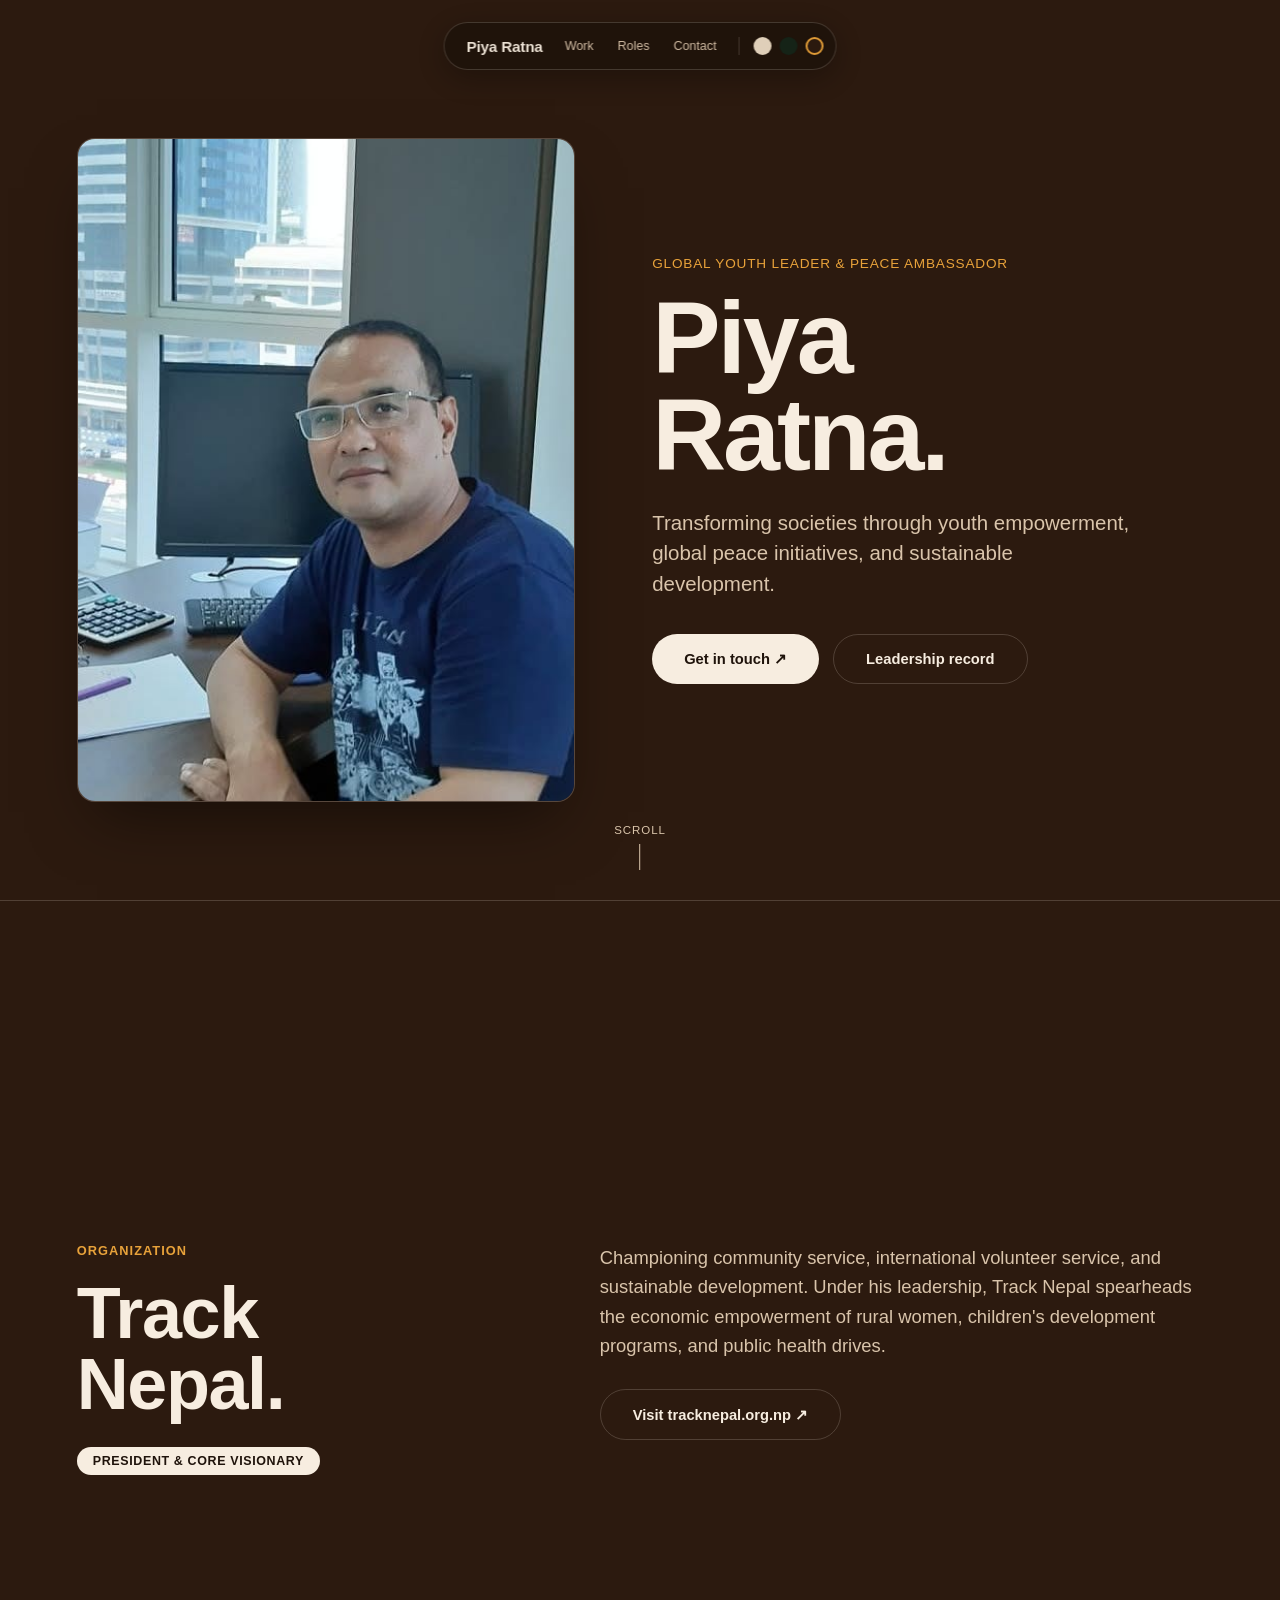
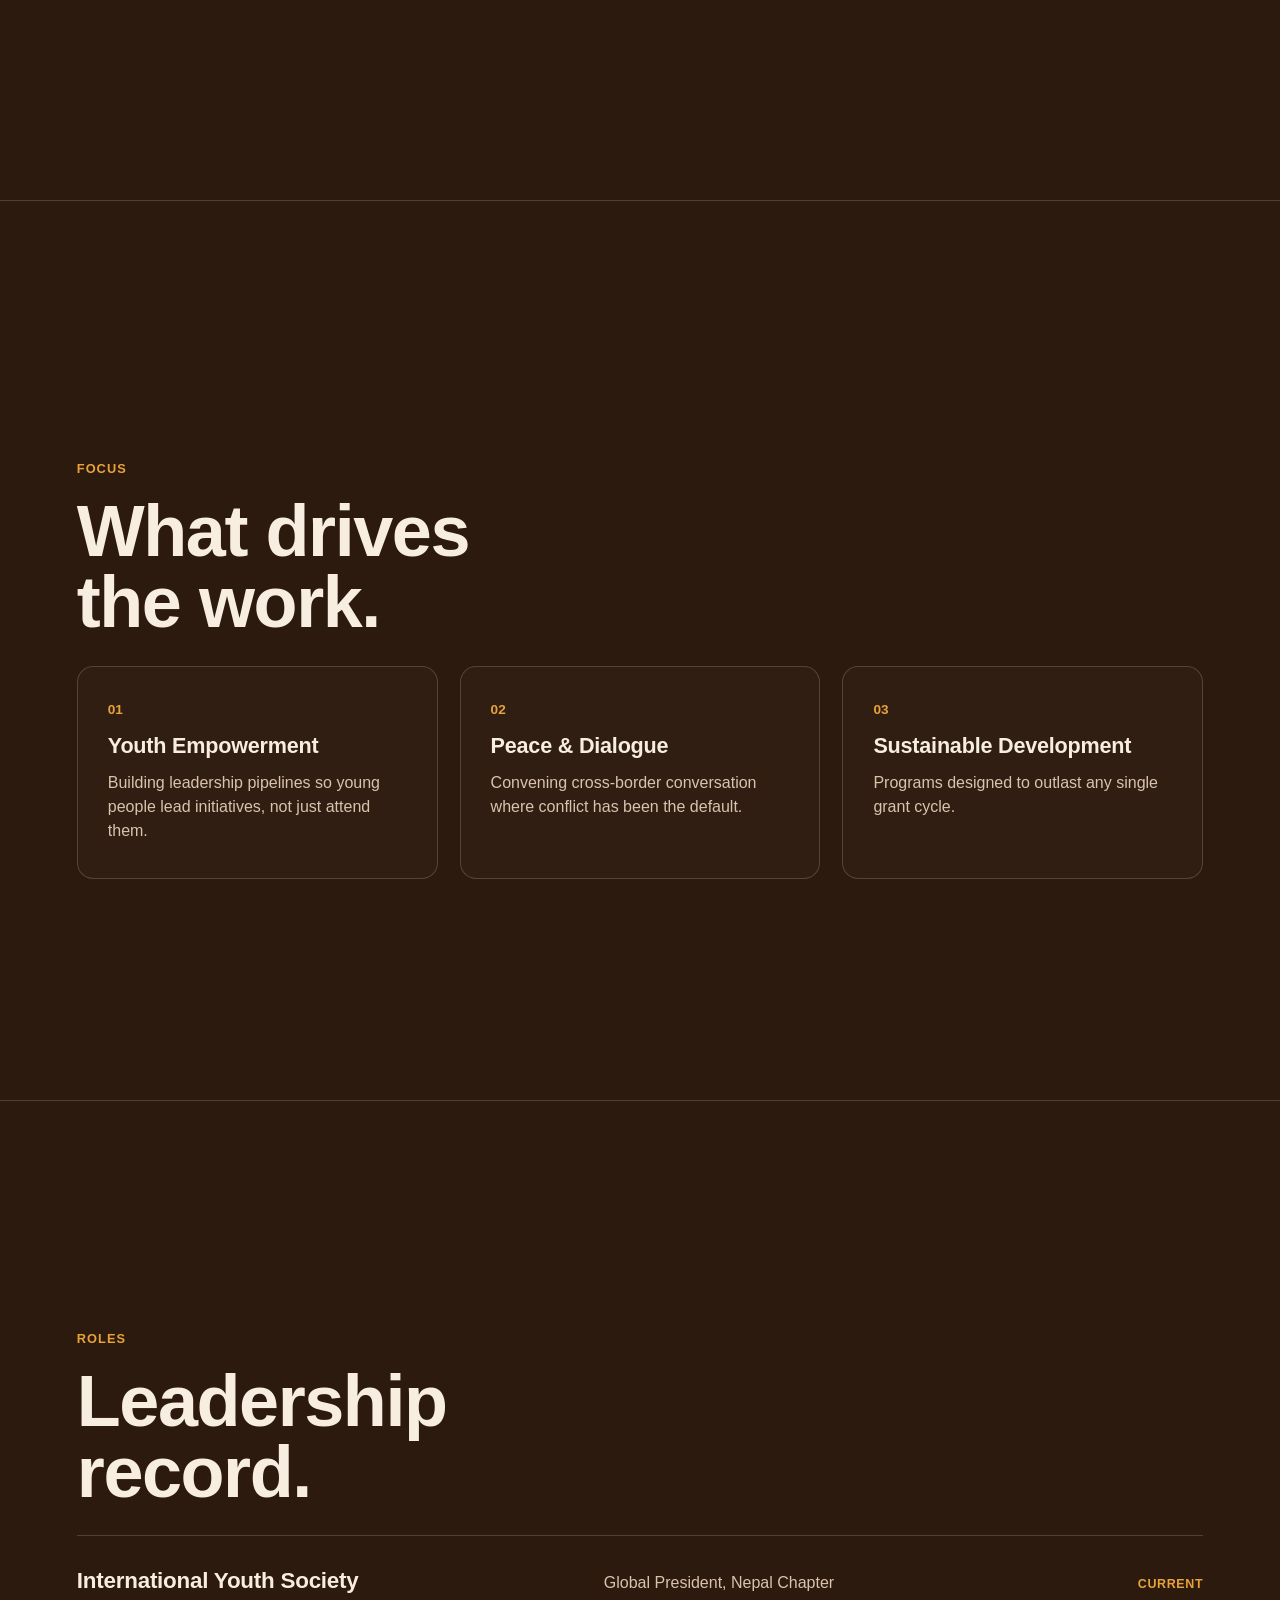
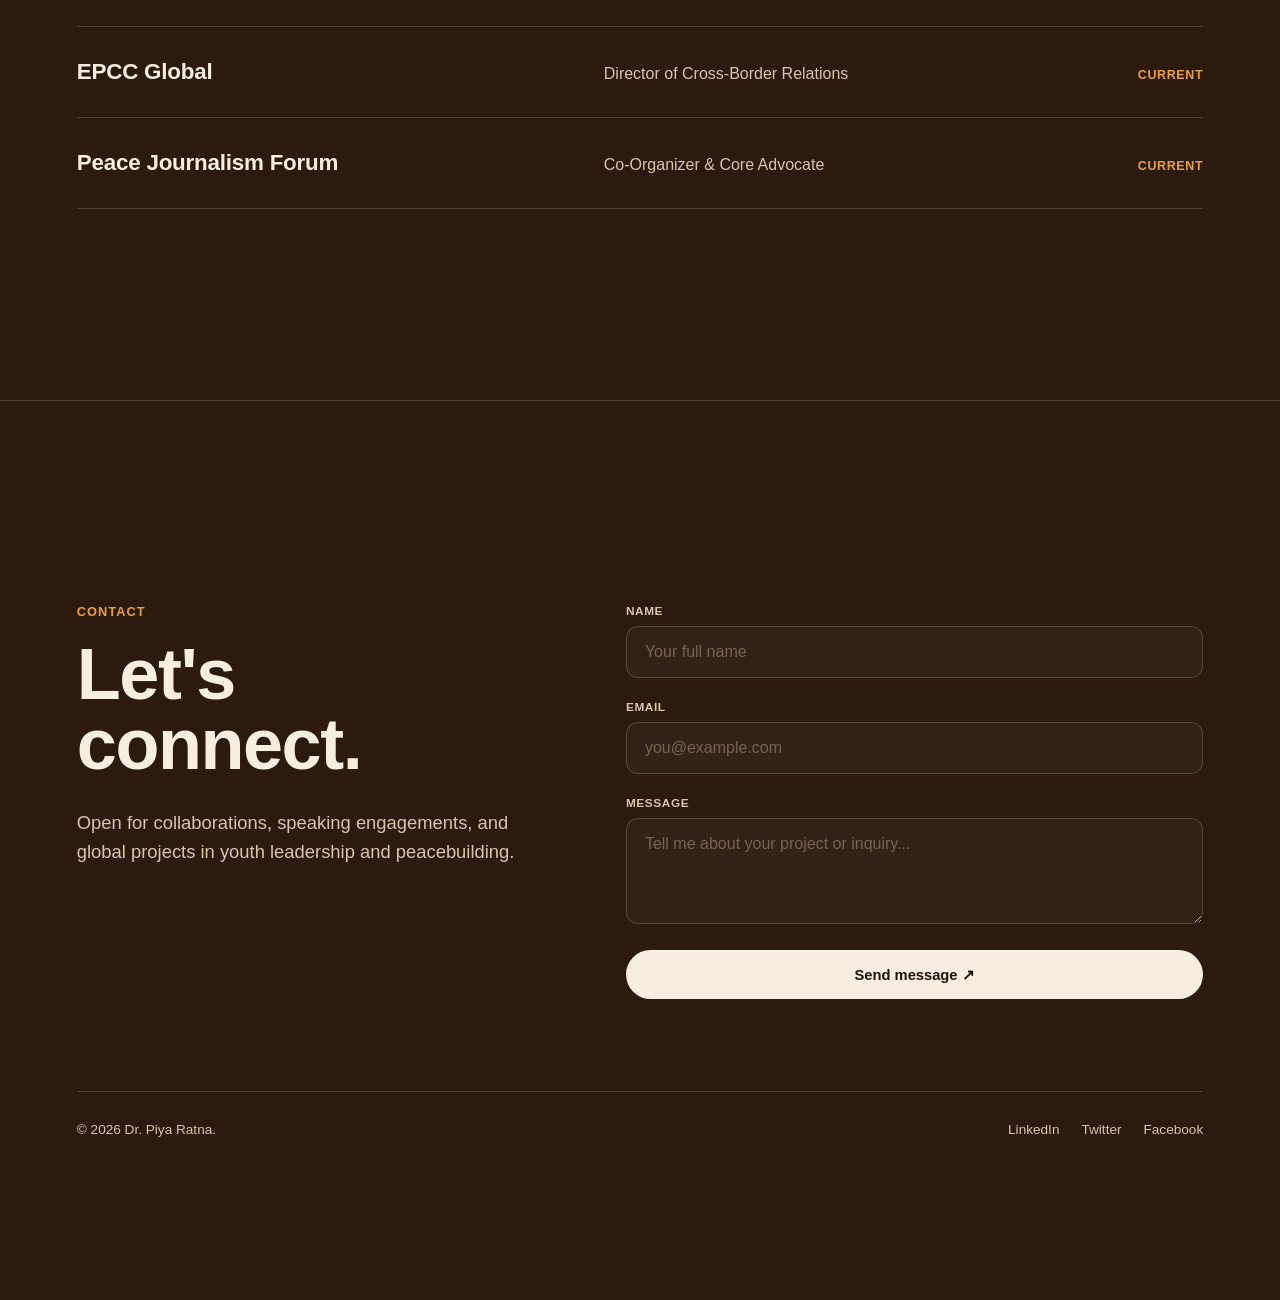
==== index.html @ 3bf94e12 "Update index.html" ====
<!DOCTYPE html>
<html lang="en">
<head>
<meta charset="UTF-8">
<meta name="viewport" content="width=device-width, initial-scale=1.0">
<title>Dr. Piya Ratna — Youth Leader & Peace Ambassador</title>
<link rel="preconnect" href="https://api.fontshare.com">
<link href="https://api.fontshare.com/v2/css?f[]=cabinet-grotesk@800,700,500,400&display=swap" rel="stylesheet">

<style>
  /* Smooth theme transition properties */
  @property --bg{ syntax:'<color>'; inherits:true; initial-value:#2c1a0f; }
  @property --bg2{ syntax:'<color>'; inherits:true; initial-value:#1f130b; }
  @property --text{ syntax:'<color>'; inherits:true; initial-value:#f7ede0; }
  @property --textSoft{ syntax:'<color>'; inherits:true; initial-value:#d9c4ab; }
  @property --accent{ syntax:'<color>'; inherits:true; initial-value:#e8a23a; }
  @property --line{ syntax:'<color>'; inherits:true; initial-value:#f7ede02e; }
  @property --overlay{ syntax:'<color>'; inherits:true; initial-value:#1e120a8c; }

  :root{
    --bg:#2c1a0f;
    --bg2:#1f130b;
    --text:#f7ede0;
    --textSoft:#d9c4ab;
    --accent:#e8a23a;
    --line:#f7ede02e;
    --overlay:#1e120a8c;
    transition: --bg 0.8s ease, --bg2 0.8s ease, --text 0.8s ease,
                --textSoft 0.8s ease, --accent 0.8s ease, --line 0.8s ease,
                --overlay 0.8s ease;
  }

  html[data-theme="cream"]{
    --bg:#e9dac3;
    --bg2:#ddc9a8;
    --text:#2b1d10;
    --textSoft:#5c4a35;
    --accent:#a8431f;
    --line:#2b1d102e;
    --overlay:#e9dac39e;
  }

  html[data-theme="green"]{
    --bg:#152419;
    --bg2:#0d1811;
    --text:#eaf3ea;
    --textSoft:#a9c4b1;
    --accent:#7fd99a;
    --line:#eaf3ea29;
    --overlay:#0a140e96;
  }

  *{margin:0;padding:0;box-sizing:border-box;}

  html{
    scroll-behavior:smooth;
    /* FIX: overflow-x: hidden breaks position: sticky. Use clip instead */
    overflow-x:clip; 
  }

  body{
    font-family:'Cabinet Grotesk', 'Inter', sans-serif;
    background:var(--bg2);
    color:var(--text);
    overflow-x:clip;
    transition:background-color 0.8s ease, color 0.8s ease;
  }

  a{text-decoration:none; color:inherit;}
  ::selection{background:var(--accent); color:var(--bg2);}

  a:focus-visible, button:focus-visible{
    outline:2px solid var(--accent);
    outline-offset:3px;
  }

  /* ============ LEATHER BACKDROP ============ */
  .leather-fixed{
    position:fixed; inset:0; z-index:0;
    background-image:url('leather.jpg');
    background-size:480px auto;
    background-repeat:repeat;
    background-position:center;
  }
  .leather-tint{
    position:fixed; inset:0; z-index:0;
    background:var(--overlay);
    transition:background-color 0.8s ease;
  }

  /* ============ STACKED FULL-PAGE SECTIONS ============ */
  main{ position:relative; z-index:1; }

  .panel{
    position:sticky;
    top:0;
    min-height:100vh;
    width:100%;
    display:flex;
    align-items:center;
    padding:110px 6vw 70px;
    /* Ensure the content doesn't overflow the sticky container ungracefully */
    overflow: hidden; 
  }

  .panel-bg{
    position:absolute; inset:0; z-index:-1;
    background:var(--bg);
    transition:background-color 0.8s ease;
  }

  /* Extra border top for the Paper Tiger distinct panel separation */
  .panel-divider{
    position:absolute; top:0; left:0; right:0; height:1px;
    background:var(--line);
    z-index: 10;
  }

  .panel-inner{
    position:relative;
    width:100%;
    max-width:1280px;
    margin:0 auto;
  }

  /* ============ PILL NAVBAR ============ */
  .pill-nav{
    position:fixed;
    top:22px; left:50%;
    transform:translateX(-50%);
    z-index:1000;
    display:flex; align-items:center; gap:18px;
    padding:10px 12px 10px 22px;
    border-radius:999px;
    background:var(--bg2);
    opacity:0.95;
    border:1px solid var(--line);
    backdrop-filter:blur(14px) saturate(140%);
    box-shadow:0 8px 30px rgba(0,0,0,0.3);
    transition:background-color 0.8s ease, border-color 0.8s ease;
  }

  .pill-brand{
    font-weight:700; font-size:0.95rem;
    color:var(--text);
    white-space:nowrap;
    letter-spacing:-0.01em;
  }

  .pill-links{display:flex; gap:16px;}
  .pill-links a{
    font-size:0.78rem; font-weight:500;
    color:var(--textSoft);
    padding:6px 4px;
    transition:color 0.3s ease;
  }
  .pill-links a:hover{ color:var(--accent); }

  .theme-dots{
    display:flex; gap:8px;
    padding-left:14px;
    border-left:1px solid var(--line);
  }
  .theme-dot{
    width:18px; height:18px;
    border-radius:50%;
    border:2px solid transparent;
    cursor:pointer;
    padding:0;
    transition:transform 0.2s ease, border-color 0.3s ease, box-shadow 0.3s ease;
  }
  .theme-dot:hover{ transform:scale(1.12); }
  .theme-dot[data-active="true"]{
    border-color:var(--accent);
    box-shadow:0 0 0 2px var(--bg2);
  }
  .theme-dot.t-dark{ background:#2c1a0f; }
  .theme-dot.t-cream{ background:#e9dac3; }
  .theme-dot.t-green{ background:#152419; }

  @media (max-width:760px){
    .pill-links{ display:none; }
    .pill-nav{ padding:9px 10px 9px 18px; gap:12px; top:14px; }
  }

  /* ============ HERO PANEL ============ */
  .hero-split{
    display:grid;
    grid-template-columns:0.95fr 1.05fr;
    gap:6vw;
    align-items:center;
  }
  .hero-photo-wrap{
    position:relative;
    aspect-ratio:3/4;
    border-radius:18px;
    overflow:hidden;
    border:1px solid var(--line);
    box-shadow:0 30px 60px -20px rgba(0,0,0,0.5);
    background:rgba(255,255,255,0.04);
    display:flex; align-items:center; justify-content:center;
  }
  .hero-photo-wrap img{
    width:100%; height:100%; object-fit:cover;
    display:block;
  }
  .photo-fallback{
    color:var(--textSoft); font-size:0.85rem; text-align:center; padding:20px;
  }

  .eyebrow{
    font-size:0.85rem; font-weight:500;
    letter-spacing:0.06em; text-transform:uppercase;
    color:var(--accent);
    margin-bottom:18px;
    display:block;
  }
  .hero-name{
    font-weight:800;
    font-size:clamp(3.5rem, 8vw, 6.5rem); /* Made slightly larger/bolder for Paper Tiger vibe */
    line-height:0.95;
    letter-spacing:-0.03em;
    margin-bottom:24px;
    color:var(--text);
    transition:color 0.8s ease;
  }
  .hero-tagline{
    font-size:clamp(1.05rem, 1.6vw, 1.35rem);
    color:var(--textSoft);
    font-weight:400;
    max-width:480px;
    margin-bottom:34px;
    line-height: 1.5;
  }
  .hero-actions{display:flex; gap:14px; flex-wrap:wrap;}
  .btn{
    display:inline-block;
    padding:16px 32px;
    border-radius:999px;
    font-weight:700;
    font-size:0.92rem;
    transition:transform 0.25s ease, opacity 0.25s ease, background 0.3s ease, color 0.3s ease;
    cursor: pointer;
  }
  .btn-solid{ background:var(--text); color:var(--bg2); }
  .btn-solid:hover{ transform:translateY(-2px); opacity:0.9; background:var(--accent); color:var(--bg2); }
  .btn-outline{ border:1px solid var(--line); color:var(--text); }
  .btn-outline:hover{ border-color:var(--accent); color:var(--accent); transform:translateY(-2px); }

  .scroll-cue{
    position:absolute; bottom:30px; left:50%; transform:translateX(-50%);
    font-size:0.72rem; font-weight:500; letter-spacing:0.08em; text-transform:uppercase;
    color:var(--textSoft);
    display:flex; flex-direction:column; align-items:center; gap:8px;
    animation:bob 2.2s ease-in-out infinite;
  }
  .scroll-cue span.bar{ width:1px; height:26px; background:var(--textSoft); }
  @keyframes bob{ 0%,100%{ transform:translate(-50%,0); } 50%{ transform:translate(-50%,8px); } }

  @media (max-width:860px){
    .hero-split{ grid-template-columns:1fr; gap:36px; text-align:left; }
    .hero-photo-wrap{ aspect-ratio:4/3; max-width:340px; margin: 0 auto; }
    .hero-name { font-size: clamp(2.8rem, 10vw, 4rem); }
  }

  /* ============ GENERIC PANEL HEADINGS ============ */
  .panel-label{
    font-size:0.8rem; font-weight:700; letter-spacing:0.08em; text-transform:uppercase;
    color:var(--accent); margin-bottom:20px; display:block;
  }
  .panel-title{
    font-weight:800;
    font-size:clamp(2.5rem, 6vw, 4.5rem);
    line-height:0.98;
    letter-spacing:-0.02em;
    margin-bottom:28px;
    color:var(--text);
    transition:color 0.8s ease;
  }
  .panel-body{
    font-size:1.15rem;
    color:var(--textSoft);
    max-width:600px;
    font-weight:400;
    line-height: 1.6;
  }

  /* ============ WORK PANEL ============ */
  .work-grid{ display:grid; grid-template-columns:0.85fr 1.15fr; gap:6vw; align-items:start; }
  .work-tag{
    display:inline-block; font-weight:700; font-size:0.78rem;
    letter-spacing:0.05em; text-transform:uppercase;
    color:var(--bg2); background:var(--text);
    padding:7px 16px; border-radius:999px; margin-bottom:22px;
    transition: background 0.3s ease;
  }
  .panel:hover .work-tag { background: var(--accent); }
  @media (max-width:860px){ .work-grid{ grid-template-columns:1fr; gap:30px; } }

  /* ============ FOCUS PANEL ============ */
  .focus-grid{ display:grid; grid-template-columns:repeat(3,1fr); gap:22px; margin-top:10px; }
  .focus-card{
    border:1px solid var(--line); border-radius:16px;
    padding:35px 30px;
    background:rgba(255,255,255,0.02);
    transition: background 0.3s ease, border-color 0.3s ease;
  }
  .focus-card:hover { background:rgba(255,255,255,0.05); border-color: var(--accent); }
  .focus-num{ font-weight:800; font-size:0.85rem; color:var(--accent); display:block; margin-bottom:16px; }
  .focus-card h4{ font-weight:700; font-size:1.35rem; margin-bottom:12px; color:var(--text); letter-spacing: -0.01em;}
  .focus-card p{ color:var(--textSoft); font-size:1rem; line-height: 1.5; }
  @media (max-width:860px){ .focus-grid{ grid-template-columns:1fr; } }

  /* ============ ROLES PANEL ============ */
  .role-row{
    display:grid; grid-template-columns:1.4fr 1fr 0.6fr; gap:20px;
    align-items:baseline;
    padding:32px 0;
    border-top:1px solid var(--line);
    transition: padding-left 0.3s ease;
  }
  .role-row:hover { padding-left: 10px; }
  .role-row:last-child{ border-bottom:1px solid var(--line); }
  .role-org{ font-weight:700; font-size:1.4rem; color:var(--text); letter-spacing: -0.01em;}
  .role-title{ color:var(--textSoft); font-size:1rem; }
  .role-period{ font-size:0.78rem; font-weight:700; letter-spacing:0.05em; text-align:right; color:var(--accent); }
  @media (max-width:760px){
    .role-row{ grid-template-columns:1fr; gap:8px; padding: 24px 0;}
    .role-period{ text-align:left; }
    .role-row:hover { padding-left: 0; }
  }

  /* ============ CONTACT PANEL ============ */
  .contact-grid{ display:grid; grid-template-columns:0.9fr 1.1fr; gap:6vw; align-items:start; }
  @media (max-width:860px){ .contact-grid{ grid-template-columns:1fr; gap:34px; } }

  .field{ margin-bottom:22px; }
  .field label{
    display:block; font-size:0.74rem; font-weight:700;
    letter-spacing:0.05em; text-transform:uppercase;
    color:var(--textSoft); margin-bottom:8px;
  }
  .field input, .field textarea{
    width:100%; background:rgba(255,255,255,0.03);
    border:1px solid var(--line); border-radius:12px;
    padding:16px 18px; font-family:inherit; font-size:1rem;
    color:var(--text); outline:none;
    transition:border-color 0.25s ease, background 0.25s ease;
    resize:vertical;
  }
  .field input::placeholder, .field textarea::placeholder{ color:var(--textSoft); opacity:0.4; }
  .field input:focus, .field textarea:focus{ border-color:var(--accent); background:rgba(255,255,255,0.08); }

  .form-status{ font-size:0.85rem; font-weight:500; margin-top:14px; min-height:18px; }
  .form-status.ok{ color:var(--accent); }
  .form-status.err{ color:#e07a5f; }

  .footer-row{
    display:flex; justify-content:space-between; align-items:center;
    flex-wrap:wrap; gap:14px;
    margin-top:60px; padding-top:30px;
    border-top:1px solid var(--line);
  }
  .footer-row p{ font-size:0.85rem; color:var(--textSoft); font-weight: 500;}
  .footer-links{ display:flex; gap:22px; }
  .footer-links a{ font-size:0.85rem; color:var(--textSoft); transition:color 0.25s; font-weight: 500;}
  .footer-links a:hover{ color:var(--accent); }

  /* ============ ENTRANCE ANIMATION ============ */
  .rise{
    animation:riseIn 0.9s cubic-bezier(0.16,1,0.3,1) both;
  }
  .rise-d1{ animation-delay:0.12s; }
  .rise-d2{ animation-delay:0.22s; }
  @keyframes riseIn{
    from{ opacity:0; transform:translateY(30px); }
    to{ opacity:1; transform:translateY(0); }
  }
  @media (prefers-reduced-motion: reduce){
    .rise{ animation:none; }
  }
</style>
</head>
<body data-theme="dark">

<div class="leather-fixed"></div>
<div class="leather-tint"></div>

<nav class="pill-nav">
  <span class="pill-brand">Piya Ratna</span>
  <div class="pill-links">
    <a href="#work">Work</a>
    <a href="#roles">Roles</a>
    <a href="#contact">Contact</a>
  </div>
  <div class="theme-dots" id="themeDots">
    <button class="theme-dot t-cream" data-theme="cream" aria-label="Cream theme"></button>
    <button class="theme-dot t-green" data-theme="green" aria-label="Green theme"></button>
    <button class="theme-dot t-dark" data-theme="dark" data-active="true" aria-label="Dark theme"></button>
  </div>
</nav>

<main>

  <section class="panel" id="panel-1" style="z-index:1;">
    <div class="panel-bg"></div>
    <div class="panel-inner">
      <div class="hero-split">
        <div class="rise">
          <div class="hero-photo-wrap">
            <img src="profile.jpg" alt="Portrait of Dr. Piya Ratna"
                 onerror="this.replaceWith(Object.assign(document.createElement('span'),{className:'photo-fallback',textContent:'Add profile.jpg to this folder'}))">
          </div>
        </div>
        <div class="hero-copy rise rise-d1">
          <span class="eyebrow">Global Youth Leader &amp; Peace Ambassador</span>
          <h1 class="hero-name">Piya<br>Ratna.</h1>
          <p class="hero-tagline">Transforming societies through youth empowerment, global peace initiatives, and sustainable development.</p>
          <div class="hero-actions">
            <a href="#contact" class="btn btn-solid">Get in touch ↗</a>
            <a href="#roles" class="btn btn-outline">Leadership record</a>
          </div>
        </div>
      </div>
    </div>
    <div class="scroll-cue"><span>Scroll</span><span class="bar"></span></div>
  </section>

  <section class="panel" id="panel-2" style="z-index:2;">
    <div class="panel-divider"></div>
    <div class="panel-bg"></div>
    <div class="panel-inner" id="work">
      <div class="work-grid">
        <div class="rise">
          <span class="panel-label">Organization</span>
          <h2 class="panel-title">Track<br>Nepal.</h2>
          <span class="work-tag">President &amp; Core Visionary</span>
        </div>
        <div class="rise rise-d1">
          <p class="panel-body" style="margin-bottom:28px;">Championing community service, international volunteer service, and sustainable development. Under his leadership, Track Nepal spearheads the economic empowerment of rural women, children's development programs, and public health drives.</p>
          <a href="https://tracknepal.org.np/" target="_blank" rel="noopener" class="btn btn-outline">Visit tracknepal.org.np ↗</a>
        </div>
      </div>
    </div>
  </section>

  <section class="panel" id="panel-3" style="z-index:3;">
    <div class="panel-divider"></div>
    <div class="panel-bg"></div>
    <div class="panel-inner">
      <span class="panel-label rise">Focus</span>
      <h2 class="panel-title rise rise-d1">What drives<br>the work.</h2>
      <div class="focus-grid rise rise-d2">
        <div class="focus-card">
          <span class="focus-num">01</span>
          <h4>Youth Empowerment</h4>
          <p>Building leadership pipelines so young people lead initiatives, not just attend them.</p>
        </div>
        <div class="focus-card">
          <span class="focus-num">02</span>
          <h4>Peace &amp; Dialogue</h4>
          <p>Convening cross-border conversation where conflict has been the default.</p>
        </div>
        <div class="focus-card">
          <span class="focus-num">03</span>
          <h4>Sustainable Development</h4>
          <p>Programs designed to outlast any single grant cycle.</p>
        </div>
      </div>
    </div>
  </section>

  <section class="panel" id="panel-4" style="z-index:4;">
    <div class="panel-divider"></div>
    <div class="panel-bg"></div>
    <div class="panel-inner" id="roles">
      <span class="panel-label rise">Roles</span>
      <h2 class="panel-title rise rise-d1">Leadership<br>record.</h2>
      <div class="rise rise-d2">
        <div class="role-row">
          <h3 class="role-org">International Youth Society</h3>
          <p class="role-title">Global President, Nepal Chapter</p>
          <p class="role-period">CURRENT</p>
        </div>
        <div class="role-row">
          <h3 class="role-org">EPCC Global</h3>
          <p class="role-title">Director of Cross-Border Relations</p>
          <p class="role-period">CURRENT</p>
        </div>
        <div class="role-row">
          <h3 class="role-org">Peace Journalism Forum</h3>
          <p class="role-title">Co-Organizer &amp; Core Advocate</p>
          <p class="role-period">CURRENT</p>
        </div>
      </div>
    </div>
  </section>

  <section class="panel" id="panel-5" style="z-index:5;">
    <div class="panel-divider"></div>
    <div class="panel-bg"></div>
    <div class="panel-inner" id="contact">
      <div class="contact-grid">
        <div class="rise">
          <span class="panel-label">Contact</span>
          <h2 class="panel-title">Let's<br>connect.</h2>
          <p class="panel-body">Open for collaborations, speaking engagements, and global projects in youth leadership and peacebuilding.</p>
        </div>
        <div class="rise rise-d1">
          <form id="contactForm">
            <div class="field">
              <label for="name">Name</label>
              <input type="text" id="name" name="name" placeholder="Your full name" required>
            </div>
            <div class="field">
              <label for="email">Email</label>
              <input type="email" id="email" name="email" placeholder="you@example.com" required>
            </div>
            <div class="field">
              <label for="message">Message</label>
              <textarea id="message" name="message" rows="4" placeholder="Tell me about your project or inquiry..." required></textarea>
            </div>
            <button type="submit" class="btn btn-solid" id="submitBtn" style="border:none; cursor:pointer; width:100%;">Send message ↗</button>
            <p class="form-status" id="formStatus"></p>
          </form>
        </div>
      </div>
      <div class="footer-row">
        <div>
          <p>© 2026 Dr. Piya Ratna.</p>
        </div>
        <div class="footer-links">
          <a href="#" target="_blank" rel="noopener">LinkedIn</a>
          <a href="#" target="_blank" rel="noopener">Twitter</a>
          <a href="#" target="_blank" rel="noopener">Facebook</a>
        </div>
      </div>
    </div>
  </section>

</main>

<script>
(function(){

  /* Theme toggle */
  function initTheme(){
    var dots = document.querySelectorAll('.theme-dot');
    var html = document.documentElement;
    var saved = null;
    try { saved = localStorage.getItem('site-theme'); } catch(e){}

    if (saved){
      html.setAttribute('data-theme', saved);
      dots.forEach(function(d){
        d.setAttribute('data-active', d.getAttribute('data-theme') === saved ? 'true' : 'false');
      });
    }

    dots.forEach(function(dot){
      dot.addEventListener('click', function(){
        var theme = dot.getAttribute('data-theme');
        html.setAttribute('data-theme', theme);
        try { localStorage.setItem('site-theme', theme); } catch(e){}
        dots.forEach(function(d){
          d.setAttribute('data-active', d === dot ? 'true' : 'false');
        });
      });
    });
  }

  /* Contact form -> Formspree */
  function initForm(){
    var FORMSPR
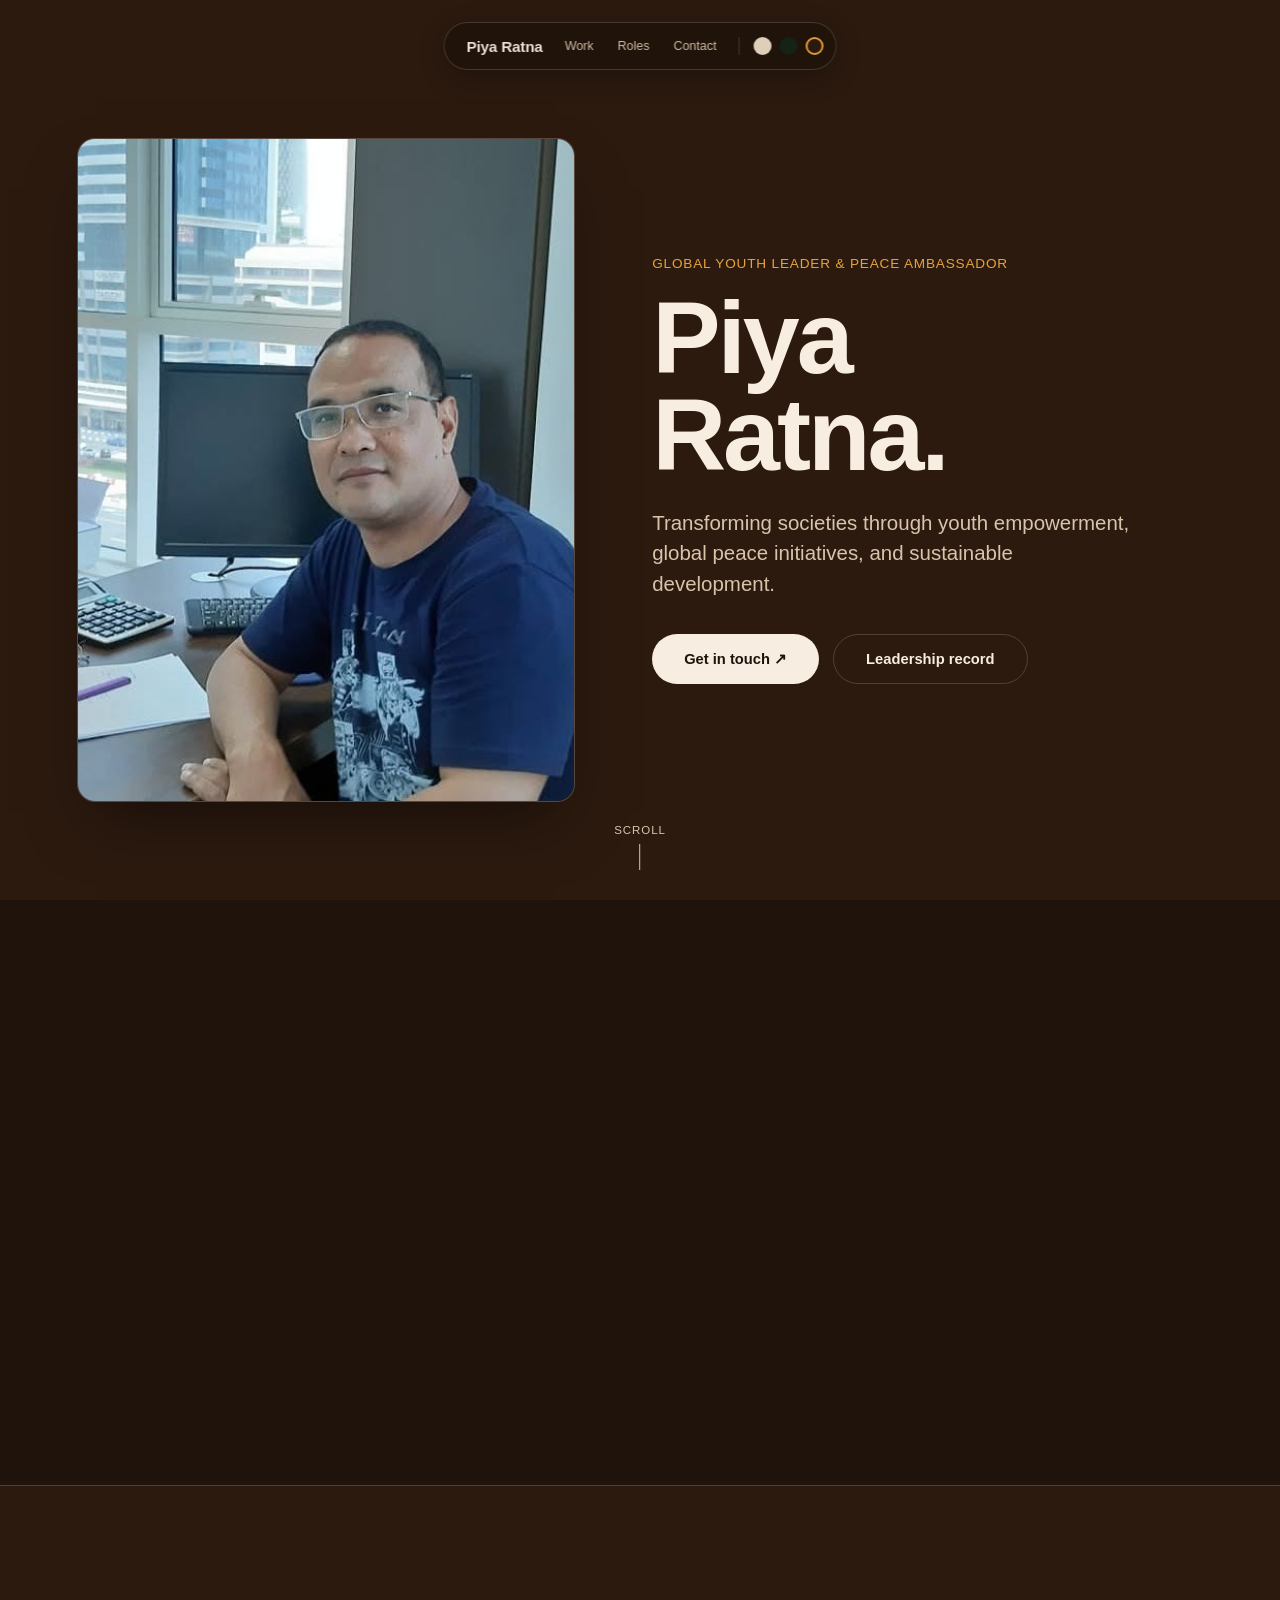
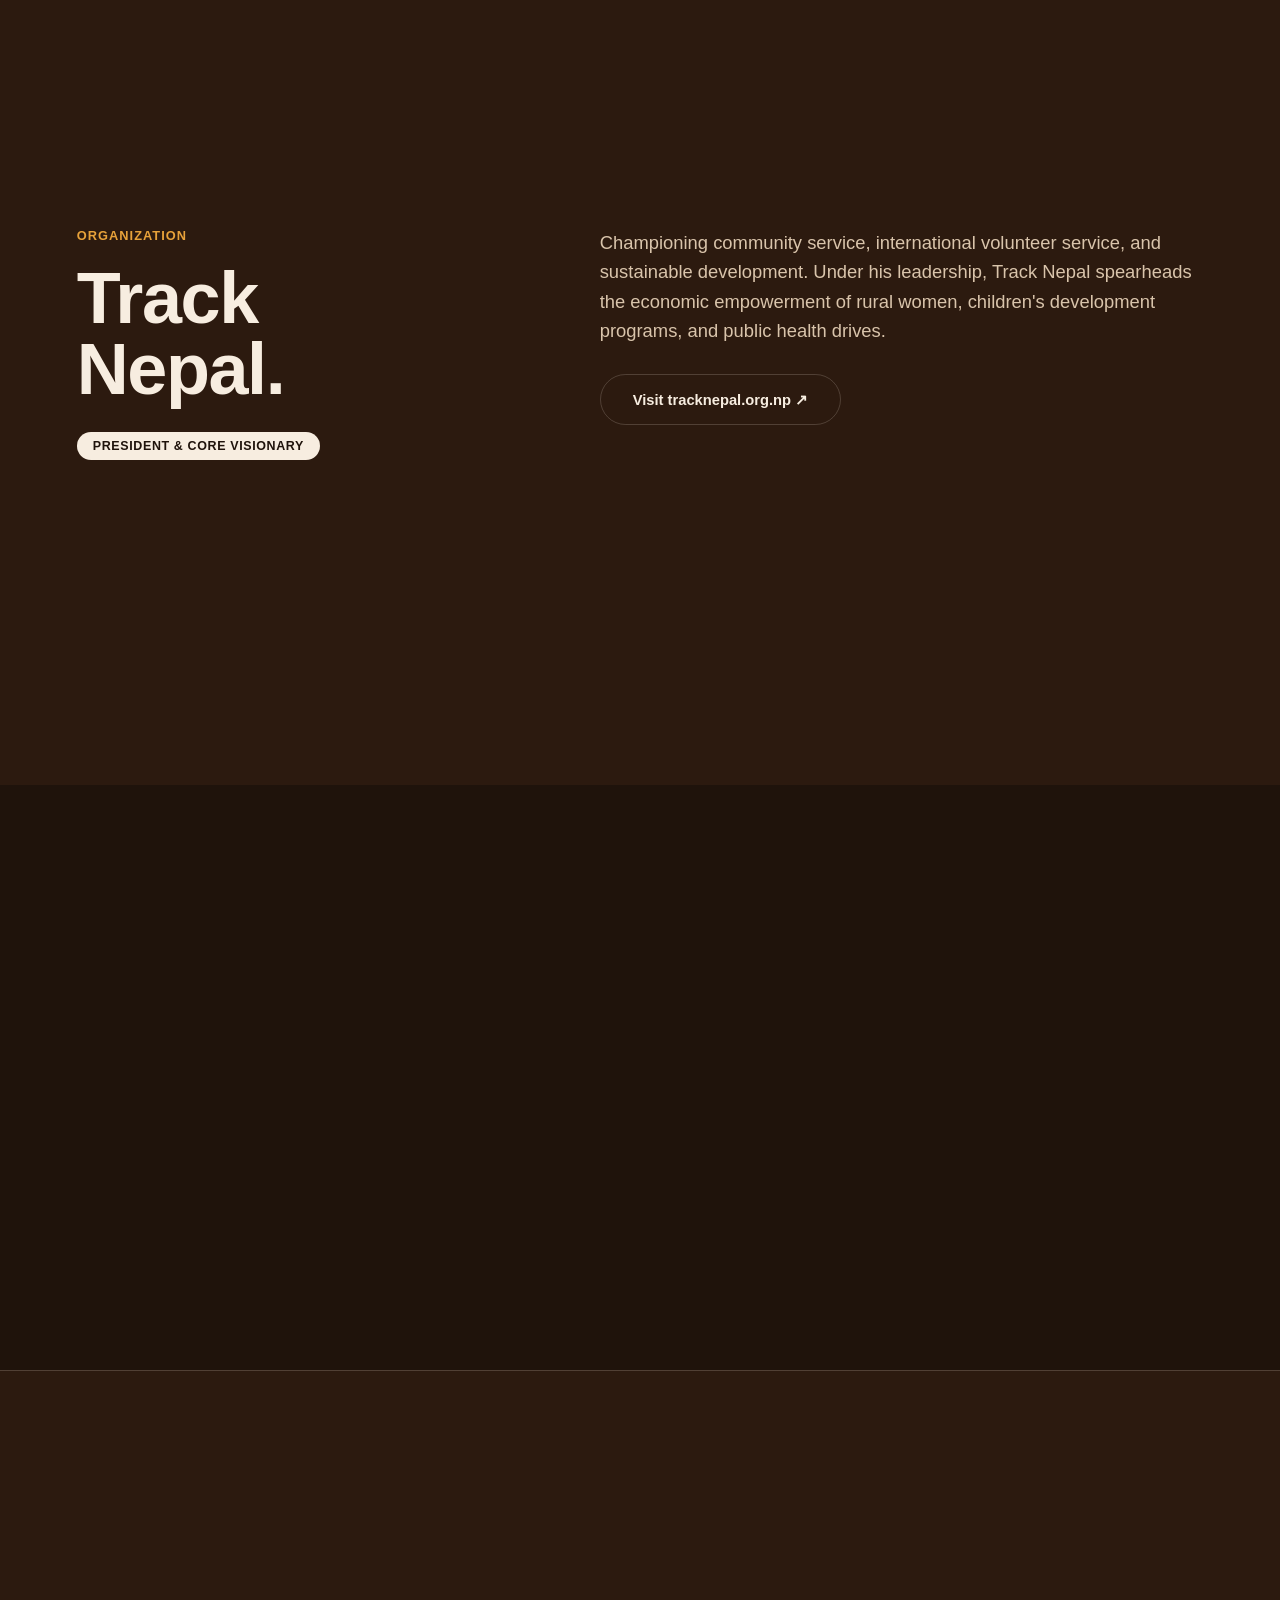
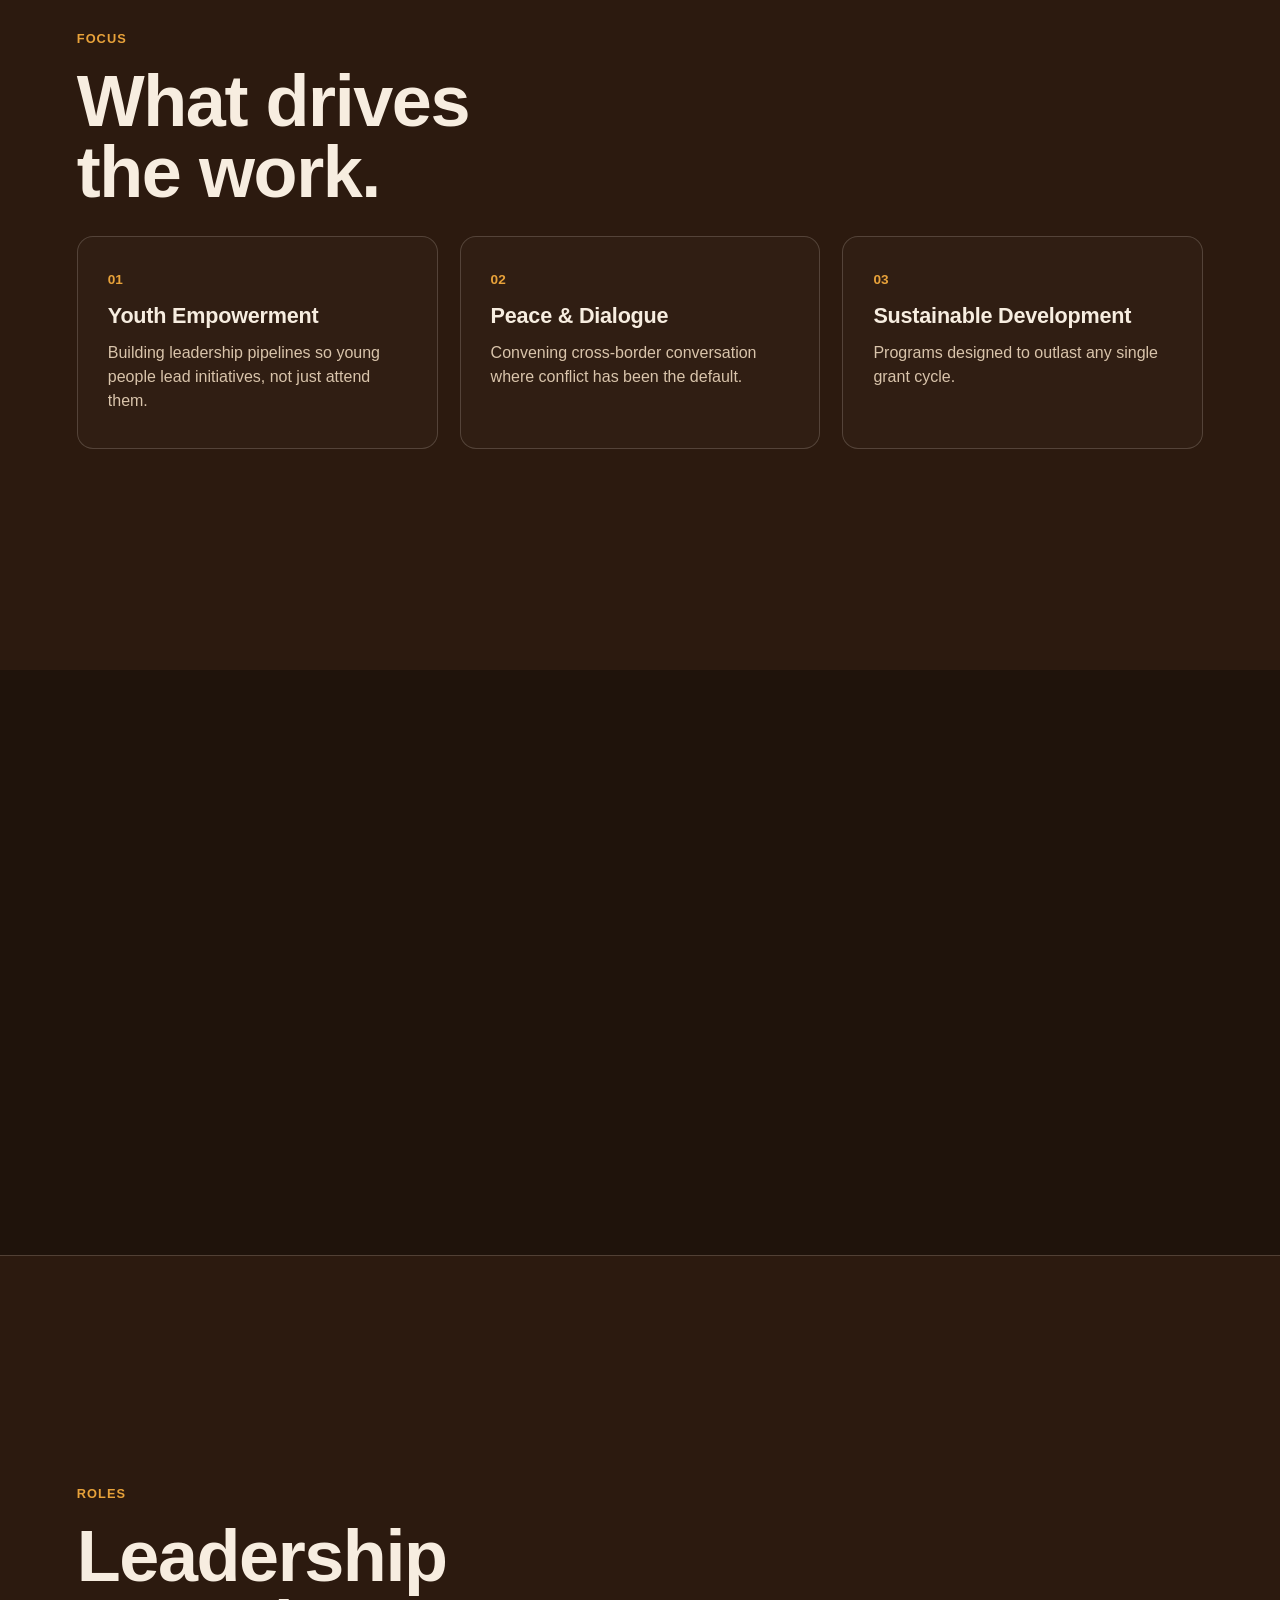
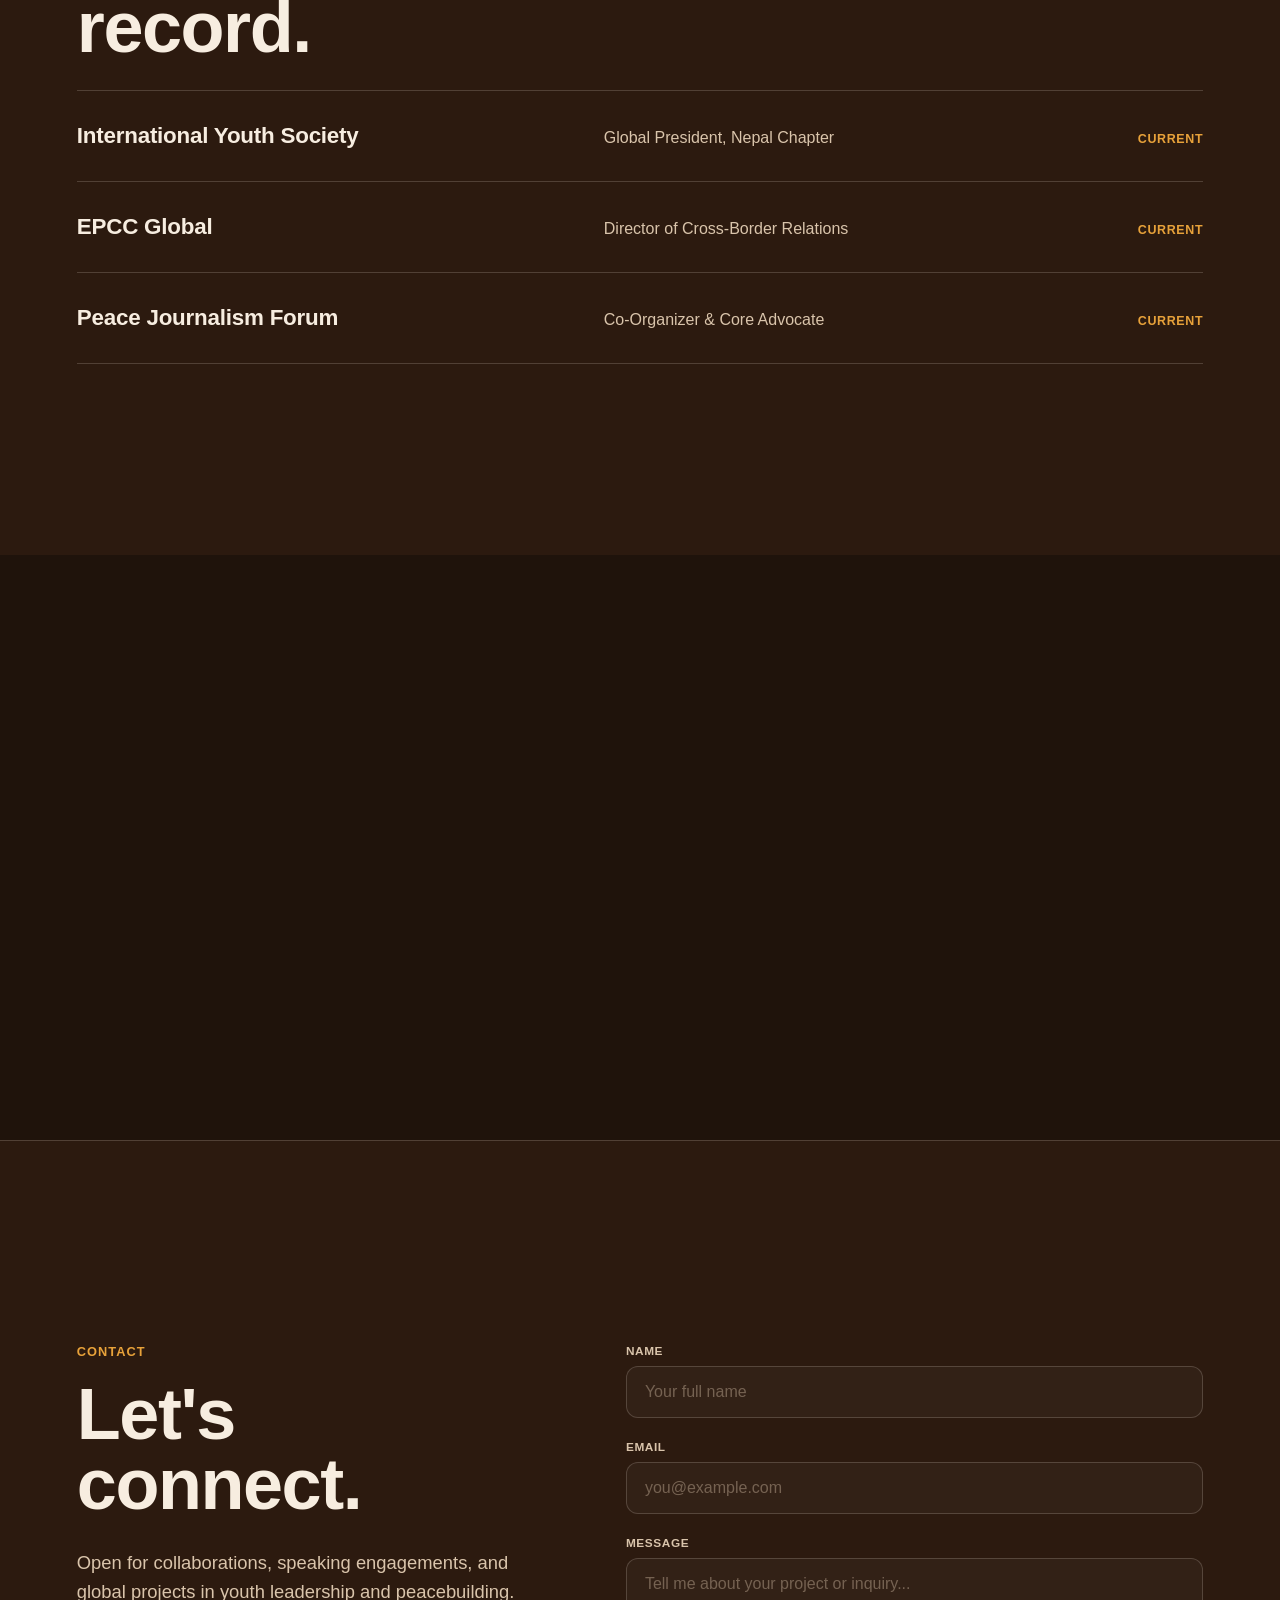
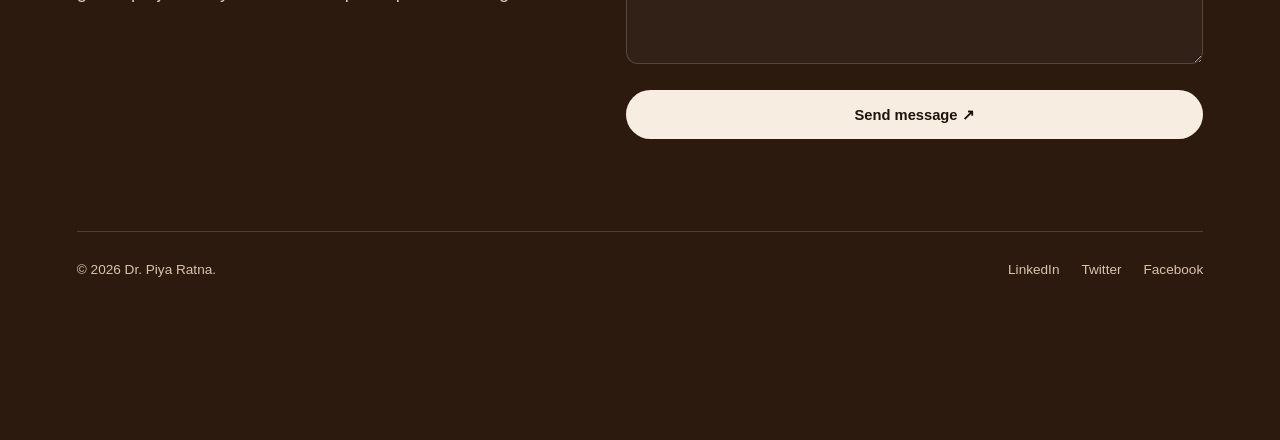
==== commit f166132f: "Update index.html" ====
--- a/index.html
+++ b/index.html
@@ -1,5 +1,5 @@
 <!DOCTYPE html>
-<html lang="en">
+<html lang="en" data-theme="dark">
 <head>
 <meta charset="UTF-8">
 <meta name="viewport" content="width=device-width, initial-scale=1.0">
@@ -54,7 +54,6 @@
 
   html{
     scroll-behavior:smooth;
-    /* FIX: overflow-x: hidden breaks position: sticky. Use clip instead */
     overflow-x:clip; 
   }
 
@@ -99,8 +98,15 @@
     display:flex;
     align-items:center;
     padding:110px 6vw 70px;
-    /* Ensure the content doesn't overflow the sticky container ungracefully */
-    overflow: hidden; 
+    overflow:hidden; 
+    
+    /* FIX 2: प्यानल टाँसिएपछि पढ्नको लागि ६०vh को खाली समय (scroll gap) थपिएको छ */
+    margin-bottom: 65vh; 
+  }
+  
+  /* अन्तिम प्यानल पछि खाली ठाउँ चाहिँदैन */
+  .panel:last-child {
+    margin-bottom: 0;
   }
 
   .panel-bg{
@@ -109,7 +115,6 @@
     transition:background-color 0.8s ease;
   }
 
-  /* Extra border top for the Paper Tiger distinct panel separation */
   .panel-divider{
     position:absolute; top:0; left:0; right:0; height:1px;
     background:var(--line);
@@ -217,7 +222,7 @@
   }
   .hero-name{
     font-weight:800;
-    font-size:clamp(3.5rem, 8vw, 6.5rem); /* Made slightly larger/bolder for Paper Tiger vibe */
+    font-size:clamp(3.5rem, 8vw, 6.5rem);
     line-height:0.95;
     letter-spacing:-0.03em;
     margin-bottom:24px;
@@ -381,7 +386,7 @@
   }
 </style>
 </head>
-<body data-theme="dark">
+<body>
 
 <div class="leather-fixed"></div>
 <div class="leather-tint"></div>
@@ -550,6 +555,7 @@
     var saved = null;
     try { saved = localStorage.getItem('site-theme'); } catch(e){}
 
+    // यदि पहिले सेभ गरिएको थिम छ भने
     if (saved){
       html.setAttribute('data-theme', saved);
       dots.forEach(function(d){
@@ -560,8 +566,10 @@
     dots.forEach(function(dot){
       dot.addEventListener('click', function(){
         var theme = dot.getAttribute('data-theme');
-        html.setAttribute('data-theme', theme);
+        html.setAttribute('data-theme', theme); // HTML ट्यागमा चेन्ज गर्छ
         try { localStorage.setItem('site-theme', theme); } catch(e){}
+        
+        // Active dot को डिजाइन मिलाउन
         dots.forEach(function(d){
           d.setAttribute('data-active', d === dot ? 'true' : 'false');
         });
@@ -569,6 +577,4 @@
     });
   }
 
-  /* Contact form -> Formspree */
-  function initForm(){
-    var FORMSPR+  /* Contact form -> Formspree
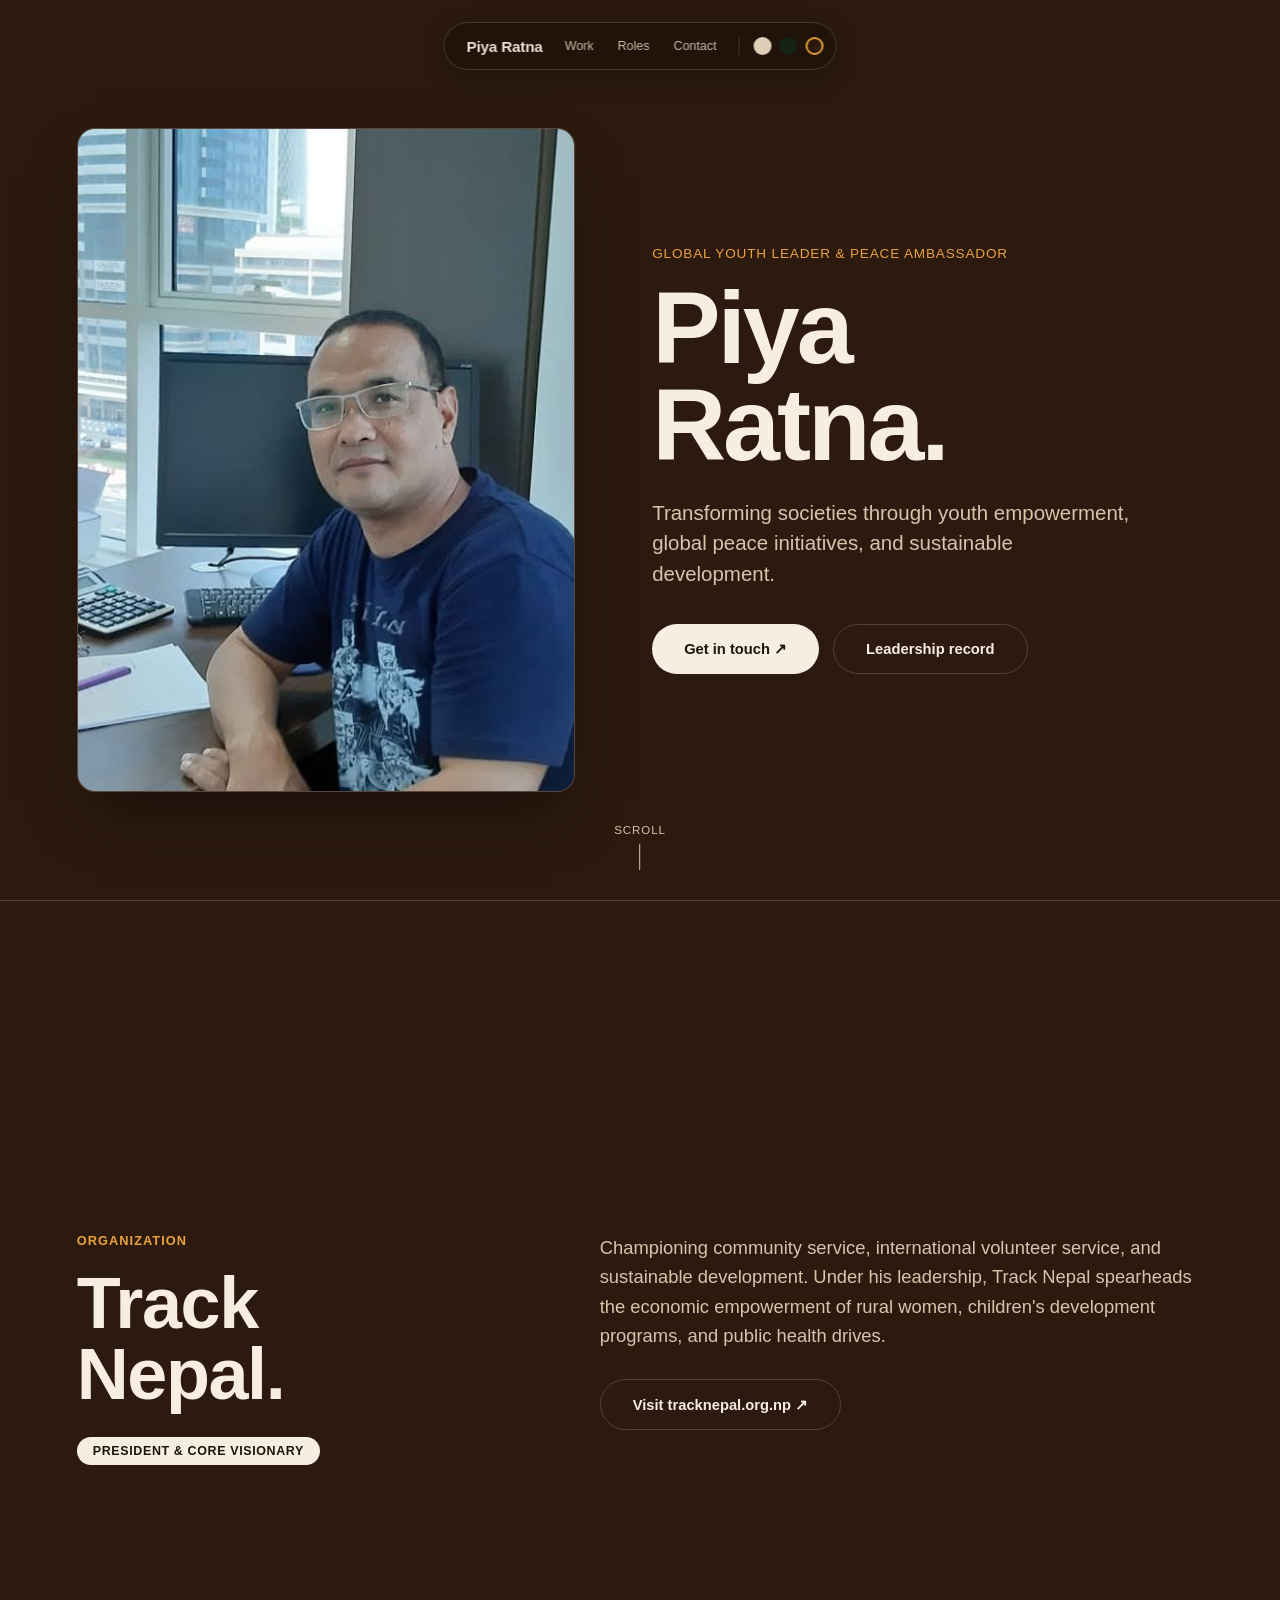
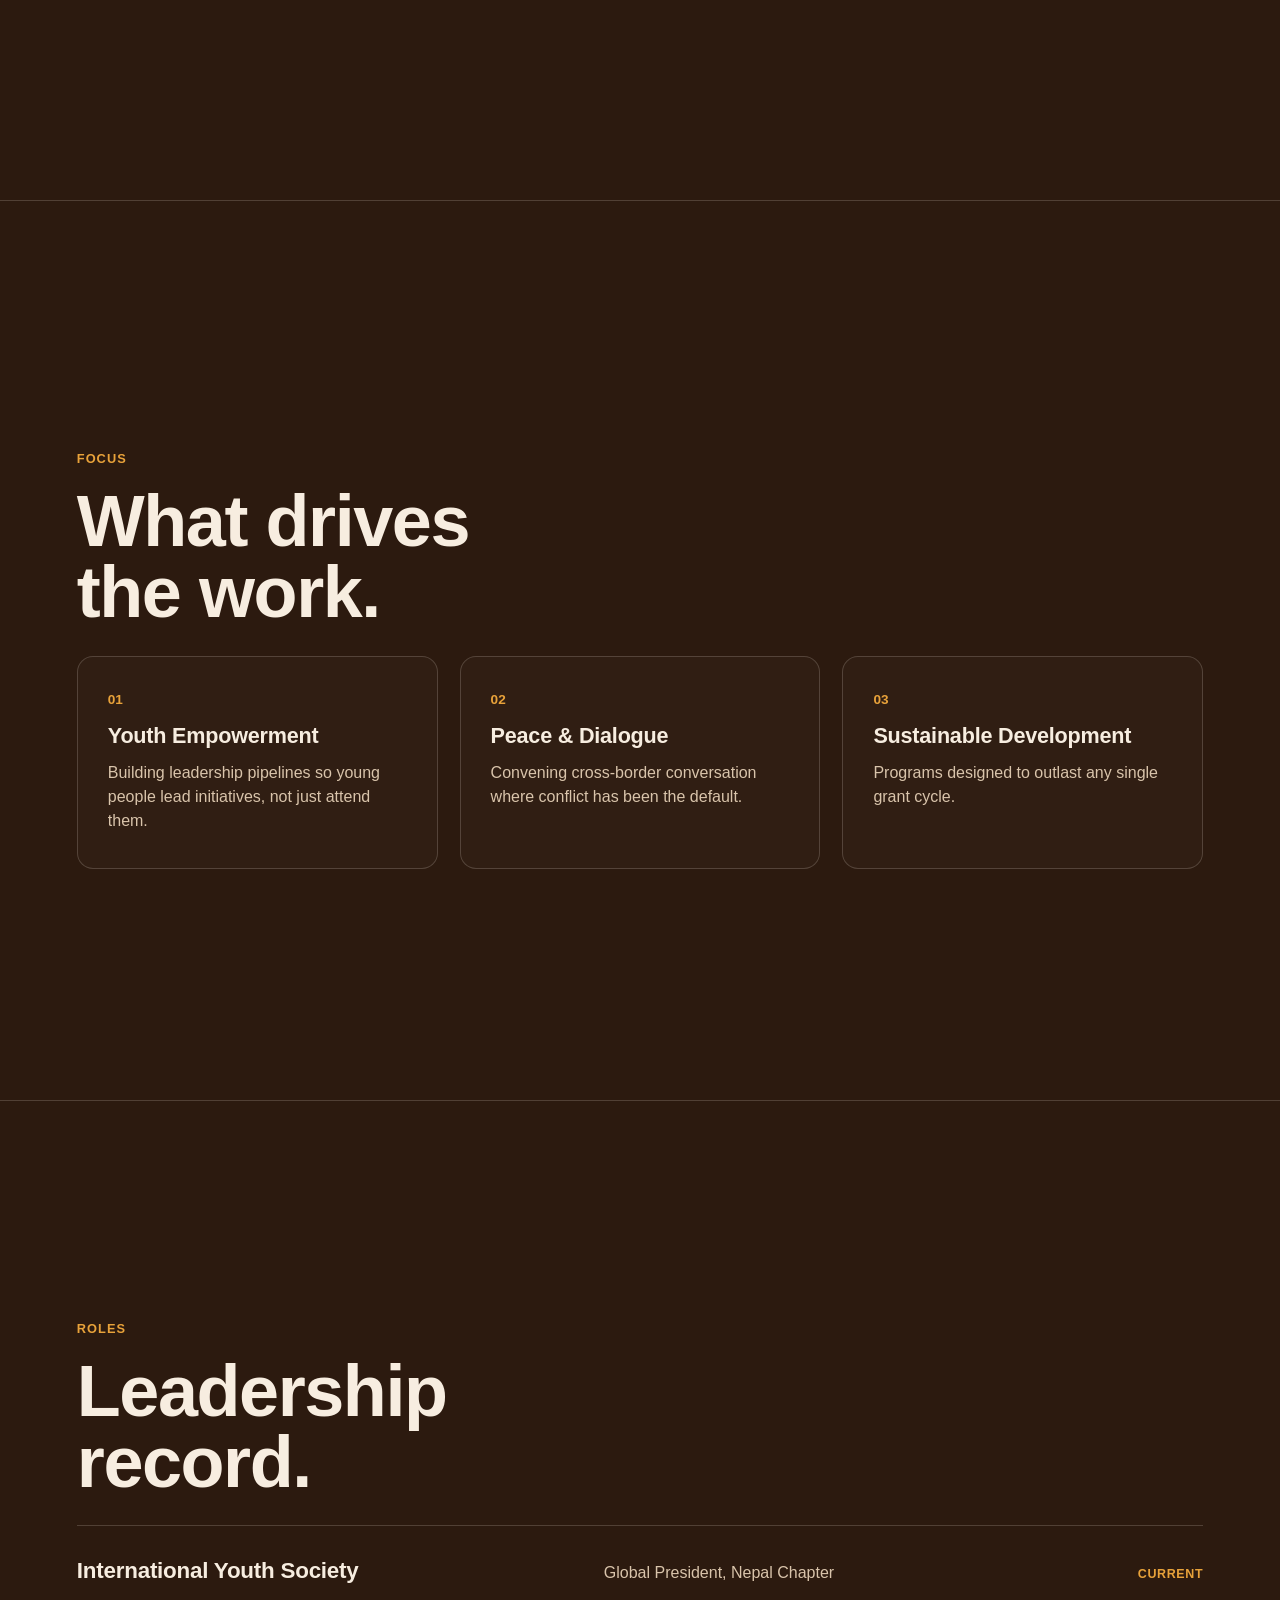
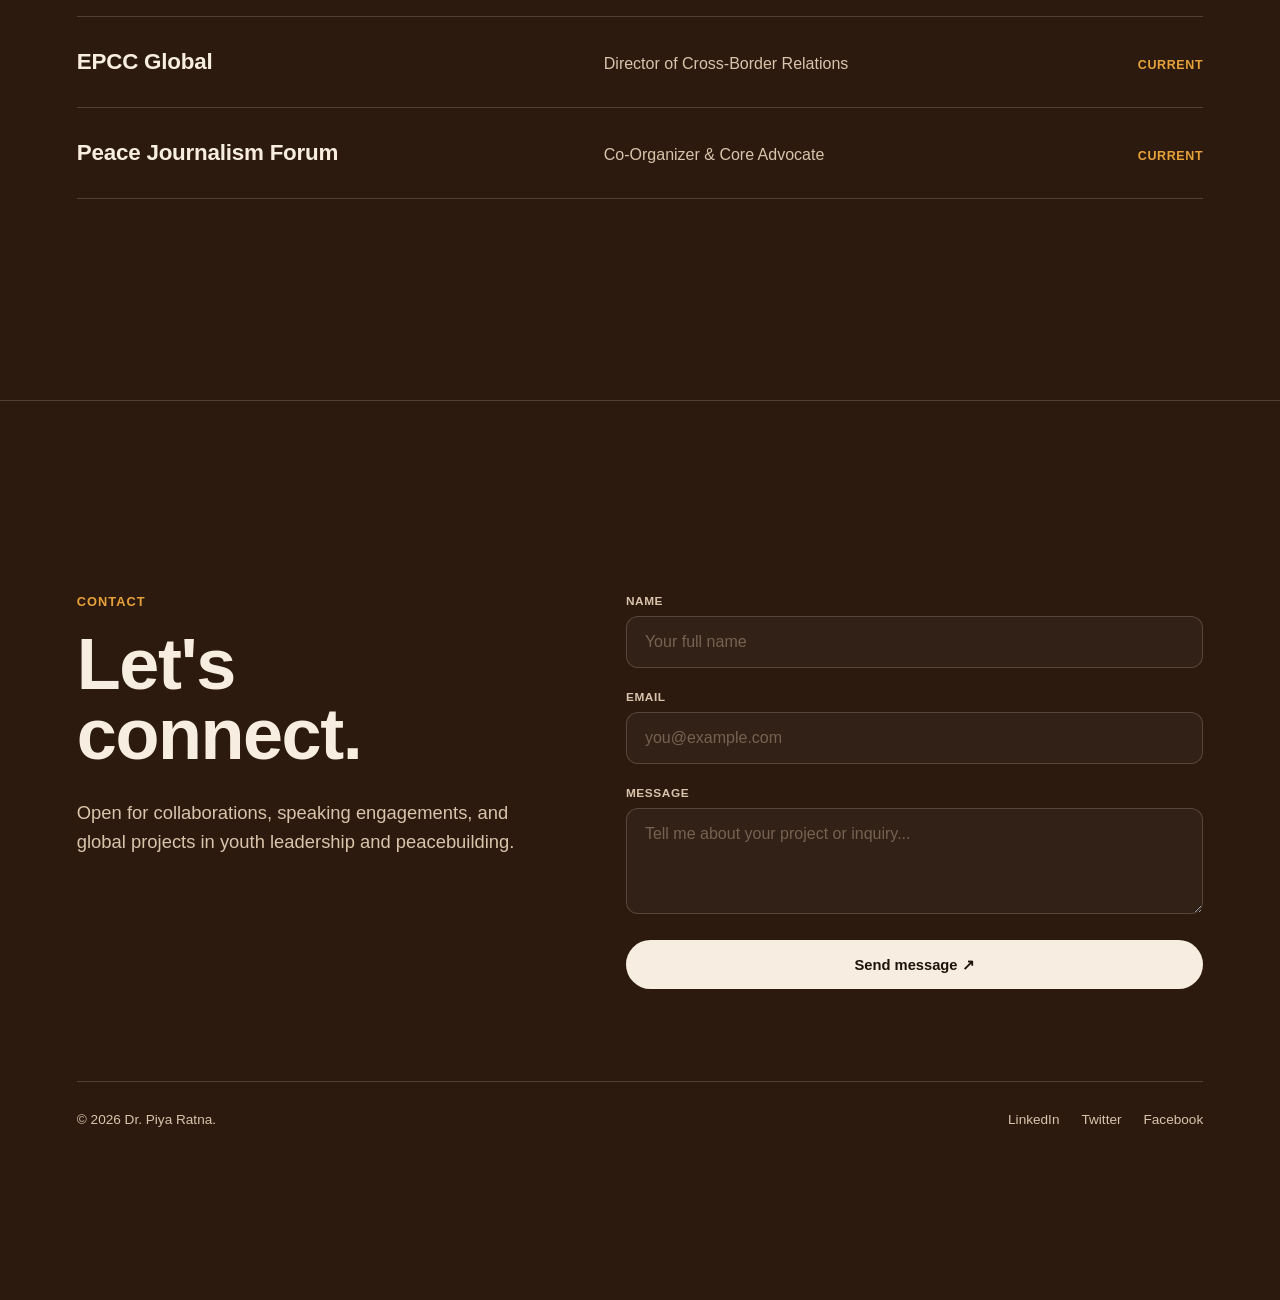
==== commit 75b42280: "Update index.html" ====
--- a/index.html
+++ b/index.html
@@ -97,18 +97,11 @@
     width:100%;
     display:flex;
     align-items:center;
-    padding:110px 6vw 70px;
-    overflow:hidden; 
+    padding:120px 6vw 100px; /* Adjusted padding to center content better */
     
-    /* FIX 2: प्यानल टाँसिएपछि पढ्नको लागि ६०vh को खाली समय (scroll gap) थपिएको छ */
-    margin-bottom: 65vh; 
+    /* FIX: Removed overflow:hidden and margin-bottom so content never clips */
   }
   
-  /* अन्तिम प्यानल पछि खाली ठाउँ चाहिँदैन */
-  .panel:last-child {
-    margin-bottom: 0;
-  }
-
   .panel-bg{
     position:absolute; inset:0; z-index:-1;
     background:var(--bg);
@@ -183,11 +176,6 @@
   .theme-dot.t-cream{ background:#e9dac3; }
   .theme-dot.t-green{ background:#152419; }
 
-  @media (max-width:760px){
-    .pill-links{ display:none; }
-    .pill-nav{ padding:9px 10px 9px 18px; gap:12px; top:14px; }
-  }
-
   /* ============ HERO PANEL ============ */
   .hero-split{
     display:grid;
@@ -262,12 +250,6 @@
   .scroll-cue span.bar{ width:1px; height:26px; background:var(--textSoft); }
   @keyframes bob{ 0%,100%{ transform:translate(-50%,0); } 50%{ transform:translate(-50%,8px); } }
 
-  @media (max-width:860px){
-    .hero-split{ grid-template-columns:1fr; gap:36px; text-align:left; }
-    .hero-photo-wrap{ aspect-ratio:4/3; max-width:340px; margin: 0 auto; }
-    .hero-name { font-size: clamp(2.8rem, 10vw, 4rem); }
-  }
-
   /* ============ GENERIC PANEL HEADINGS ============ */
   .panel-label{
     font-size:0.8rem; font-weight:700; letter-spacing:0.08em; text-transform:uppercase;
@@ -300,7 +282,6 @@
     transition: background 0.3s ease;
   }
   .panel:hover .work-tag { background: var(--accent); }
-  @media (max-width:860px){ .work-grid{ grid-template-columns:1fr; gap:30px; } }
 
   /* ============ FOCUS PANEL ============ */
   .focus-grid{ display:grid; grid-template-columns:repeat(3,1fr); gap:22px; margin-top:10px; }
@@ -314,7 +295,6 @@
   .focus-num{ font-weight:800; font-size:0.85rem; color:var(--accent); display:block; margin-bottom:16px; }
   .focus-card h4{ font-weight:700; font-size:1.35rem; margin-bottom:12px; color:var(--text); letter-spacing: -0.01em;}
   .focus-card p{ color:var(--textSoft); font-size:1rem; line-height: 1.5; }
-  @media (max-width:860px){ .focus-grid{ grid-template-columns:1fr; } }
 
   /* ============ ROLES PANEL ============ */
   .role-row{
@@ -329,15 +309,9 @@
   .role-org{ font-weight:700; font-size:1.4rem; color:var(--text); letter-spacing: -0.01em;}
   .role-title{ color:var(--textSoft); font-size:1rem; }
   .role-period{ font-size:0.78rem; font-weight:700; letter-spacing:0.05em; text-align:right; color:var(--accent); }
-  @media (max-width:760px){
-    .role-row{ grid-template-columns:1fr; gap:8px; padding: 24px 0;}
-    .role-period{ text-align:left; }
-    .role-row:hover { padding-left: 0; }
-  }
 
   /* ============ CONTACT PANEL ============ */
   .contact-grid{ display:grid; grid-template-columns:0.9fr 1.1fr; gap:6vw; align-items:start; }
-  @media (max-width:860px){ .contact-grid{ grid-template-columns:1fr; gap:34px; } }
 
   .field{ margin-bottom:22px; }
   .field label{
@@ -370,6 +344,35 @@
   .footer-links{ display:flex; gap:22px; }
   .footer-links a{ font-size:0.85rem; color:var(--textSoft); transition:color 0.25s; font-weight: 500;}
   .footer-links a:hover{ color:var(--accent); }
+
+
+  /* ============ FIX: SMART RESPONSIVENESS ============ 
+     सानो ल्यापटप वा मोबाइलमा Sticky स्ट्याक अफ हुन्छ र नर्मल 
+     स्क्रोलिङ हुन्छ ताकि कुनै पनि टेक्स्ट नछोपियोस् */
+  @media (max-width: 900px), (max-height: 750px) {
+    .panel {
+      position: relative; /* Disables sticky overlap */
+      min-height: auto;
+      padding: 120px 6vw 80px;
+    }
+    .scroll-cue { display: none; } /* Hide the 'Scroll' text on mobile */
+  }
+
+  /* Mobile Tweaks */
+  @media (max-width:860px){
+    .pill-links{ display:none; }
+    .pill-nav{ padding:9px 10px 9px 18px; gap:12px; top:14px; }
+    .hero-split{ grid-template-columns:1fr; gap:36px; text-align:left; }
+    .hero-photo-wrap{ aspect-ratio:4/3; max-width:340px; margin: 0 auto; }
+    .hero-name { font-size: clamp(2.8rem, 10vw, 4rem); }
+    .work-grid{ grid-template-columns:1fr; gap:30px; }
+    .focus-grid{ grid-template-columns:1fr; }
+    .role-row{ grid-template-columns:1fr; gap:8px; padding: 24px 0;}
+    .role-period{ text-align:left; }
+    .role-row:hover { padding-left: 0; }
+    .contact-grid{ grid-template-columns:1fr; gap:34px; }
+  }
+
 
   /* ============ ENTRANCE ANIMATION ============ */
   .rise{
@@ -555,7 +558,6 @@
     var saved = null;
     try { saved = localStorage.getItem('site-theme'); } catch(e){}
 
-    // यदि पहिले सेभ गरिएको थिम छ भने
     if (saved){
       html.setAttribute('data-theme', saved);
       dots.forEach(function(d){
@@ -566,15 +568,8 @@
     dots.forEach(function(dot){
       dot.addEventListener('click', function(){
         var theme = dot.getAttribute('data-theme');
-        html.setAttribute('data-theme', theme); // HTML ट्यागमा चेन्ज गर्छ
+        html.setAttribute('data-theme', theme); 
         try { localStorage.setItem('site-theme', theme); } catch(e){}
         
-        // Active dot को डिजाइन मिलाउन
         dots.forEach(function(d){
-          d.setAttribute('data-active', d === dot ? 'true' : 'false');
-        });
-      });
-    });
-  }
-
-  /* Contact form -> Formspree+          d.setAttr
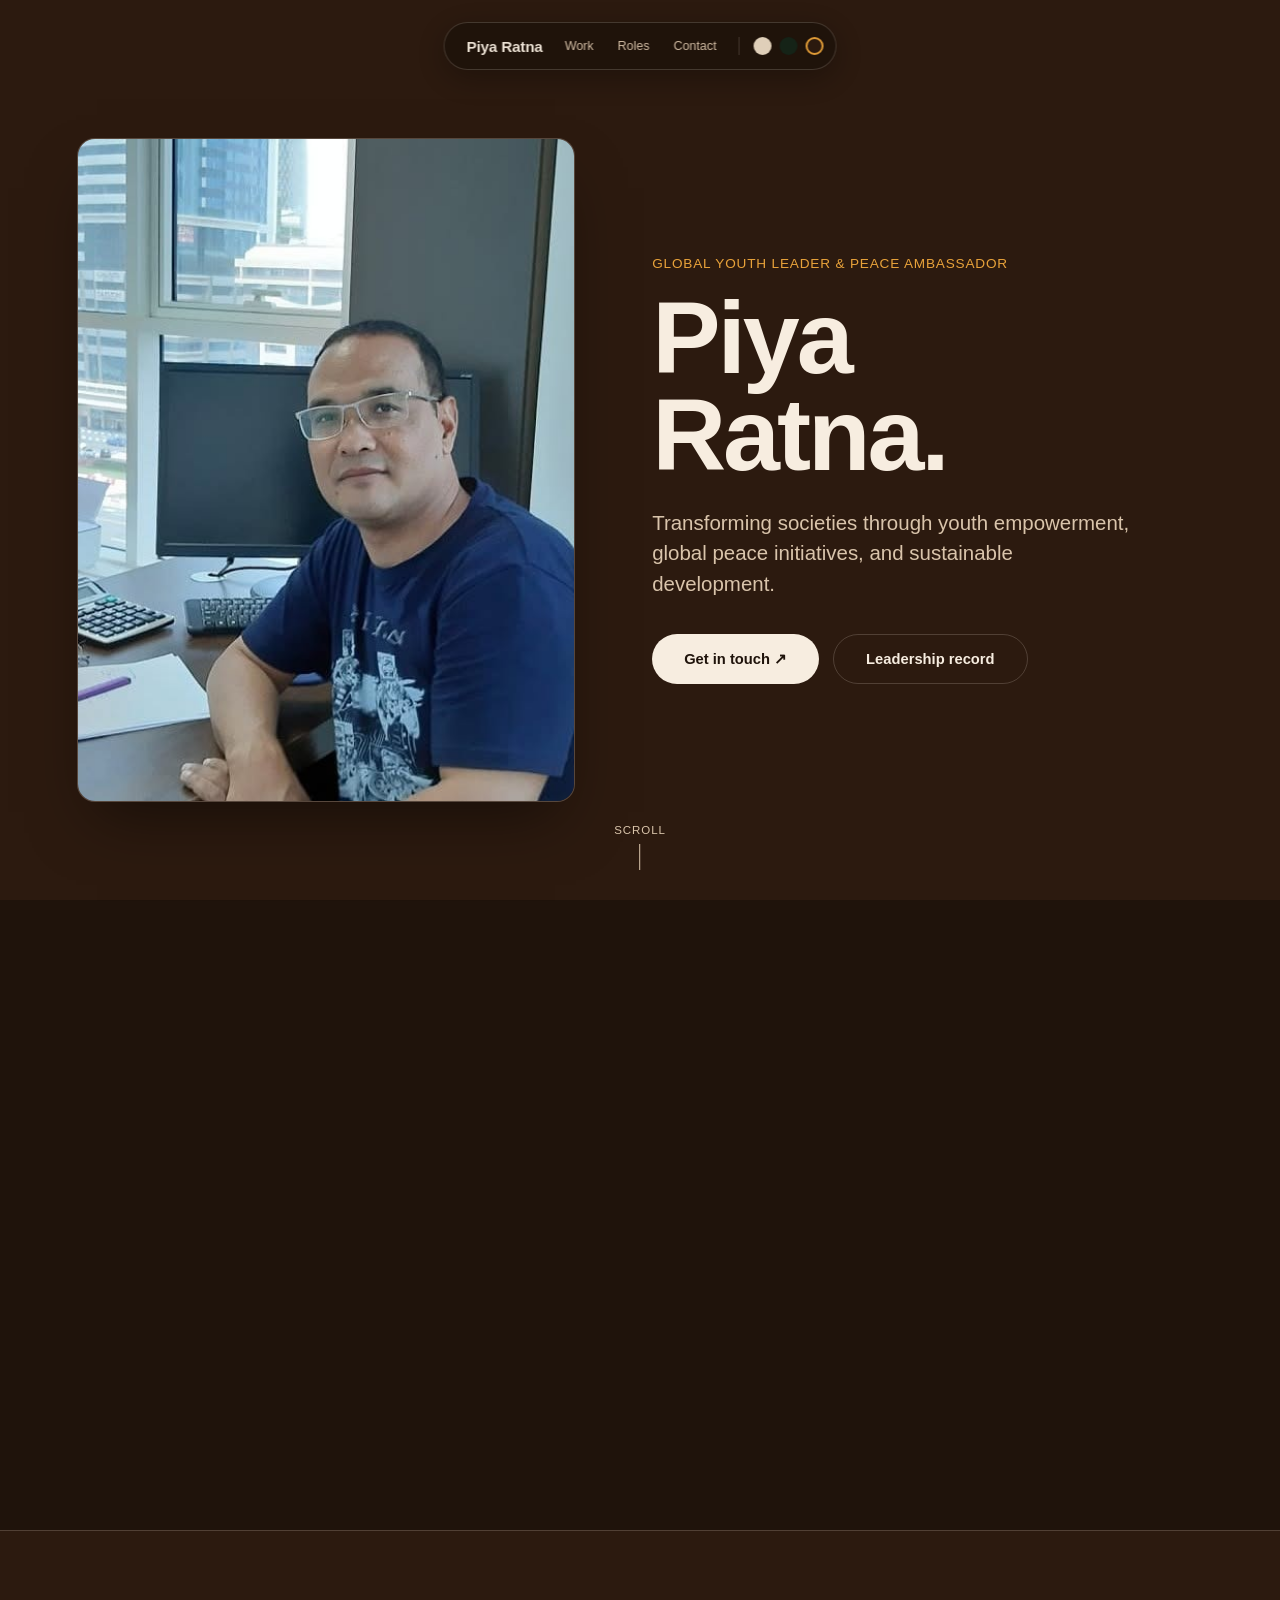
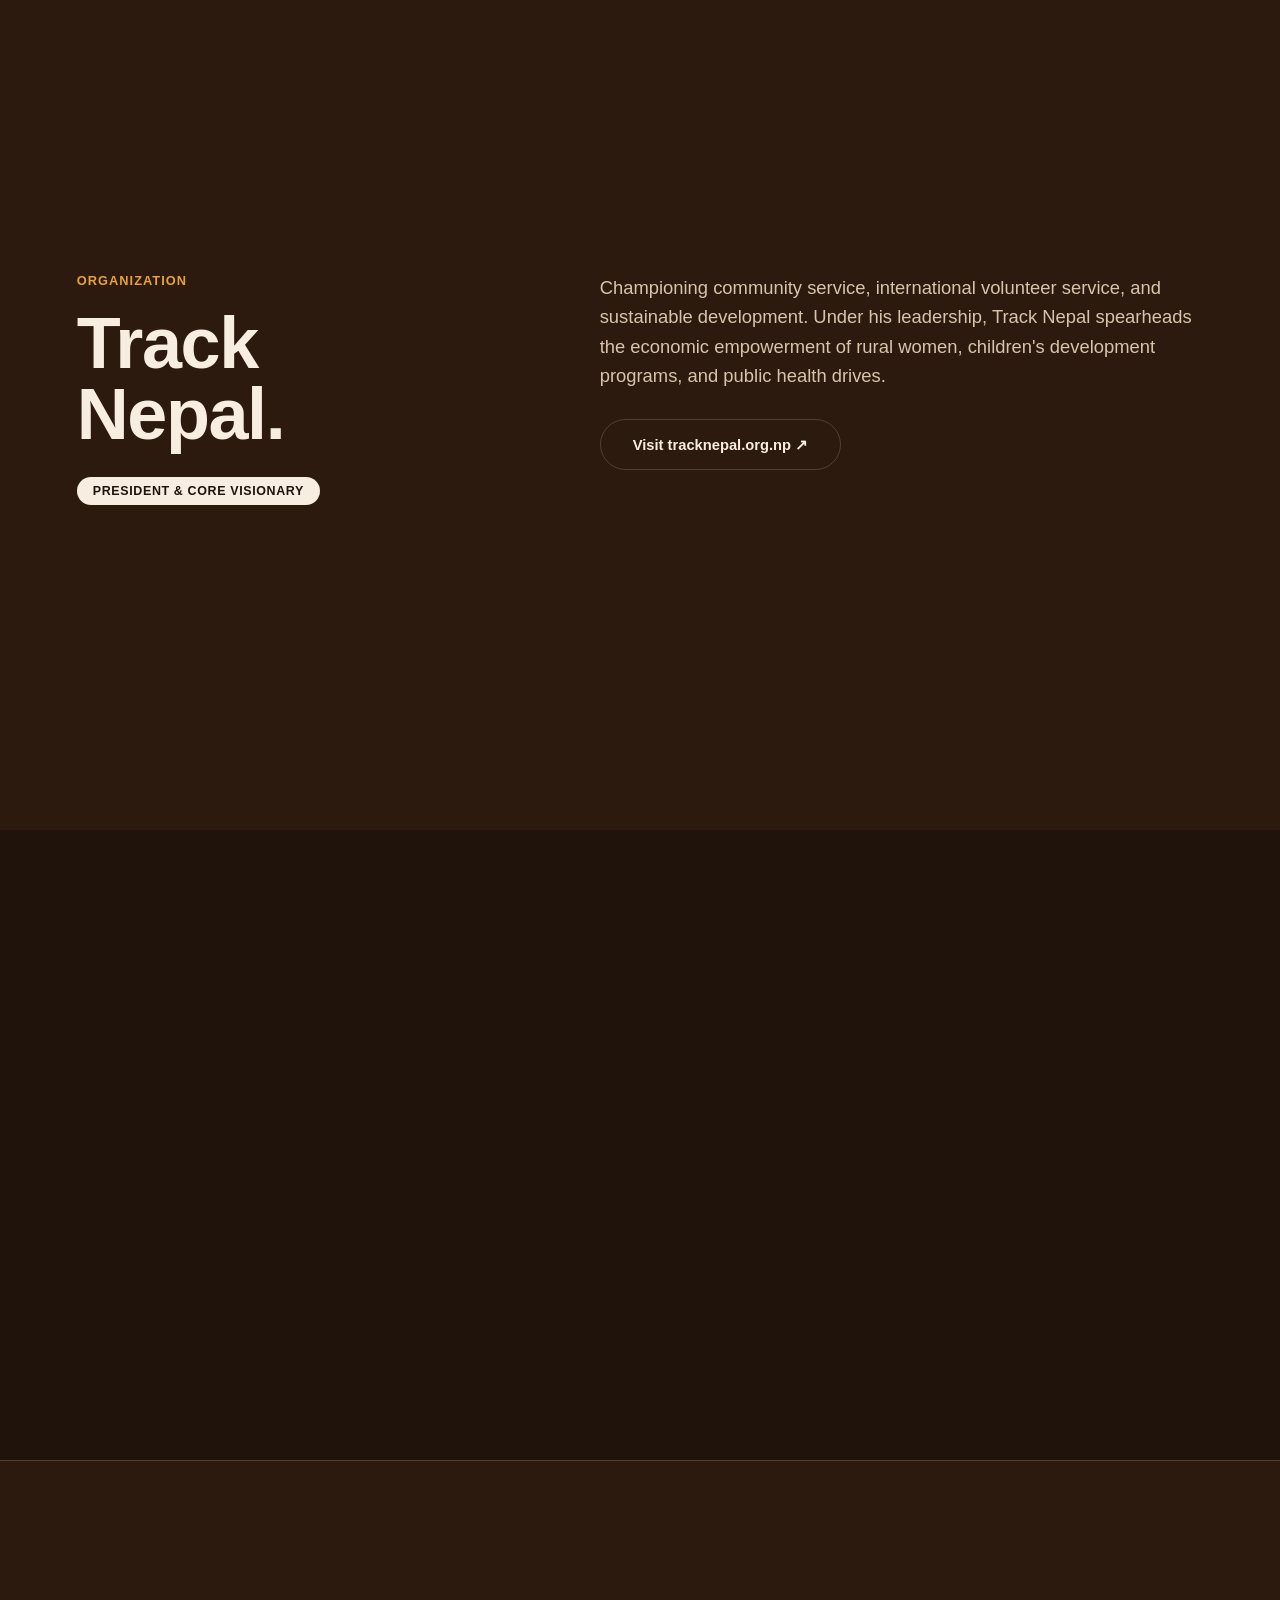
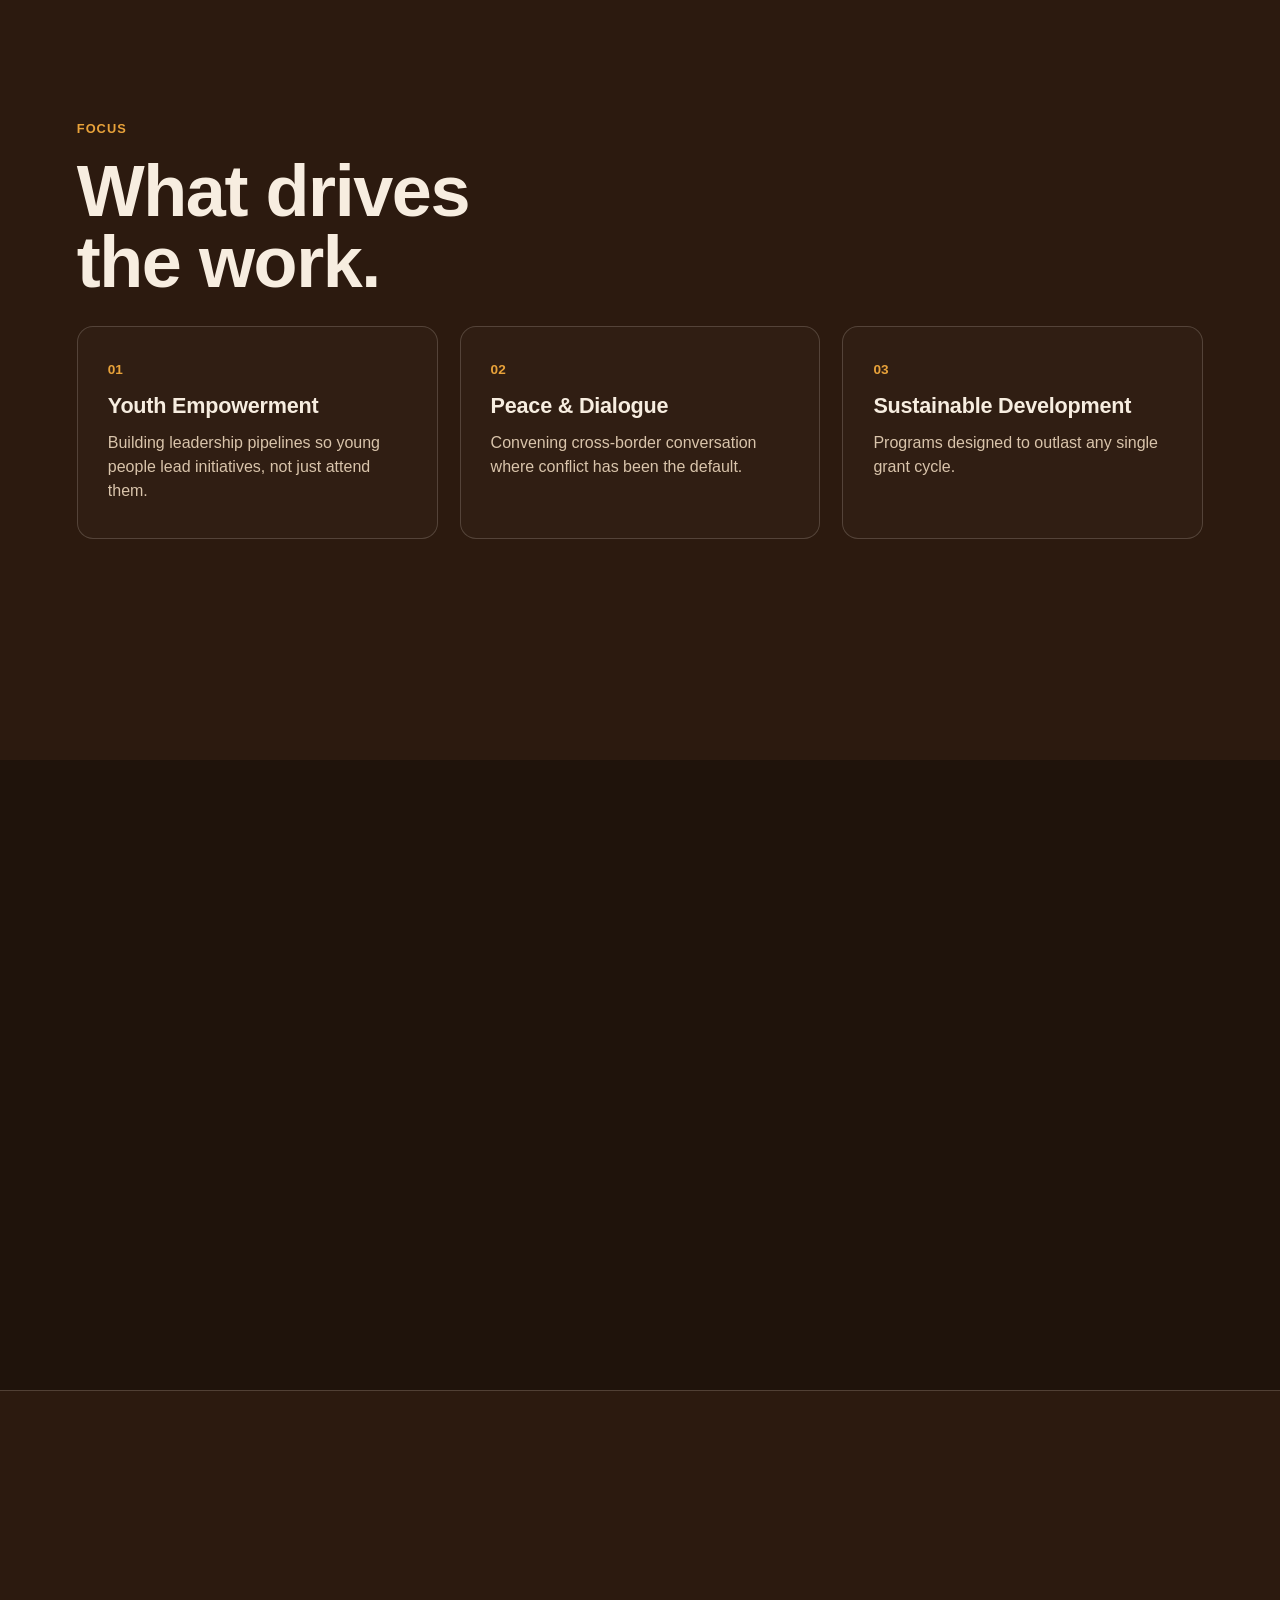
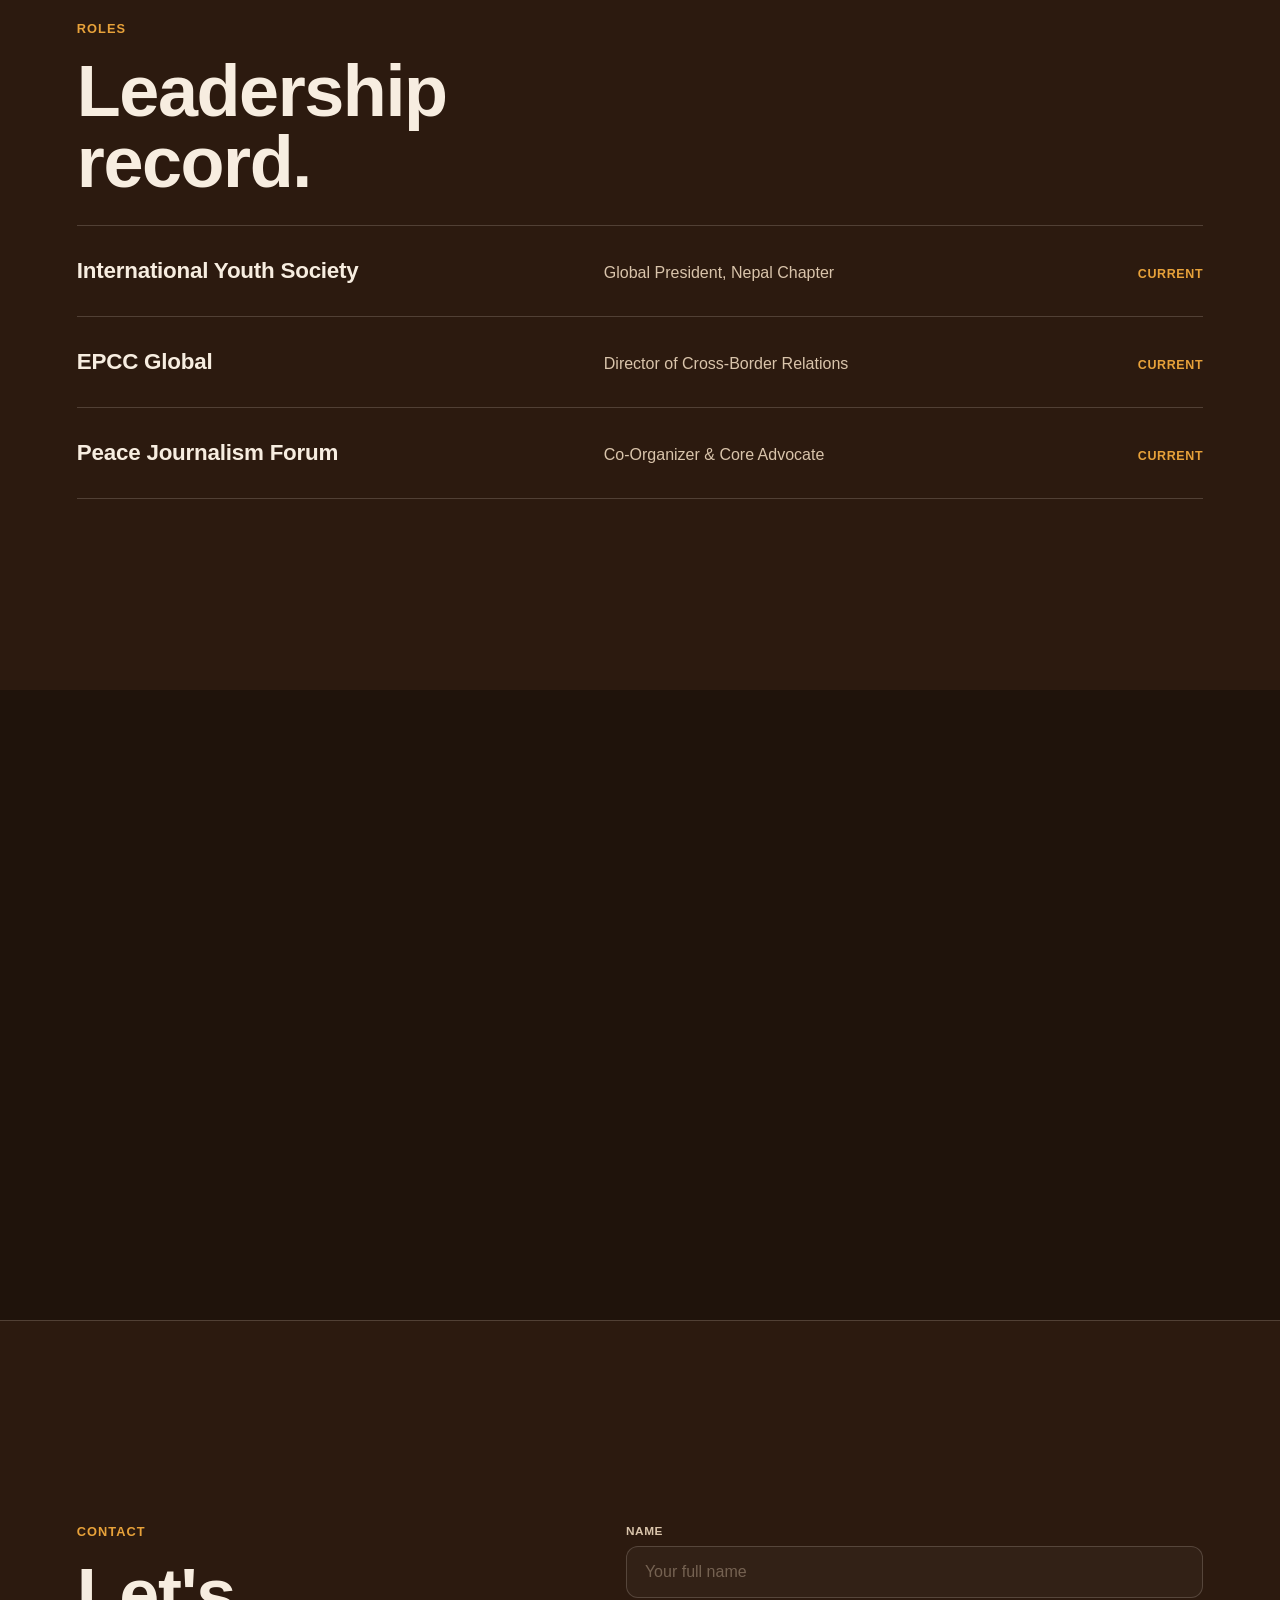
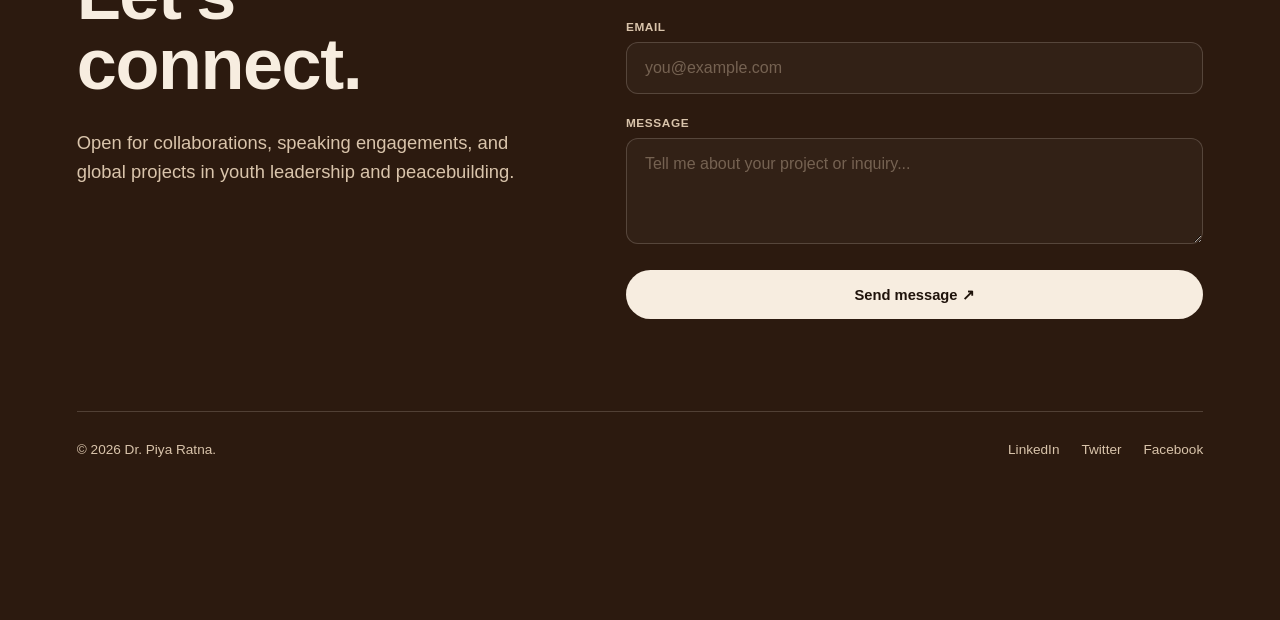
==== commit 3a427d43: "Update index.html" ====
--- a/index.html
+++ b/index.html
@@ -97,9 +97,16 @@
     width:100%;
     display:flex;
     align-items:center;
-    padding:120px 6vw 100px; /* Adjusted padding to center content better */
+    padding:110px 6vw 70px;
     
-    /* FIX: Removed overflow:hidden and margin-bottom so content never clips */
+    /* THE FIX: यो ७०vh (70% of screen) को ग्यापले गर्दा पेज होल्ड हुन्छ, 
+       प्रयोगकर्ताले पूरै कन्टेन्ट देख्न पाउँछन् अनि मात्र अर्को प्यानल माथि आउँछ। */
+    margin-bottom: 70vh; 
+  }
+
+  /* अन्तिम पेजपछि ग्याप चाहिँदैन */
+  .panel:last-child {
+    margin-bottom: 0;
   }
   
   .panel-bg{
@@ -346,20 +353,12 @@
   .footer-links a:hover{ color:var(--accent); }
 
 
-  /* ============ FIX: SMART RESPONSIVENESS ============ 
-     सानो ल्यापटप वा मोबाइलमा Sticky स्ट्याक अफ हुन्छ र नर्मल 
-     स्क्रोलिङ हुन्छ ताकि कुनै पनि टेक्स्ट नछोपियोस् */
-  @media (max-width: 900px), (max-height: 750px) {
-    .panel {
-      position: relative; /* Disables sticky overlap */
-      min-height: auto;
-      padding: 120px 6vw 80px;
-    }
-    .scroll-cue { display: none; } /* Hide the 'Scroll' text on mobile */
-  }
-
   /* Mobile Tweaks */
   @media (max-width:860px){
+    .panel {
+      padding: 100px 6vw 60px;
+      margin-bottom: 50vh; /* मोबाइलमा अलि छिटो आउने बनाइएको छ */
+    }
     .pill-links{ display:none; }
     .pill-nav{ padding:9px 10px 9px 18px; gap:12px; top:14px; }
     .hero-split{ grid-template-columns:1fr; gap:36px; text-align:left; }
@@ -572,4 +571,12 @@
         try { localStorage.setItem('site-theme', theme); } catch(e){}
         
         dots.forEach(function(d){
-          d.setAttr+          d.setAttribute('data-active', d === dot ? 'true' : 'false');
+        });
+      });
+    });
+  }
+
+  /* Contact form -> Formspree */
+  function initForm(){
+    var FORMSPREE_ENDPOINT = "htt
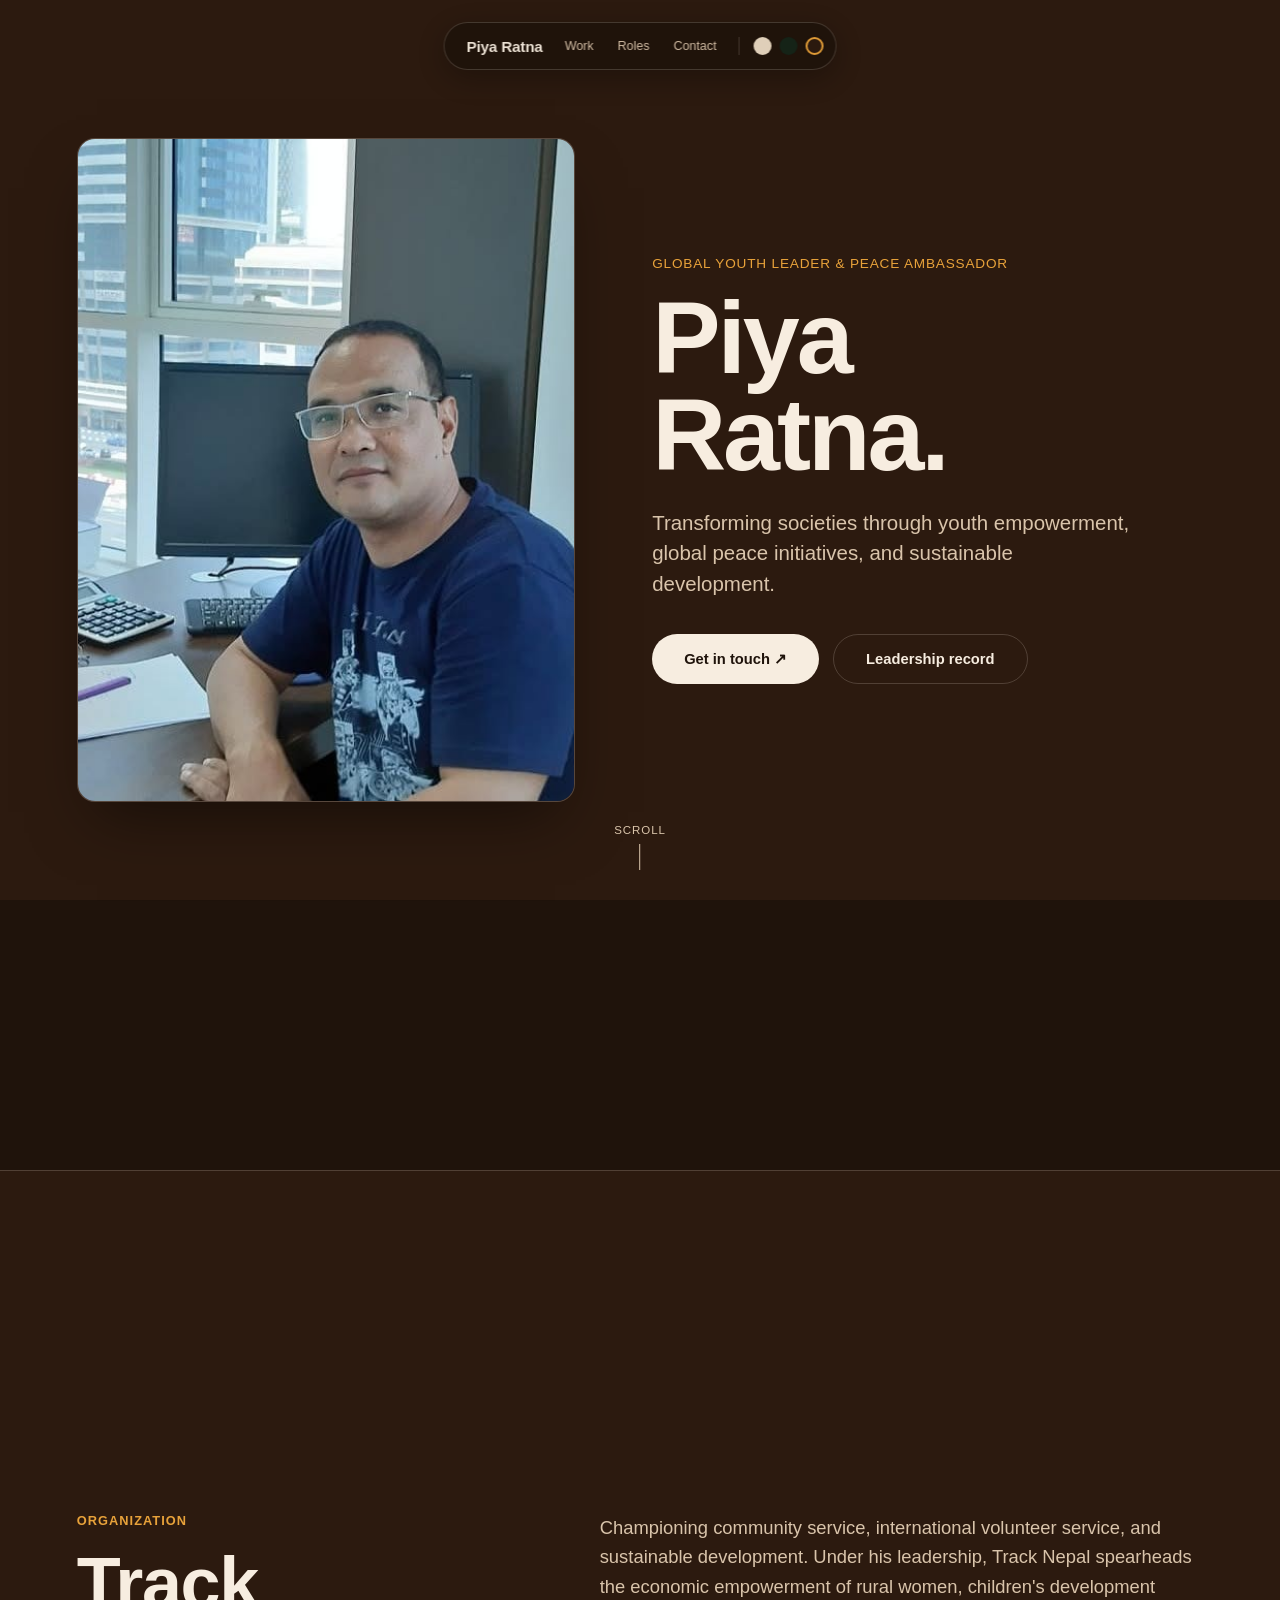
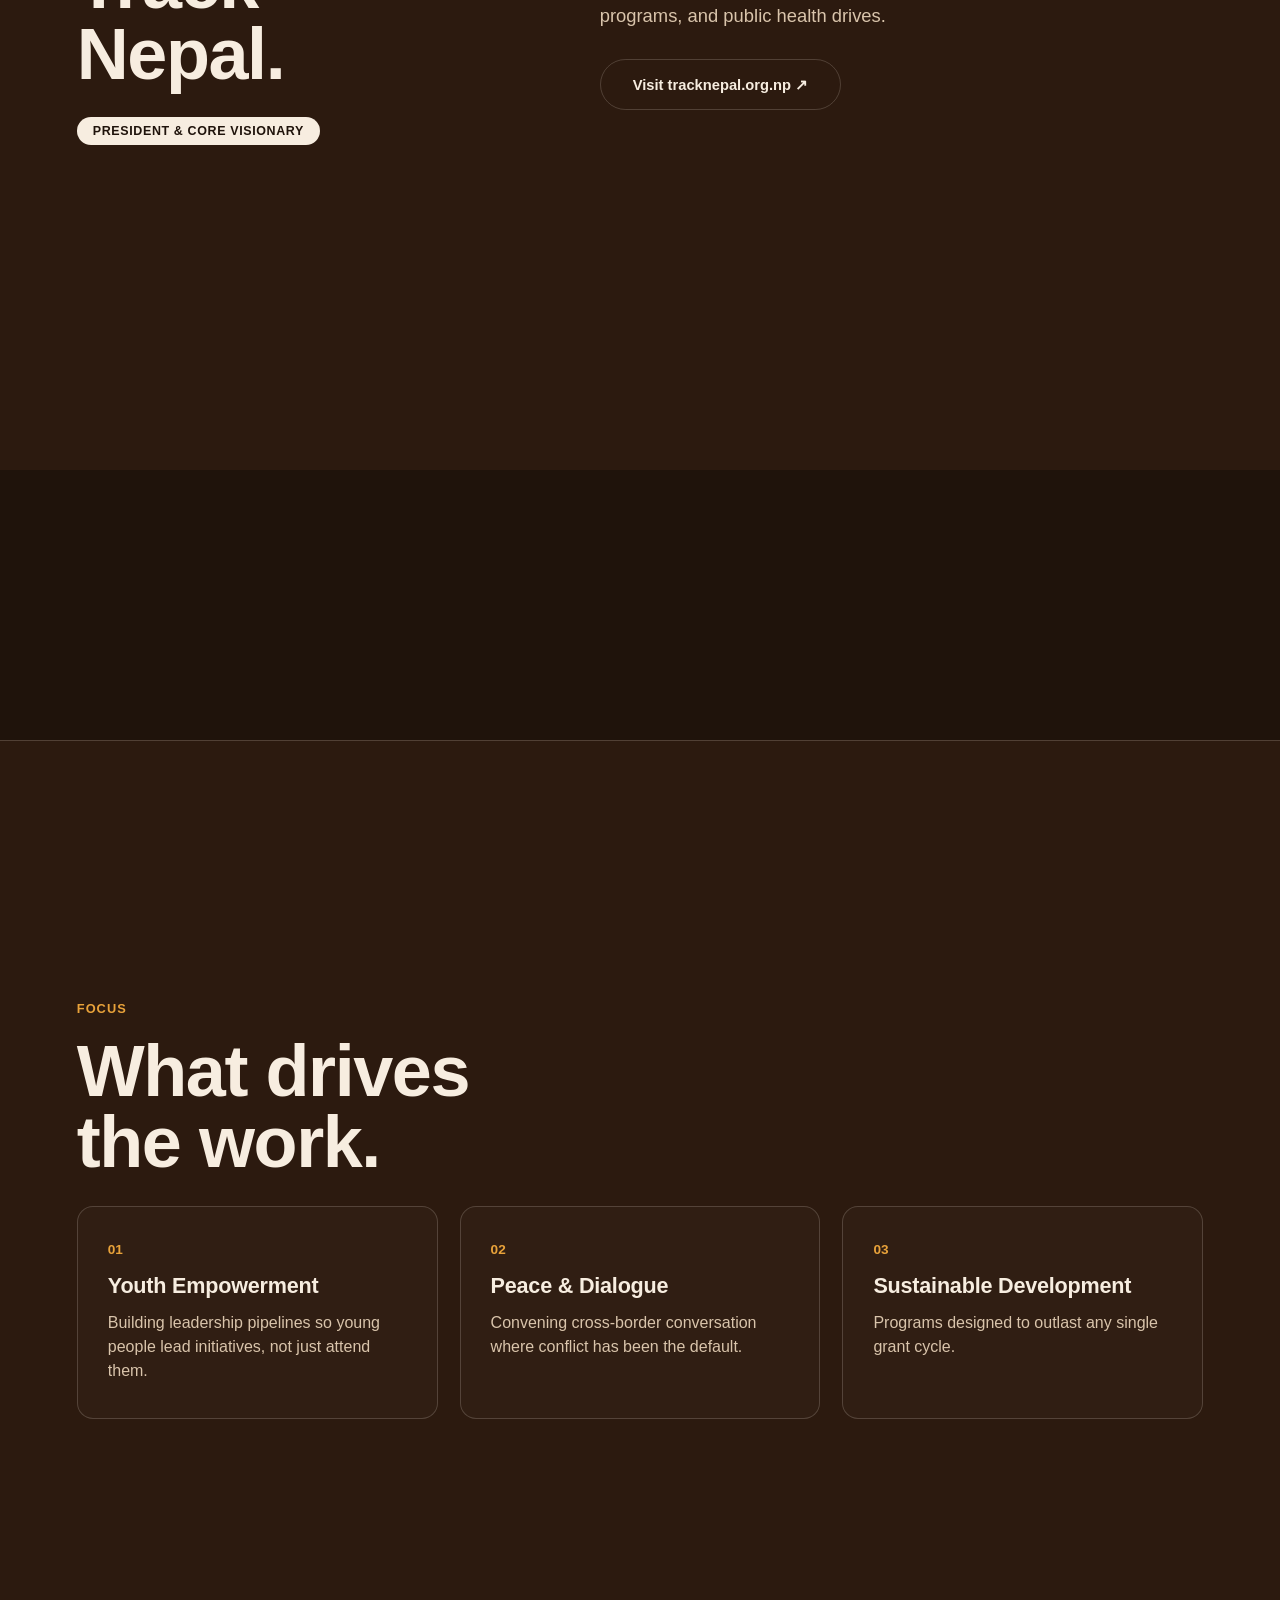
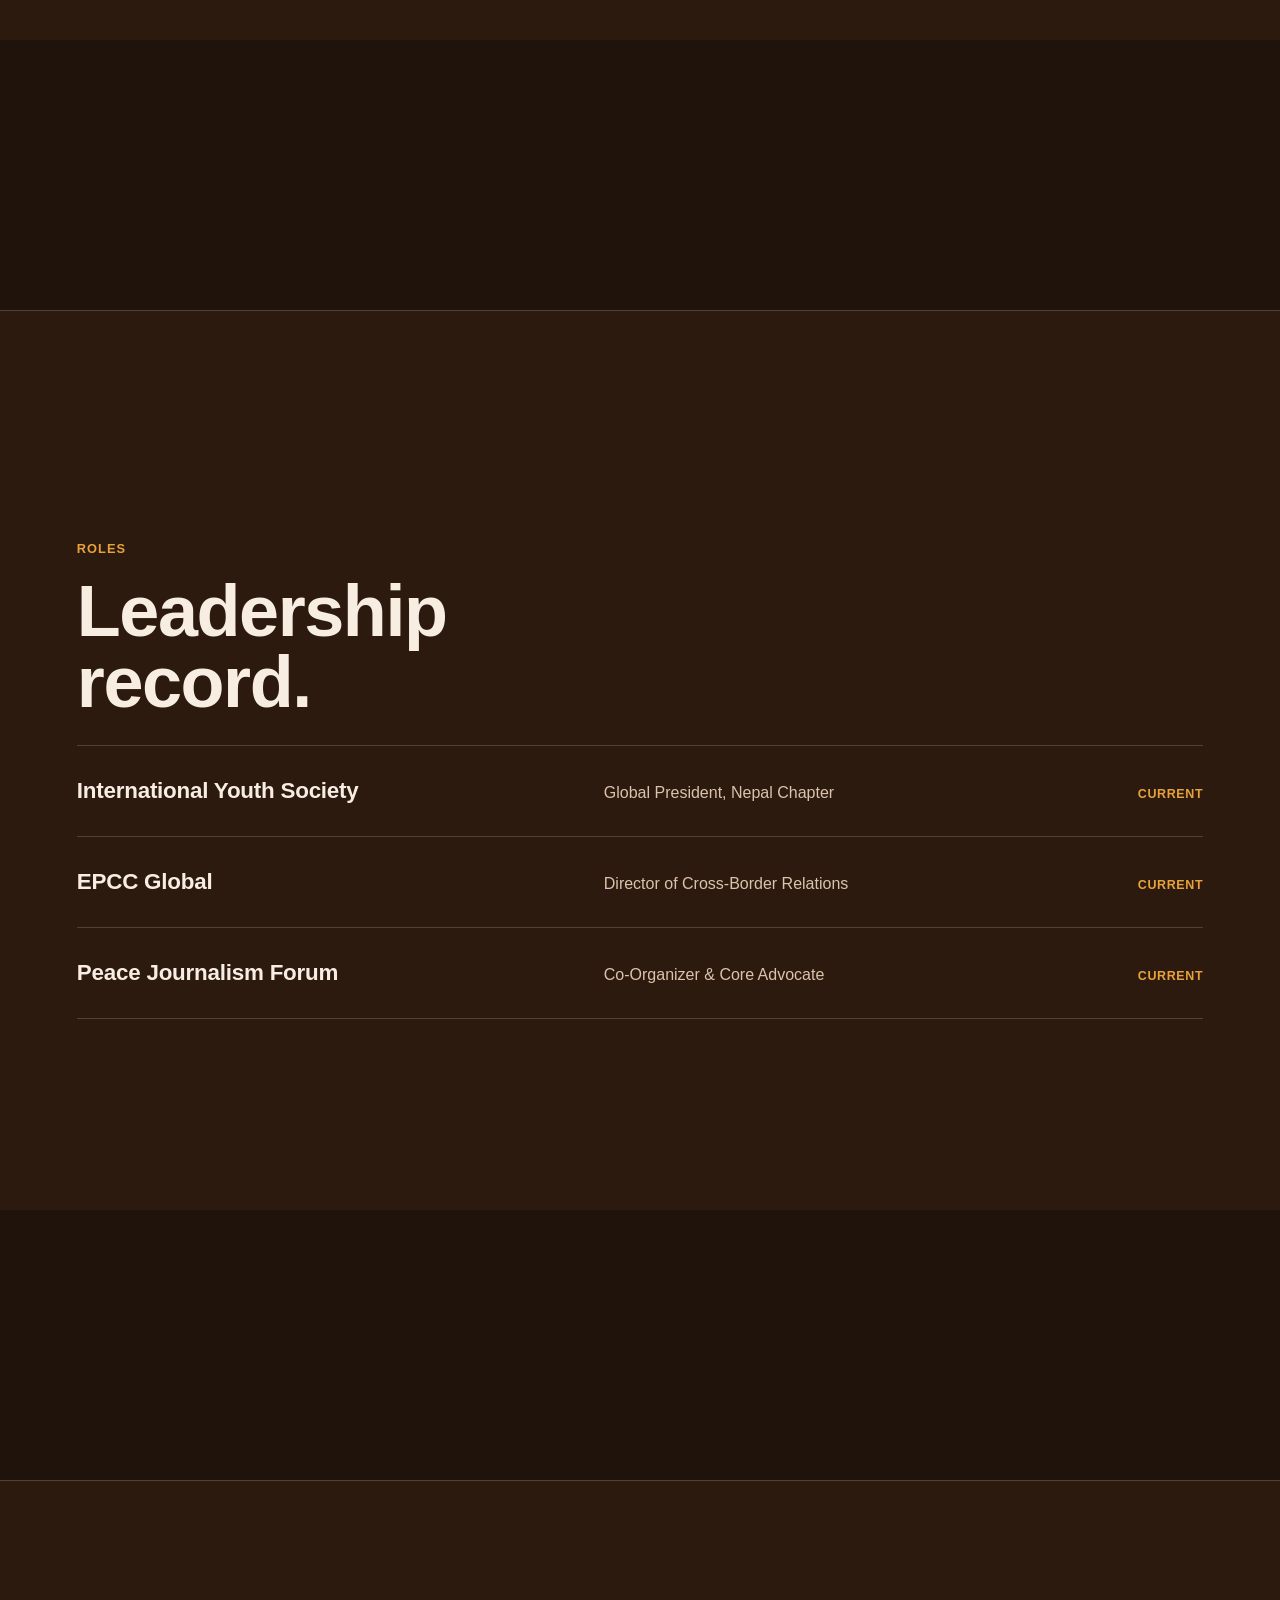
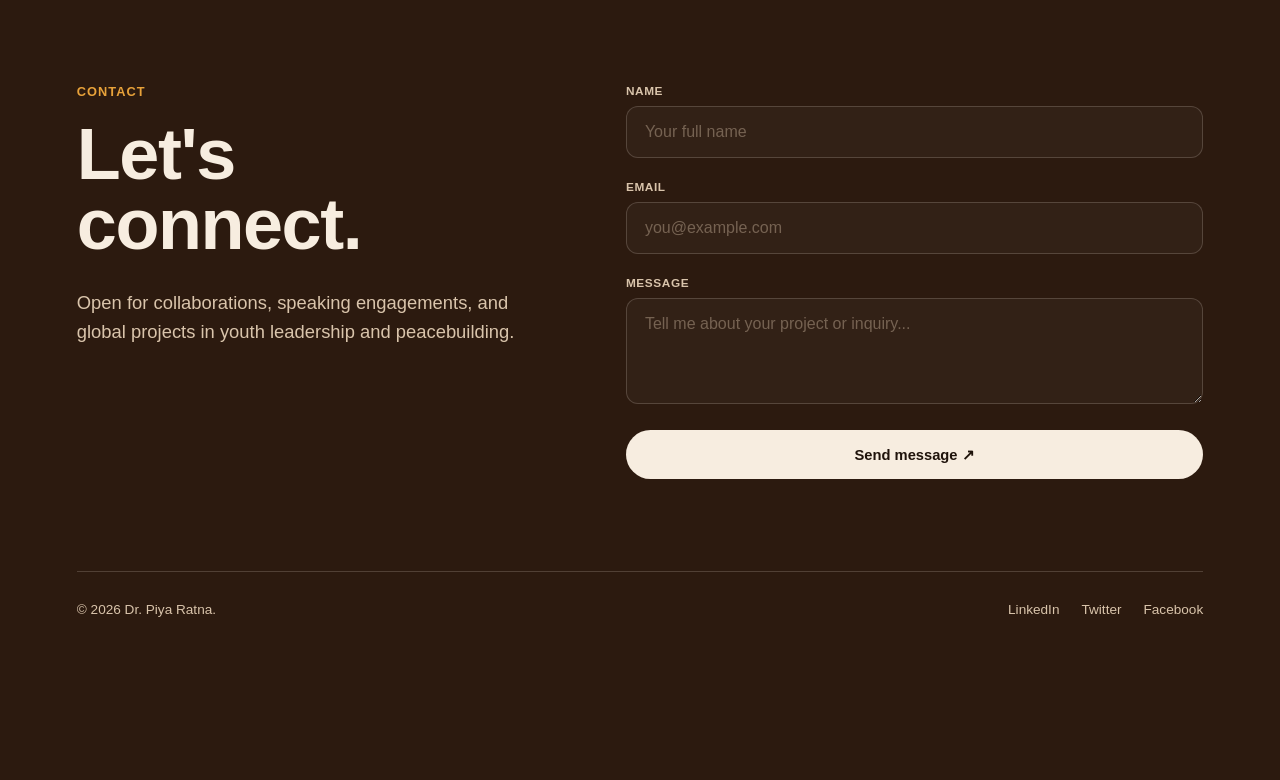
==== commit 1414c75e: "Update index.html" ====
--- a/index.html
+++ b/index.html
@@ -92,19 +92,19 @@
 
   .panel{
     position:sticky;
-    top:0;
+    /* top value is dynamically controlled by JS to fix the overlap issue */
+    top: 0; 
     min-height:100vh;
     width:100%;
     display:flex;
     align-items:center;
     padding:110px 6vw 70px;
     
-    /* THE FIX: यो ७०vh (70% of screen) को ग्यापले गर्दा पेज होल्ड हुन्छ, 
-       प्रयोगकर्ताले पूरै कन्टेन्ट देख्न पाउँछन् अनि मात्र अर्को प्यानल माथि आउँछ। */
-    margin-bottom: 70vh; 
-  }
-
-  /* अन्तिम पेजपछि ग्याप चाहिँदैन */
+    /* यो ३०vh ग्यापले गर्दा एउटा पेज सकिएपछि अलिकति खाली ठाउँ आउँछ 
+       र मात्र अर्को पेज खप्टिन आउँछ। */
+    margin-bottom: 30vh; 
+  }
+
   .panel:last-child {
     margin-bottom: 0;
   }
@@ -352,12 +352,10 @@
   .footer-links a{ font-size:0.85rem; color:var(--textSoft); transition:color 0.25s; font-weight: 500;}
   .footer-links a:hover{ color:var(--accent); }
 
-
   /* Mobile Tweaks */
   @media (max-width:860px){
     .panel {
       padding: 100px 6vw 60px;
-      margin-bottom: 50vh; /* मोबाइलमा अलि छिटो आउने बनाइएको छ */
     }
     .pill-links{ display:none; }
     .pill-nav{ padding:9px 10px 9px 18px; gap:12px; top:14px; }
@@ -577,6 +575,7 @@
     });
   }
 
-  /* Contact form -> Formspree */
+  /* Contact form */
   function initForm(){
-    var FORMSPREE_ENDPOINT = "htt+    var FORMSPREE_ENDPOINT = "https://formspree.io/f/YOUR_FORM_ID";
+    var form = document.getElementById('contactForm');
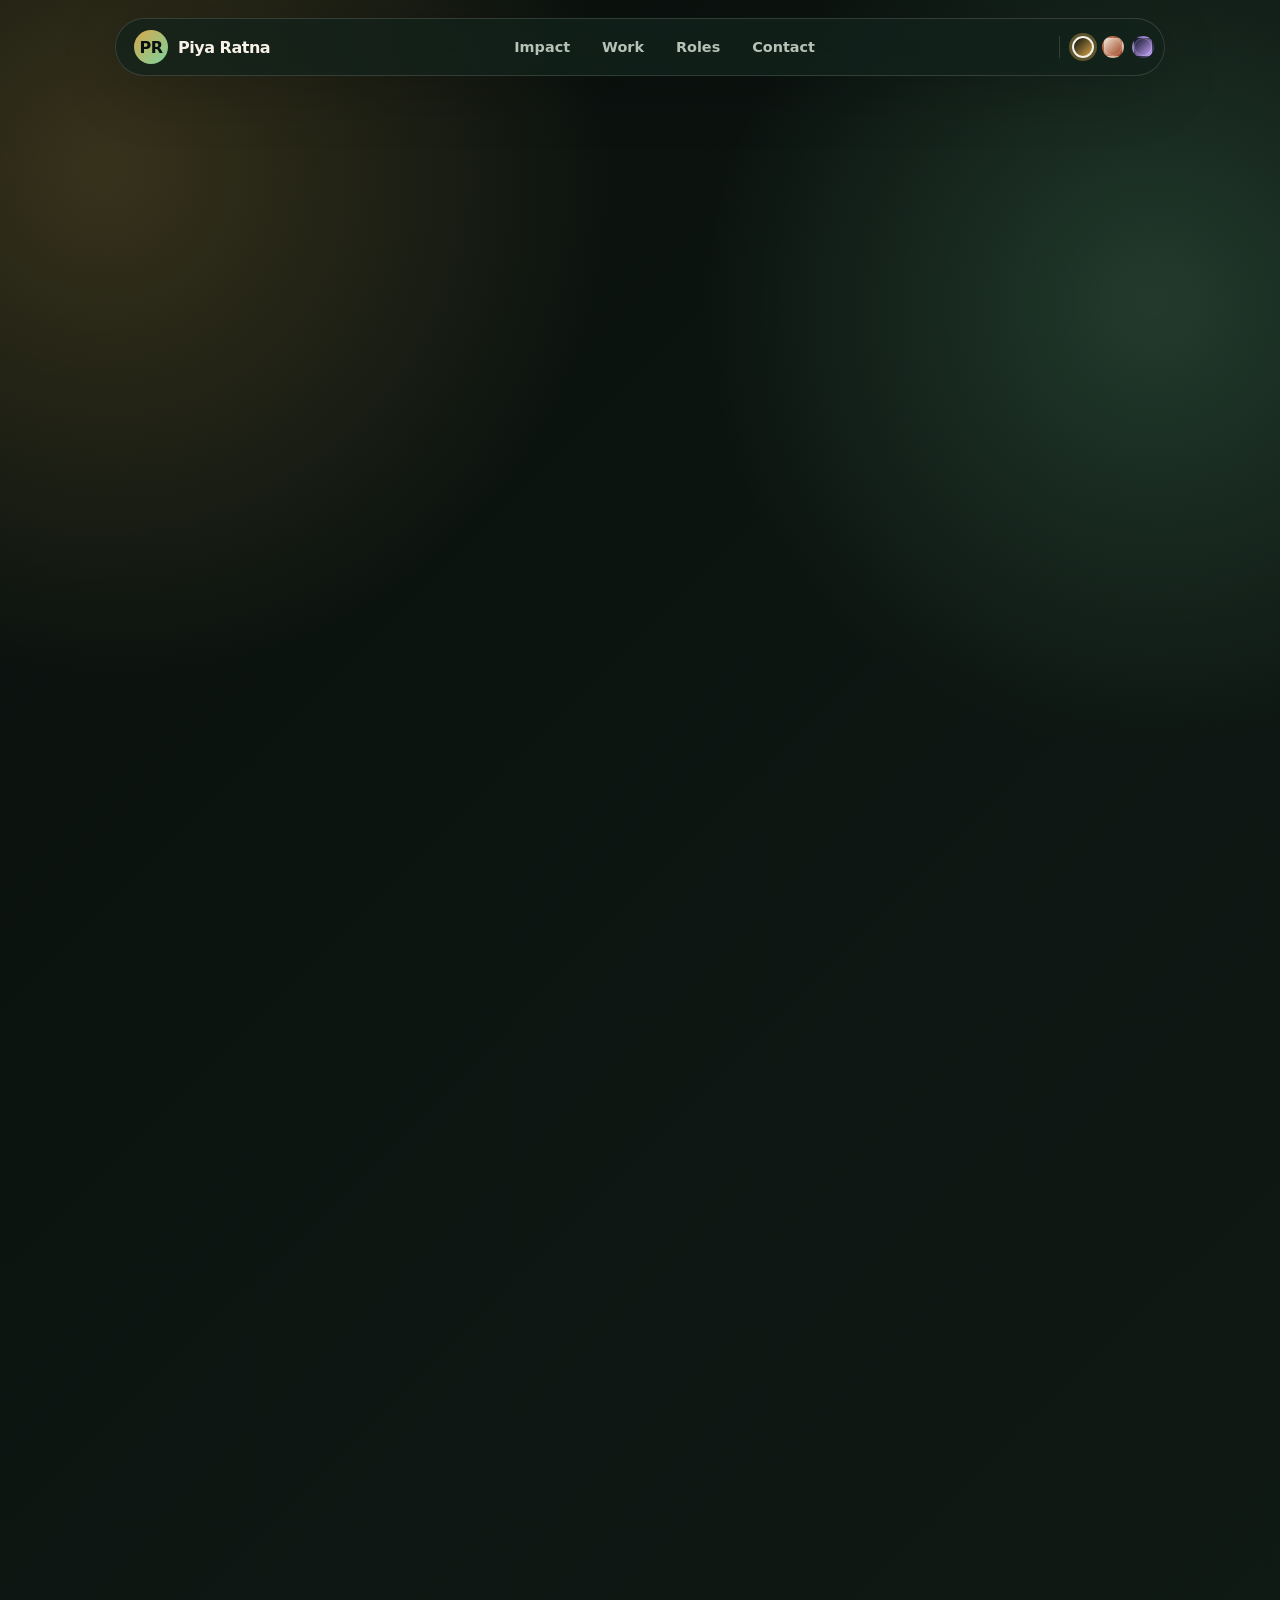
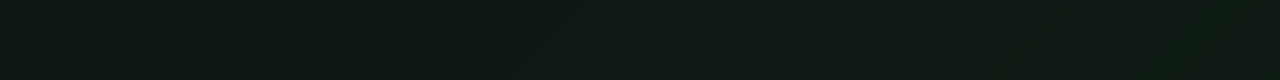
==== commit 1ae86d02: "Update index.html" ====
--- a/index.html
+++ b/index.html
@@ -1,581 +1,391 @@
 <!DOCTYPE html>
-<html lang="en" data-theme="dark">
+<html lang="en" data-theme="obsidian">
 <head>
-<meta charset="UTF-8">
-<meta name="viewport" content="width=device-width, initial-scale=1.0">
-<title>Dr. Piya Ratna — Youth Leader & Peace Ambassador</title>
-<link rel="preconnect" href="https://api.fontshare.com">
-<link href="https://api.fontshare.com/v2/css?f[]=cabinet-grotesk@800,700,500,400&display=swap" rel="stylesheet">
-
-<style>
-  /* Smooth theme transition properties */
-  @property --bg{ syntax:'<color>'; inherits:true; initial-value:#2c1a0f; }
-  @property --bg2{ syntax:'<color>'; inherits:true; initial-value:#1f130b; }
-  @property --text{ syntax:'<color>'; inherits:true; initial-value:#f7ede0; }
-  @property --textSoft{ syntax:'<color>'; inherits:true; initial-value:#d9c4ab; }
-  @property --accent{ syntax:'<color>'; inherits:true; initial-value:#e8a23a; }
-  @property --line{ syntax:'<color>'; inherits:true; initial-value:#f7ede02e; }
-  @property --overlay{ syntax:'<color>'; inherits:true; initial-value:#1e120a8c; }
-
-  :root{
-    --bg:#2c1a0f;
-    --bg2:#1f130b;
-    --text:#f7ede0;
-    --textSoft:#d9c4ab;
-    --accent:#e8a23a;
-    --line:#f7ede02e;
-    --overlay:#1e120a8c;
-    transition: --bg 0.8s ease, --bg2 0.8s ease, --text 0.8s ease,
-                --textSoft 0.8s ease, --accent 0.8s ease, --line 0.8s ease,
-                --overlay 0.8s ease;
-  }
-
-  html[data-theme="cream"]{
-    --bg:#e9dac3;
-    --bg2:#ddc9a8;
-    --text:#2b1d10;
-    --textSoft:#5c4a35;
-    --accent:#a8431f;
-    --line:#2b1d102e;
-    --overlay:#e9dac39e;
-  }
-
-  html[data-theme="green"]{
-    --bg:#152419;
-    --bg2:#0d1811;
-    --text:#eaf3ea;
-    --textSoft:#a9c4b1;
-    --accent:#7fd99a;
-    --line:#eaf3ea29;
-    --overlay:#0a140e96;
-  }
-
-  *{margin:0;padding:0;box-sizing:border-box;}
-
-  html{
-    scroll-behavior:smooth;
-    overflow-x:clip; 
-  }
-
-  body{
-    font-family:'Cabinet Grotesk', 'Inter', sans-serif;
-    background:var(--bg2);
-    color:var(--text);
-    overflow-x:clip;
-    transition:background-color 0.8s ease, color 0.8s ease;
-  }
-
-  a{text-decoration:none; color:inherit;}
-  ::selection{background:var(--accent); color:var(--bg2);}
-
-  a:focus-visible, button:focus-visible{
-    outline:2px solid var(--accent);
-    outline-offset:3px;
-  }
-
-  /* ============ LEATHER BACKDROP ============ */
-  .leather-fixed{
-    position:fixed; inset:0; z-index:0;
-    background-image:url('leather.jpg');
-    background-size:480px auto;
-    background-repeat:repeat;
-    background-position:center;
-  }
-  .leather-tint{
-    position:fixed; inset:0; z-index:0;
-    background:var(--overlay);
-    transition:background-color 0.8s ease;
-  }
-
-  /* ============ STACKED FULL-PAGE SECTIONS ============ */
-  main{ position:relative; z-index:1; }
-
-  .panel{
-    position:sticky;
-    /* top value is dynamically controlled by JS to fix the overlap issue */
-    top: 0; 
-    min-height:100vh;
-    width:100%;
-    display:flex;
-    align-items:center;
-    padding:110px 6vw 70px;
-    
-    /* यो ३०vh ग्यापले गर्दा एउटा पेज सकिएपछि अलिकति खाली ठाउँ आउँछ 
-       र मात्र अर्को पेज खप्टिन आउँछ। */
-    margin-bottom: 30vh; 
-  }
-
-  .panel:last-child {
-    margin-bottom: 0;
-  }
-  
-  .panel-bg{
-    position:absolute; inset:0; z-index:-1;
-    background:var(--bg);
-    transition:background-color 0.8s ease;
-  }
-
-  .panel-divider{
-    position:absolute; top:0; left:0; right:0; height:1px;
-    background:var(--line);
-    z-index: 10;
-  }
-
-  .panel-inner{
-    position:relative;
-    width:100%;
-    max-width:1280px;
-    margin:0 auto;
-  }
-
-  /* ============ PILL NAVBAR ============ */
-  .pill-nav{
-    position:fixed;
-    top:22px; left:50%;
-    transform:translateX(-50%);
-    z-index:1000;
-    display:flex; align-items:center; gap:18px;
-    padding:10px 12px 10px 22px;
-    border-radius:999px;
-    background:var(--bg2);
-    opacity:0.95;
-    border:1px solid var(--line);
-    backdrop-filter:blur(14px) saturate(140%);
-    box-shadow:0 8px 30px rgba(0,0,0,0.3);
-    transition:background-color 0.8s ease, border-color 0.8s ease;
-  }
-
-  .pill-brand{
-    font-weight:700; font-size:0.95rem;
-    color:var(--text);
-    white-space:nowrap;
-    letter-spacing:-0.01em;
-  }
-
-  .pill-links{display:flex; gap:16px;}
-  .pill-links a{
-    font-size:0.78rem; font-weight:500;
-    color:var(--textSoft);
-    padding:6px 4px;
-    transition:color 0.3s ease;
-  }
-  .pill-links a:hover{ color:var(--accent); }
-
-  .theme-dots{
-    display:flex; gap:8px;
-    padding-left:14px;
-    border-left:1px solid var(--line);
-  }
-  .theme-dot{
-    width:18px; height:18px;
-    border-radius:50%;
-    border:2px solid transparent;
-    cursor:pointer;
-    padding:0;
-    transition:transform 0.2s ease, border-color 0.3s ease, box-shadow 0.3s ease;
-  }
-  .theme-dot:hover{ transform:scale(1.12); }
-  .theme-dot[data-active="true"]{
-    border-color:var(--accent);
-    box-shadow:0 0 0 2px var(--bg2);
-  }
-  .theme-dot.t-dark{ background:#2c1a0f; }
-  .theme-dot.t-cream{ background:#e9dac3; }
-  .theme-dot.t-green{ background:#152419; }
-
-  /* ============ HERO PANEL ============ */
-  .hero-split{
-    display:grid;
-    grid-template-columns:0.95fr 1.05fr;
-    gap:6vw;
-    align-items:center;
-  }
-  .hero-photo-wrap{
-    position:relative;
-    aspect-ratio:3/4;
-    border-radius:18px;
-    overflow:hidden;
-    border:1px solid var(--line);
-    box-shadow:0 30px 60px -20px rgba(0,0,0,0.5);
-    background:rgba(255,255,255,0.04);
-    display:flex; align-items:center; justify-content:center;
-  }
-  .hero-photo-wrap img{
-    width:100%; height:100%; object-fit:cover;
-    display:block;
-  }
-  .photo-fallback{
-    color:var(--textSoft); font-size:0.85rem; text-align:center; padding:20px;
-  }
-
-  .eyebrow{
-    font-size:0.85rem; font-weight:500;
-    letter-spacing:0.06em; text-transform:uppercase;
-    color:var(--accent);
-    margin-bottom:18px;
-    display:block;
-  }
-  .hero-name{
-    font-weight:800;
-    font-size:clamp(3.5rem, 8vw, 6.5rem);
-    line-height:0.95;
-    letter-spacing:-0.03em;
-    margin-bottom:24px;
-    color:var(--text);
-    transition:color 0.8s ease;
-  }
-  .hero-tagline{
-    font-size:clamp(1.05rem, 1.6vw, 1.35rem);
-    color:var(--textSoft);
-    font-weight:400;
-    max-width:480px;
-    margin-bottom:34px;
-    line-height: 1.5;
-  }
-  .hero-actions{display:flex; gap:14px; flex-wrap:wrap;}
-  .btn{
-    display:inline-block;
-    padding:16px 32px;
-    border-radius:999px;
-    font-weight:700;
-    font-size:0.92rem;
-    transition:transform 0.25s ease, opacity 0.25s ease, background 0.3s ease, color 0.3s ease;
-    cursor: pointer;
-  }
-  .btn-solid{ background:var(--text); color:var(--bg2); }
-  .btn-solid:hover{ transform:translateY(-2px); opacity:0.9; background:var(--accent); color:var(--bg2); }
-  .btn-outline{ border:1px solid var(--line); color:var(--text); }
-  .btn-outline:hover{ border-color:var(--accent); color:var(--accent); transform:translateY(-2px); }
-
-  .scroll-cue{
-    position:absolute; bottom:30px; left:50%; transform:translateX(-50%);
-    font-size:0.72rem; font-weight:500; letter-spacing:0.08em; text-transform:uppercase;
-    color:var(--textSoft);
-    display:flex; flex-direction:column; align-items:center; gap:8px;
-    animation:bob 2.2s ease-in-out infinite;
-  }
-  .scroll-cue span.bar{ width:1px; height:26px; background:var(--textSoft); }
-  @keyframes bob{ 0%,100%{ transform:translate(-50%,0); } 50%{ transform:translate(-50%,8px); } }
-
-  /* ============ GENERIC PANEL HEADINGS ============ */
-  .panel-label{
-    font-size:0.8rem; font-weight:700; letter-spacing:0.08em; text-transform:uppercase;
-    color:var(--accent); margin-bottom:20px; display:block;
-  }
-  .panel-title{
-    font-weight:800;
-    font-size:clamp(2.5rem, 6vw, 4.5rem);
-    line-height:0.98;
-    letter-spacing:-0.02em;
-    margin-bottom:28px;
-    color:var(--text);
-    transition:color 0.8s ease;
-  }
-  .panel-body{
-    font-size:1.15rem;
-    color:var(--textSoft);
-    max-width:600px;
-    font-weight:400;
-    line-height: 1.6;
-  }
-
-  /* ============ WORK PANEL ============ */
-  .work-grid{ display:grid; grid-template-columns:0.85fr 1.15fr; gap:6vw; align-items:start; }
-  .work-tag{
-    display:inline-block; font-weight:700; font-size:0.78rem;
-    letter-spacing:0.05em; text-transform:uppercase;
-    color:var(--bg2); background:var(--text);
-    padding:7px 16px; border-radius:999px; margin-bottom:22px;
-    transition: background 0.3s ease;
-  }
-  .panel:hover .work-tag { background: var(--accent); }
-
-  /* ============ FOCUS PANEL ============ */
-  .focus-grid{ display:grid; grid-template-columns:repeat(3,1fr); gap:22px; margin-top:10px; }
-  .focus-card{
-    border:1px solid var(--line); border-radius:16px;
-    padding:35px 30px;
-    background:rgba(255,255,255,0.02);
-    transition: background 0.3s ease, border-color 0.3s ease;
-  }
-  .focus-card:hover { background:rgba(255,255,255,0.05); border-color: var(--accent); }
-  .focus-num{ font-weight:800; font-size:0.85rem; color:var(--accent); display:block; margin-bottom:16px; }
-  .focus-card h4{ font-weight:700; font-size:1.35rem; margin-bottom:12px; color:var(--text); letter-spacing: -0.01em;}
-  .focus-card p{ color:var(--textSoft); font-size:1rem; line-height: 1.5; }
-
-  /* ============ ROLES PANEL ============ */
-  .role-row{
-    display:grid; grid-template-columns:1.4fr 1fr 0.6fr; gap:20px;
-    align-items:baseline;
-    padding:32px 0;
-    border-top:1px solid var(--line);
-    transition: padding-left 0.3s ease;
-  }
-  .role-row:hover { padding-left: 10px; }
-  .role-row:last-child{ border-bottom:1px solid var(--line); }
-  .role-org{ font-weight:700; font-size:1.4rem; color:var(--text); letter-spacing: -0.01em;}
-  .role-title{ color:var(--textSoft); font-size:1rem; }
-  .role-period{ font-size:0.78rem; font-weight:700; letter-spacing:0.05em; text-align:right; color:var(--accent); }
-
-  /* ============ CONTACT PANEL ============ */
-  .contact-grid{ display:grid; grid-template-columns:0.9fr 1.1fr; gap:6vw; align-items:start; }
-
-  .field{ margin-bottom:22px; }
-  .field label{
-    display:block; font-size:0.74rem; font-weight:700;
-    letter-spacing:0.05em; text-transform:uppercase;
-    color:var(--textSoft); margin-bottom:8px;
-  }
-  .field input, .field textarea{
-    width:100%; background:rgba(255,255,255,0.03);
-    border:1px solid var(--line); border-radius:12px;
-    padding:16px 18px; font-family:inherit; font-size:1rem;
-    color:var(--text); outline:none;
-    transition:border-color 0.25s ease, background 0.25s ease;
-    resize:vertical;
-  }
-  .field input::placeholder, .field textarea::placeholder{ color:var(--textSoft); opacity:0.4; }
-  .field input:focus, .field textarea:focus{ border-color:var(--accent); background:rgba(255,255,255,0.08); }
-
-  .form-status{ font-size:0.85rem; font-weight:500; margin-top:14px; min-height:18px; }
-  .form-status.ok{ color:var(--accent); }
-  .form-status.err{ color:#e07a5f; }
-
-  .footer-row{
-    display:flex; justify-content:space-between; align-items:center;
-    flex-wrap:wrap; gap:14px;
-    margin-top:60px; padding-top:30px;
-    border-top:1px solid var(--line);
-  }
-  .footer-row p{ font-size:0.85rem; color:var(--textSoft); font-weight: 500;}
-  .footer-links{ display:flex; gap:22px; }
-  .footer-links a{ font-size:0.85rem; color:var(--textSoft); transition:color 0.25s; font-weight: 500;}
-  .footer-links a:hover{ color:var(--accent); }
-
-  /* Mobile Tweaks */
-  @media (max-width:860px){
-    .panel {
-      padding: 100px 6vw 60px;
-    }
-    .pill-links{ display:none; }
-    .pill-nav{ padding:9px 10px 9px 18px; gap:12px; top:14px; }
-    .hero-split{ grid-template-columns:1fr; gap:36px; text-align:left; }
-    .hero-photo-wrap{ aspect-ratio:4/3; max-width:340px; margin: 0 auto; }
-    .hero-name { font-size: clamp(2.8rem, 10vw, 4rem); }
-    .work-grid{ grid-template-columns:1fr; gap:30px; }
-    .focus-grid{ grid-template-columns:1fr; }
-    .role-row{ grid-template-columns:1fr; gap:8px; padding: 24px 0;}
-    .role-period{ text-align:left; }
-    .role-row:hover { padding-left: 0; }
-    .contact-grid{ grid-template-columns:1fr; gap:34px; }
-  }
-
-
-  /* ============ ENTRANCE ANIMATION ============ */
-  .rise{
-    animation:riseIn 0.9s cubic-bezier(0.16,1,0.3,1) both;
-  }
-  .rise-d1{ animation-delay:0.12s; }
-  .rise-d2{ animation-delay:0.22s; }
-  @keyframes riseIn{
-    from{ opacity:0; transform:translateY(30px); }
-    to{ opacity:1; transform:translateY(0); }
-  }
-  @media (prefers-reduced-motion: reduce){
-    .rise{ animation:none; }
-  }
-</style>
+  <meta charset="UTF-8" />
+  <meta name="viewport" content="width=device-width, initial-scale=1.0" />
+  <title>Dr. Piya Ratna — Global Youth Leader & Peace Ambassador</title>
+  <meta name="description" content="Official portfolio of Dr. Piya Ratna, highlighting youth empowerment, peacebuilding, sustainable development, and leadership roles." />
+  <meta name="theme-color" content="#0d1210" />
+  <link rel="preconnect" href="https://api.fontshare.com" />
+  <link href="https://api.fontshare.com/v2/css?f[]=cabinet-grotesk@400,500,700,800,900&display=swap" rel="stylesheet" />
+  <style>
+    :root{
+      --bg:#09100d;
+      --bg-2:#101a15;
+      --panel:#13221c;
+      --panel-2:#172a22;
+      --text:#f7f1e7;
+      --muted:#b7c2b7;
+      --soft:#d9c7a8;
+      --accent:#d8a74b;
+      --accent-2:#7bd39d;
+      --line:rgba(247,241,231,.14);
+      --shadow:0 34px 90px rgba(0,0,0,.34);
+      --radius:28px;
+      --max:1180px;
+    }
+
+    html[data-theme="sand"]{
+      --bg:#efe2cf;
+      --bg-2:#e5d2b7;
+      --panel:#fff6ea;
+      --panel-2:#f3e0c4;
+      --text:#21170f;
+      --muted:#625241;
+      --soft:#7a5830;
+      --accent:#9d3f20;
+      --accent-2:#32734b;
+      --line:rgba(33,23,15,.15);
+      --shadow:0 34px 90px rgba(89,60,30,.18);
+    }
+
+    html[data-theme="royal"]{
+      --bg:#0b1020;
+      --bg-2:#121a36;
+      --panel:#18234a;
+      --panel-2:#101833;
+      --text:#f4f0ff;
+      --muted:#c2bfe0;
+      --soft:#d6c8ff;
+      --accent:#c9a6ff;
+      --accent-2:#63d5ff;
+      --line:rgba(244,240,255,.16);
+      --shadow:0 34px 90px rgba(0,0,0,.42);
+    }
+
+    *{box-sizing:border-box;margin:0;padding:0}
+    html{scroll-behavior:smooth;background:var(--bg)}
+    body{
+      font-family:"Cabinet Grotesk",Inter,system-ui,-apple-system,BlinkMacSystemFont,"Segoe UI",sans-serif;
+      color:var(--text);
+      background:
+        radial-gradient(circle at 8% 10%, color-mix(in srgb, var(--accent) 22%, transparent), transparent 32rem),
+        radial-gradient(circle at 90% 18%, color-mix(in srgb, var(--accent-2) 20%, transparent), transparent 28rem),
+        linear-gradient(135deg,var(--bg),var(--bg-2));
+      min-height:100vh;
+      overflow-x:hidden;
+    }
+
+    body::before{
+      content:"";
+      position:fixed;
+      inset:0;
+      pointer-events:none;
+      opacity:.28;
+      background-image:
+        linear-gradient(rgba(255,255,255,.045) 1px,transparent 1px),
+        linear-gradient(90deg,rgba(255,255,255,.035) 1px,transparent 1px);
+      background-size:72px 72px;
+      mask-image:linear-gradient(to bottom,black,transparent 85%);
+      z-index:-2;
+    }
+
+    body::after{
+      content:"";
+      position:fixed;
+      inset:0;
+      pointer-events:none;
+      background:linear-gradient(120deg,rgba(255,255,255,.06),transparent 18%,transparent 82%,rgba(255,255,255,.05));
+      mix-blend-mode:overlay;
+      z-index:-1;
+    }
+
+    a{color:inherit;text-decoration:none}
+    img{display:block;max-width:100%}
+    button,input,textarea{font:inherit}
+    ::selection{background:var(--accent);color:var(--bg)}
+
+    .skip-link{
+      position:absolute;
+      top:-100px;
+      left:18px;
+      z-index:9999;
+      background:var(--text);
+      color:var(--bg);
+      padding:12px 16px;
+      border-radius:999px;
+      font-weight:800;
+    }
+    .skip-link:focus{top:18px}
+
+    .container{width:min(var(--max),calc(100% - 40px));margin-inline:auto}
+
+    .nav{
+      position:fixed;
+      top:18px;
+      left:50%;
+      transform:translateX(-50%);
+      width:min(1050px,calc(100% - 28px));
+      z-index:50;
+      display:flex;
+      align-items:center;
+      justify-content:space-between;
+      gap:16px;
+      padding:10px 10px 10px 18px;
+      border:1px solid var(--line);
+      border-radius:999px;
+      background:color-mix(in srgb,var(--panel) 78%,transparent);
+      backdrop-filter:blur(22px) saturate(140%);
+      box-shadow:0 16px 60px rgba(0,0,0,.18);
+    }
+
+    .brand{display:flex;align-items:center;gap:10px;font-weight:900;letter-spacing:-.03em;white-space:nowrap}
+    .brand-mark{
+      width:34px;height:34px;border-radius:50%;
+      display:grid;place-items:center;
+      background:linear-gradient(135deg,var(--accent),var(--accent-2));
+      color:var(--bg);
+      font-weight:900;
+    }
+
+    .nav-links{display:flex;align-items:center;gap:6px}
+    .nav-links a{
+      padding:10px 13px;
+      border-radius:999px;
+      color:var(--muted);
+      font-size:.9rem;
+      font-weight:700;
+      transition:.25s ease;
+    }
+    .nav-links a:hover,.nav-links a.active{background:rgba(255,255,255,.08);color:var(--text)}
+
+    .theme-switcher{display:flex;gap:8px;border-left:1px solid var(--line);padding-left:12px}
+    .theme-dot{
+      width:22px;height:22px;border-radius:50%;border:2px solid transparent;cursor:pointer;
+      box-shadow:inset 0 0 0 1px rgba(255,255,255,.22);
+      transition:.2s ease;
+    }
+    .theme-dot:hover{transform:scale(1.08)}
+    .theme-dot[aria-pressed="true"]{border-color:var(--text);box-shadow:0 0 0 3px color-mix(in srgb,var(--accent) 38%,transparent)}
+    .theme-dot.obsidian{background:linear-gradient(135deg,#09100d,#d8a74b)}
+    .theme-dot.sand{background:linear-gradient(135deg,#efe2cf,#9d3f20)}
+    .theme-dot.royal{background:linear-gradient(135deg,#0b1020,#c9a6ff)}
+    .menu-btn{display:none;background:transparent;border:1px solid var(--line);color:var(--text);border-radius:999px;padding:10px 13px;font-weight:800;cursor:pointer}
+
+    main{position:relative;z-index:1}
+    section{position:relative}
+    .hero{min-height:100svh;display:grid;align-items:center;padding:130px 0 70px}
+    .hero-grid{display:grid;grid-template-columns:1.03fr .97fr;gap:58px;align-items:center}
+    .kicker{
+      display:inline-flex;align-items:center;gap:9px;
+      padding:8px 13px;border:1px solid var(--line);border-radius:999px;
+      background:rgba(255,255,255,.05);color:var(--soft);
+      font-size:.78rem;font-weight:900;letter-spacing:.09em;text-transform:uppercase;
+      margin-bottom:24px;
+    }
+    .kicker::before{content:"";width:8px;height:8px;border-radius:50%;background:var(--accent);box-shadow:0 0 18px var(--accent)}
+
+    h1{
+      font-size:clamp(4rem,9vw,8.4rem);
+      line-height:.86;
+      letter-spacing:-.08em;
+      font-weight:900;
+      max-width:780px;
+    }
+    .gradient-text{background:linear-gradient(135deg,var(--text),var(--soft),var(--accent));-webkit-background-clip:text;background-clip:text;color:transparent}
+    .hero-copy{font-size:clamp(1.05rem,1.8vw,1.35rem);line-height:1.62;color:var(--muted);max-width:640px;margin:26px 0 34px}
+    .hero-actions{display:flex;gap:14px;flex-wrap:wrap}
+    .btn{
+      display:inline-flex;align-items:center;justify-content:center;gap:10px;
+      padding:15px 22px;border-radius:999px;font-weight:900;border:1px solid transparent;
+      transition:transform .25s ease,box-shadow .25s ease,background .25s ease,color .25s ease,border-color .25s ease;
+      min-height:52px;
+    }
+    .btn:hover{transform:translateY(-3px)}
+    .btn.primary{background:var(--text);color:var(--bg);box-shadow:0 18px 44px color-mix(in srgb,var(--text) 13%,transparent)}
+    .btn.primary:hover{background:var(--accent);box-shadow:0 20px 54px color-mix(in srgb,var(--accent) 28%,transparent)}
+    .btn.ghost{border-color:var(--line);color:var(--text);background:rgba(255,255,255,.04)}
+    .btn.ghost:hover{border-color:var(--accent);color:var(--accent);background:rgba(255,255,255,.08)}
+
+    .hero-card{position:relative;isolation:isolate}
+    .portrait-shell{
+      position:relative;border-radius:42px;overflow:hidden;
+      background:linear-gradient(145deg,rgba(255,255,255,.12),rgba(255,255,255,.02));
+      border:1px solid var(--line);
+      padding:12px;
+      box-shadow:var(--shadow);
+    }
+    .portrait-shell::before{
+      content:"";position:absolute;inset:-30%;z-index:-1;
+      background:conic-gradient(from 90deg,var(--accent),transparent,var(--accent-2),transparent,var(--accent));
+      animation:spin 18s linear infinite;opacity:.55;
+    }
+    @keyframes spin{to{transform:rotate(360deg)}}
+    .portrait-inner{border-radius:32px;overflow:hidden;background:var(--panel-2);aspect-ratio:4/5;position:relative}
+    .portrait-inner img{width:100%;height:100%;object-fit:cover;filter:saturate(1.05) contrast(1.03)}
+    .portrait-badge{
+      position:absolute;left:20px;right:20px;bottom:20px;
+      border:1px solid var(--line);border-radius:24px;padding:16px 18px;
+      background:color-mix(in srgb,var(--panel) 78%,transparent);backdrop-filter:blur(18px);
+      display:flex;justify-content:space-between;gap:18px;align-items:center;
+    }
+    .portrait-badge strong{display:block;font-size:.95rem}
+    .portrait-badge span{color:var(--muted);font-size:.82rem}
+    .signal{display:flex;gap:5px;align-items:flex-end;height:24px}
+    .signal i{display:block;width:5px;border-radius:99px;background:var(--accent)}
+    .signal i:nth-child(1){height:9px}.signal i:nth-child(2){height:16px}.signal i:nth-child(3){height:23px;background:var(--accent-2)}
+
+    .floating-card{
+      position:absolute;border:1px solid var(--line);border-radius:22px;background:color-mix(in srgb,var(--panel) 76%,transparent);
+      backdrop-filter:blur(18px);padding:16px 18px;box-shadow:0 20px 50px rgba(0,0,0,.22);
+      animation:float 4.4s ease-in-out infinite;
+    }
+    .floating-card.one{top:36px;left:-35px}.floating-card.two{right:-28px;bottom:120px;animation-delay:1.4s}
+    .floating-card small{display:block;color:var(--muted);font-weight:700}.floating-card b{font-size:1.5rem;letter-spacing:-.04em}
+    @keyframes float{0%,100%{transform:translateY(0)}50%{transform:translateY(-12px)}}
+
+    .section-pad{padding:105px 0}
+    .section-head{display:flex;justify-content:space-between;align-items:end;gap:30px;margin-bottom:38px}
+    .section-label{color:var(--accent);font-weight:900;text-transform:uppercase;letter-spacing:.12em;font-size:.78rem;margin-bottom:12px;display:block}
+    h2{font-size:clamp(2.5rem,5.8vw,5.6rem);line-height:.92;letter-spacing:-.06em;font-weight:900;max-width:780px}
+    .section-lede{color:var(--muted);font-size:1.05rem;line-height:1.65;max-width:470px}
+
+    .panel-grid{display:grid;grid-template-columns:repeat(3,1fr);gap:18px}
+    .impact-card{
+      min-height:300px;border:1px solid var(--line);border-radius:var(--radius);padding:28px;background:linear-gradient(180deg,rgba(255,255,255,.07),rgba(255,255,255,.025));
+      box-shadow:0 18px 60px rgba(0,0,0,.12);position:relative;overflow:hidden;transition:.28s ease;
+    }
+    .impact-card::after{content:"";position:absolute;right:-70px;top:-70px;width:160px;height:160px;border-radius:50%;background:color-mix(in srgb,var(--accent) 22%,transparent);filter:blur(8px);transition:.28s ease}
+    .impact-card:hover{transform:translateY(-8px);border-color:color-mix(in srgb,var(--accent) 46%,var(--line))}
+    .impact-card:hover::after{transform:scale(1.2);background:color-mix(in srgb,var(--accent-2) 24%,transparent)}
+    .card-num{display:block;color:var(--accent);font-weight:900;margin-bottom:50px}
+    .impact-card h3{font-size:1.55rem;line-height:1.02;letter-spacing:-.03em;margin-bottom:14px;position:relative;z-index:1}
+    .impact-card p{color:var(--muted);line-height:1.55;position:relative;z-index:1}
+
+    .feature{
+      border:1px solid var(--line);border-radius:36px;background:linear-gradient(135deg,rgba(255,255,255,.08),rgba(255,255,255,.025));
+      padding:42px;display:grid;grid-template-columns:.85fr 1.15fr;gap:45px;align-items:center;box-shadow:var(--shadow);
+    }
+    .feature h3{font-size:clamp(2.2rem,4.4vw,4.6rem);line-height:.9;letter-spacing:-.06em;margin-bottom:18px}
+    .feature p{color:var(--muted);line-height:1.68;font-size:1.08rem;margin-bottom:22px}
+    .feature-media{min-height:350px;border-radius:28px;border:1px solid var(--line);background:
+      radial-gradient(circle at 24% 25%,color-mix(in srgb,var(--accent) 30%,transparent),transparent 27%),
+      radial-gradient(circle at 80% 70%,color-mix(in srgb,var(--accent-2) 28%,transparent),transparent 30%),
+      linear-gradient(145deg,var(--panel),var(--panel-2));position:relative;overflow:hidden;display:grid;place-items:center}
+    .orbital{width:220px;height:220px;border:1px solid var(--line);border-radius:50%;display:grid;place-items:center;position:relative}
+    .orbital::before,.orbital::after{content:"";position:absolute;border:1px solid var(--line);border-radius:50%}
+    .orbital::before{inset:28px}.orbital::after{inset:-38px;border-style:dashed;animation:spin 22s linear infinite}
+    .orbital span{font-size:3rem;font-weight:900;color:var(--accent)}
+
+    .timeline{border-top:1px solid var(--line)}
+    .role-row{display:grid;grid-template-columns:1.1fr 1fr .55fr;gap:18px;padding:28px 0;border-bottom:1px solid var(--line);align-items:center;transition:.25s ease}
+    .role-row:hover{padding-left:14px;background:linear-gradient(90deg,rgba(255,255,255,.045),transparent)}
+    .role-row h3{font-size:clamp(1.3rem,2vw,2rem);letter-spacing:-.035em}
+    .role-row p{color:var(--muted);line-height:1.45}
+    .pill{justify-self:end;border:1px solid var(--line);border-radius:999px;color:var(--accent);font-weight:900;font-size:.76rem;letter-spacing:.08em;text-transform:uppercase;padding:9px 12px;background:rgba(255,255,255,.04)}
+
+    .contact-wrap{display:grid;grid-template-columns:.9fr 1.1fr;gap:26px;align-items:stretch}
+    .contact-card{border:1px solid var(--line);border-radius:34px;background:linear-gradient(180deg,rgba(255,255,255,.07),rgba(255,255,255,.025));padding:34px;box-shadow:var(--shadow)}
+    .contact-card p{color:var(--muted);line-height:1.7;margin-top:14px}
+    .link-stack{display:grid;gap:12px;margin-top:26px}
+    .contact-link{display:flex;justify-content:space-between;align-items:center;gap:18px;border:1px solid var(--line);border-radius:20px;padding:17px 18px;background:rgba(255,255,255,.04);font-weight:900;transition:.25s ease}
+    .contact-link:hover{border-color:var(--accent);color:var(--accent);transform:translateX(4px)}
+    form{display:grid;gap:14px}
+    label{font-size:.78rem;font-weight:900;color:var(--muted);letter-spacing:.08em;text-transform:uppercase;margin-bottom:7px;display:block}
+    input,textarea{width:100%;border:1px solid var(--line);background:rgba(255,255,255,.045);border-radius:18px;color:var(--text);padding:16px 17px;outline:none;transition:.22s ease}
+    textarea{min-height:128px;resize:vertical}
+    input:focus,textarea:focus{border-color:var(--accent);background:rgba(255,255,255,.08);box-shadow:0 0 0 4px color-mix(in srgb,var(--accent) 18%,transparent)}
+    .status{min-height:22px;color:var(--accent);font-weight:800;font-size:.92rem}
+
+    .footer{padding:34px 0 50px;color:var(--muted)}
+    .footer-row{display:flex;justify-content:space-between;align-items:center;gap:20px;border-top:1px solid var(--line);padding-top:24px;flex-wrap:wrap}
+    .footer small{font-weight:700}
+
+    .reveal{opacity:0;transform:translateY(28px);transition:opacity .7s cubic-bezier(.16,1,.3,1),transform .7s cubic-bezier(.16,1,.3,1)}
+    .reveal.visible{opacity:1;transform:none}
+
+    @media (max-width:980px){
+      .hero-grid,.feature,.contact-wrap{grid-template-columns:1fr}
+      .hero-card{max-width:560px;margin-inline:auto;width:100%}
+      .panel-grid{grid-template-columns:1fr}
+      .section-head{display:block}.section-lede{margin-top:18px}
+      .role-row{grid-template-columns:1fr}.pill{justify-self:start}
+    }
+
+    @media (max-width:760px){
+      .nav{border-radius:28px;align-items:flex-start;flex-wrap:wrap}
+      .menu-btn{display:inline-flex}
+      .nav-links{display:none;order:3;width:100%;grid-template-columns:1fr;gap:4px;padding-top:10px;border-top:1px solid var(--line)}
+      .nav.open .nav-links{display:grid}
+      .theme-switcher{border-left:0;padding-left:0;margin-left:auto}
+      .hero{padding-top:122px}.floating-card{display:none}
+      h1{font-size:clamp(3.35rem,16vw,5rem)}
+      .section-pad{padding:76px 0}.feature,.contact-card{padding:26px;border-radius:26px}
+      .portrait-badge{position:static;margin:12px 0 0}.portrait-inner{aspect-ratio:4/4.7}
+    }
+
+    @media (prefers-reduced-motion:reduce){
+      *,*::before,*::after{animation-duration:.001ms!important;animation-iteration-count:1!important;scroll-behavior:auto!important;transition-duration:.001ms!important}
+    }
+  </style>
 </head>
 <body>
-
-<div class="leather-fixed"></div>
-<div class="leather-tint"></div>
-
-<nav class="pill-nav">
-  <span class="pill-brand">Piya Ratna</span>
-  <div class="pill-links">
-    <a href="#work">Work</a>
-    <a href="#roles">Roles</a>
-    <a href="#contact">Contact</a>
-  </div>
-  <div class="theme-dots" id="themeDots">
-    <button class="theme-dot t-cream" data-theme="cream" aria-label="Cream theme"></button>
-    <button class="theme-dot t-green" data-theme="green" aria-label="Green theme"></button>
-    <button class="theme-dot t-dark" data-theme="dark" data-active="true" aria-label="Dark theme"></button>
-  </div>
-</nav>
-
-<main>
-
-  <section class="panel" id="panel-1" style="z-index:1;">
-    <div class="panel-bg"></div>
-    <div class="panel-inner">
-      <div class="hero-split">
-        <div class="rise">
-          <div class="hero-photo-wrap">
-            <img src="profile.jpg" alt="Portrait of Dr. Piya Ratna"
-                 onerror="this.replaceWith(Object.assign(document.createElement('span'),{className:'photo-fallback',textContent:'Add profile.jpg to this folder'}))">
+  <a href="#main" class="skip-link">Skip to content</a>
+
+  <nav class="nav" id="siteNav" aria-label="Primary navigation">
+    <a class="brand" href="#home" aria-label="Piya Ratna home">
+      <span class="brand-mark">PR</span>
+      <span>Piya Ratna</span>
+    </a>
+    <div class="nav-links" id="navLinks">
+      <a href="#impact">Impact</a>
+      <a href="#work">Work</a>
+      <a href="#roles">Roles</a>
+      <a href="#contact">Contact</a>
+    </div>
+    <div class="theme-switcher" aria-label="Theme selector">
+      <button class="theme-dot obsidian" data-theme="obsidian" aria-label="Obsidian theme" aria-pressed="true"></button>
+      <button class="theme-dot sand" data-theme="sand" aria-label="Sand theme" aria-pressed="false"></button>
+      <button class="theme-dot royal" data-theme="royal" aria-label="Royal theme" aria-pressed="false"></button>
+    </div>
+    <button class="menu-btn" id="menuBtn" aria-expanded="false" aria-controls="navLinks">Menu</button>
+  </nav>
+
+  <main id="main">
+    <section class="hero" id="home">
+      <div class="container hero-grid">
+        <div class="reveal">
+          <span class="kicker">Global Youth Leader & Peace Ambassador</span>
+          <h1>Dr. <span class="gradient-text">Piya</span><br />Ratna.</h1>
+          <p class="hero-copy">A modern portfolio for youth empowerment, peacebuilding, sustainable development, and civic leadership. Built to feel premium, credible, fast, and ready for public presentation.</p>
+          <div class="hero-actions">
+            <a class="btn primary" href="#contact">Collaborate ↗</a>
+            <a class="btn ghost" href="#roles">View leadership record</a>
           </div>
         </div>
-        <div class="hero-copy rise rise-d1">
-          <span class="eyebrow">Global Youth Leader &amp; Peace Ambassador</span>
-          <h1 class="hero-name">Piya<br>Ratna.</h1>
-          <p class="hero-tagline">Transforming societies through youth empowerment, global peace initiatives, and sustainable development.</p>
-          <div class="hero-actions">
-            <a href="#contact" class="btn btn-solid">Get in touch ↗</a>
-            <a href="#roles" class="btn btn-outline">Leadership record</a>
+
+        <div class="hero-card reveal">
+          <div class="floating-card one"><small>Leadership</small><b>3 tracks</b></div>
+          <div class="floating-card two"><small>Focus</small><b>Peace + Youth</b></div>
+          <div class="portrait-shell">
+            <div class="portrait-inner">
+              <img src="profile.jpg" alt="Portrait of Dr. Piya Ratna" onerror="this.replaceWith(Object.assign(document.createElement('span'),{style:'display:grid;place-items:center;height:100%;color:var(--muted);font-weight:800;text-align:center;padding:24px',textContent:'Add profile.jpg to this folder'}))" />
+              <div class="portrait-badge">
+                <div><strong>Leadership with purpose</strong><span>Community, dialogue, development</span></div>
+                <div class="signal" aria-hidden="true"><i></i><i></i><i></i></div>
+              </div>
+            </div>
           </div>
         </div>
       </div>
-    </div>
-    <div class="scroll-cue"><span>Scroll</span><span class="bar"></span></div>
-  </section>
-
-  <section class="panel" id="panel-2" style="z-index:2;">
-    <div class="panel-divider"></div>
-    <div class="panel-bg"></div>
-    <div class="panel-inner" id="work">
-      <div class="work-grid">
-        <div class="rise">
-          <span class="panel-label">Organization</span>
-          <h2 class="panel-title">Track<br>Nepal.</h2>
-          <span class="work-tag">President &amp; Core Visionary</span>
+    </section>
+
+    <section class="section-pad" id="impact">
+      <div class="container">
+        <div class="section-head reveal">
+          <div>
+            <span class="section-label">Impact areas</span>
+            <h2>Work that moves from dialogue to action.</h2>
+          </div>
+          <p class="section-lede">The portfolio is structured around clear public-facing themes: youth leadership, peace and dialogue, and sustainable development.</p>
         </div>
-        <div class="rise rise-d1">
-          <p class="panel-body" style="margin-bottom:28px;">Championing community service, international volunteer service, and sustainable development. Under his leadership, Track Nepal spearheads the economic empowerment of rural women, children's development programs, and public health drives.</p>
-          <a href="https://tracknepal.org.np/" target="_blank" rel="noopener" class="btn btn-outline">Visit tracknepal.org.np ↗</a>
-        </div>
-      </div>
-    </div>
-  </section>
-
-  <section class="panel" id="panel-3" style="z-index:3;">
-    <div class="panel-divider"></div>
-    <div class="panel-bg"></div>
-    <div class="panel-inner">
-      <span class="panel-label rise">Focus</span>
-      <h2 class="panel-title rise rise-d1">What drives<br>the work.</h2>
-      <div class="focus-grid rise rise-d2">
-        <div class="focus-card">
-          <span class="focus-num">01</span>
-          <h4>Youth Empowerment</h4>
-          <p>Building leadership pipelines so young people lead initiatives, not just attend them.</p>
-        </div>
-        <div class="focus-card">
-          <span class="focus-num">02</span>
-          <h4>Peace &amp; Dialogue</h4>
-          <p>Convening cross-border conversation where conflict has been the default.</p>
-        </div>
-        <div class="focus-card">
-          <span class="focus-num">03</span>
-          <h4>Sustainable Development</h4>
-          <p>Programs designed to outlast any single grant cycle.</p>
-        </div>
-      </div>
-    </div>
-  </section>
-
-  <section class="panel" id="panel-4" style="z-index:4;">
-    <div class="panel-divider"></div>
-    <div class="panel-bg"></div>
-    <div class="panel-inner" id="roles">
-      <span class="panel-label rise">Roles</span>
-      <h2 class="panel-title rise rise-d1">Leadership<br>record.</h2>
-      <div class="rise rise-d2">
-        <div class="role-row">
-          <h3 class="role-org">International Youth Society</h3>
-          <p class="role-title">Global President, Nepal Chapter</p>
-          <p class="role-period">CURRENT</p>
-        </div>
-        <div class="role-row">
-          <h3 class="role-org">EPCC Global</h3>
-          <p class="role-title">Director of Cross-Border Relations</p>
-          <p class="role-period">CURRENT</p>
-        </div>
-        <div class="role-row">
-          <h3 class="role-org">Peace Journalism Forum</h3>
-          <p class="role-title">Co-Organizer &amp; Core Advocate</p>
-          <p class="role-period">CURRENT</p>
-        </div>
-      </div>
-    </div>
-  </section>
-
-  <section class="panel" id="panel-5" style="z-index:5;">
-    <div class="panel-divider"></div>
-    <div class="panel-bg"></div>
-    <div class="panel-inner" id="contact">
-      <div class="contact-grid">
-        <div class="rise">
-          <span class="panel-label">Contact</span>
-          <h2 class="panel-title">Let's<br>connect.</h2>
-          <p class="panel-body">Open for collaborations, speaking engagements, and global projects in youth leadership and peacebuilding.</p>
-        </div>
-        <div class="rise rise-d1">
-          <form id="contactForm">
-            <div class="field">
-              <label for="name">Name</label>
-              <input type="text" id="name" name="name" placeholder="Your full name" required>
-            </div>
-            <div class="field">
-              <label for="email">Email</label>
-              <input type="email" id="email" name="email" placeholder="you@example.com" required>
-            </div>
-            <div class="field">
-              <label for="message">Message</label>
-              <textarea id="message" name="message" rows="4" placeholder="Tell me about your project or inquiry..." required></textarea>
-            </div>
-            <button type="submit" class="btn btn-solid" id="submitBtn" style="border:none; cursor:pointer; width:100%;">Send message ↗</button>
-            <p class="form-status" id="formStatus"></p>
-          </form>
-        </div>
-      </div>
-      <div class="footer-row">
-        <div>
-          <p>© 2026 Dr. Piya Ratna.</p>
-        </div>
-        <div class="footer-links">
-          <a href="#" target="_blank" rel="noopener">LinkedIn</a>
-          <a href="#" target="_blank" rel="noopener">Twitter</a>
-          <a href="#" target="_blank" rel="noopener">Facebook</a>
-        </div>
-      </div>
-    </div>
-  </section>
-
-</main>
-
-<script>
-(function(){
-
-  /* Theme toggle */
-  function initTheme(){
-    var dots = document.querySelectorAll('.theme-dot');
-    var html = document.documentElement;
-    var saved = null;
-    try { saved = localStorage.getItem('site-theme'); } catch(e){}
-
-    if (saved){
-      html.setAttribute('data-theme', saved);
-      dots.forEach(function(d){
-        d.setAttribute('data-active', d.getAttribute('data-theme') === saved ? 'true' : 'false');
-      });
-    }
-
-    dots.forEach(function(dot){
-      dot.addEventListener('click', function(){
-        var theme = dot.getAttribute('data-theme');
-        html.setAttribute('data-theme', theme); 
-        try { localStorage.setItem('site-theme', theme); } catch(e){}
-        
-        dots.forEach(function(d){
-          d.setAttribute('data-active', d === dot ? 'true' : 'false');
-        });
-      });
-    });
-  }
-
-  /* Contact form */
-  function initForm(){
-    var FORMSPREE_ENDPOINT = "https://formspree.io/f/YOUR_FORM_ID";
-    var form = document.getElementById('contactForm');+        <div class="panel-grid">
+          <article class="impact-card reveal">
+            <span class="card-num">01</span>
+            <h3>Youth Empowerment</h3>
+            <p>Building leadership pipelines where young people are positioned as active contributors, organizers, and changemakers.</p>
+          </article>
+          <article class="impact-card reveal">
+            <span class="card-num">02</span>
+            <h3>Peace & Dialogue</h3>
+            <p>Creating space for constructive conversation, 
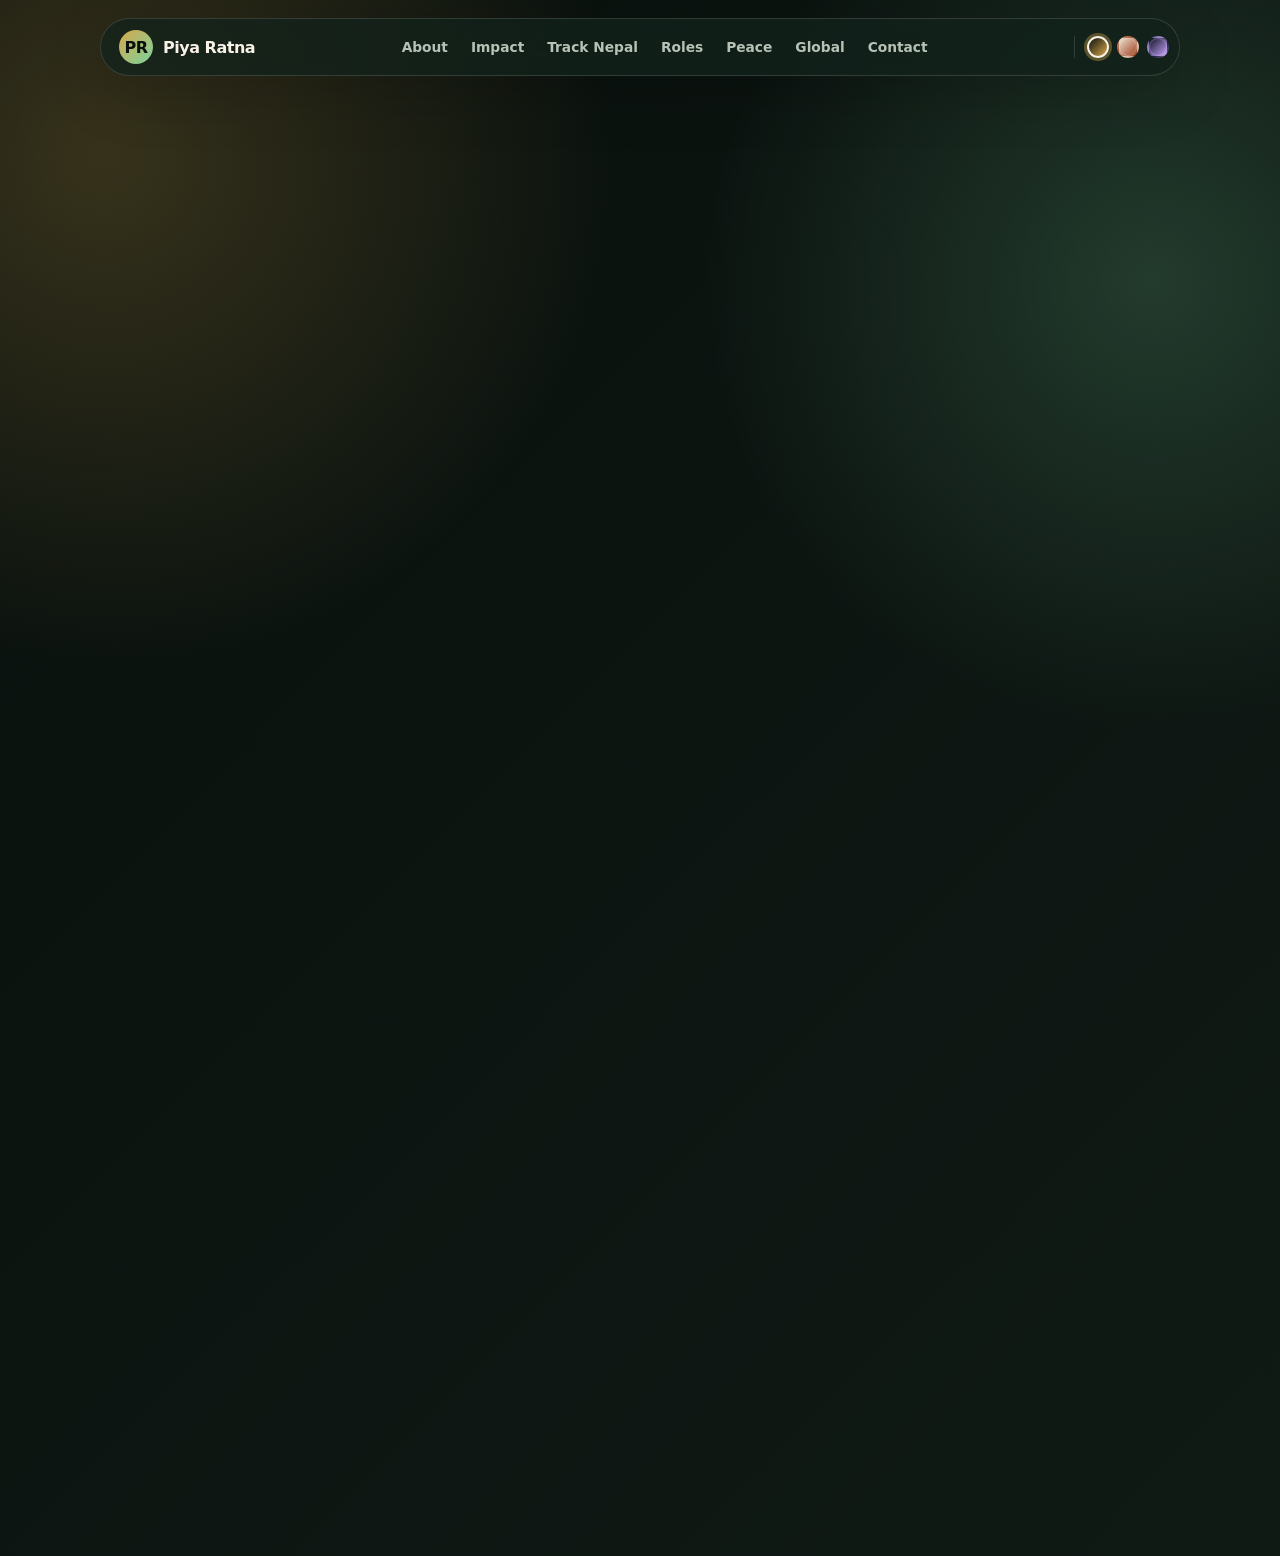
==== commit 821cc1c4: "Update index.html" ====
--- a/index.html
+++ b/index.html
@@ -4,334 +4,51 @@
   <meta charset="UTF-8" />
   <meta name="viewport" content="width=device-width, initial-scale=1.0" />
   <title>Dr. Piya Ratna — Global Youth Leader & Peace Ambassador</title>
-  <meta name="description" content="Official portfolio of Dr. Piya Ratna, highlighting youth empowerment, peacebuilding, sustainable development, and leadership roles." />
+  <meta name="description" content="Official portfolio of Dr. Piya Ratna, global youth leader, peace ambassador, social worker, and sustainable development advocate from Nepal." />
   <meta name="theme-color" content="#0d1210" />
   <link rel="preconnect" href="https://api.fontshare.com" />
   <link href="https://api.fontshare.com/v2/css?f[]=cabinet-grotesk@400,500,700,800,900&display=swap" rel="stylesheet" />
   <style>
     :root{
-      --bg:#09100d;
-      --bg-2:#101a15;
-      --panel:#13221c;
-      --panel-2:#172a22;
-      --text:#f7f1e7;
-      --muted:#b7c2b7;
-      --soft:#d9c7a8;
-      --accent:#d8a74b;
-      --accent-2:#7bd39d;
-      --line:rgba(247,241,231,.14);
-      --shadow:0 34px 90px rgba(0,0,0,.34);
-      --radius:28px;
-      --max:1180px;
+      --bg:#09100d; --bg-2:#101a15; --panel:#13221c; --panel-2:#172a22;
+      --text:#f7f1e7; --muted:#b7c2b7; --soft:#d9c7a8; --accent:#d8a74b; --accent-2:#7bd39d;
+      --line:rgba(247,241,231,.14); --shadow:0 34px 90px rgba(0,0,0,.34); --radius:28px; --max:1180px;
     }
-
-    html[data-theme="sand"]{
-      --bg:#efe2cf;
-      --bg-2:#e5d2b7;
-      --panel:#fff6ea;
-      --panel-2:#f3e0c4;
-      --text:#21170f;
-      --muted:#625241;
-      --soft:#7a5830;
-      --accent:#9d3f20;
-      --accent-2:#32734b;
-      --line:rgba(33,23,15,.15);
-      --shadow:0 34px 90px rgba(89,60,30,.18);
-    }
-
-    html[data-theme="royal"]{
-      --bg:#0b1020;
-      --bg-2:#121a36;
-      --panel:#18234a;
-      --panel-2:#101833;
-      --text:#f4f0ff;
-      --muted:#c2bfe0;
-      --soft:#d6c8ff;
-      --accent:#c9a6ff;
-      --accent-2:#63d5ff;
-      --line:rgba(244,240,255,.16);
-      --shadow:0 34px 90px rgba(0,0,0,.42);
-    }
-
-    *{box-sizing:border-box;margin:0;padding:0}
-    html{scroll-behavior:smooth;background:var(--bg)}
-    body{
-      font-family:"Cabinet Grotesk",Inter,system-ui,-apple-system,BlinkMacSystemFont,"Segoe UI",sans-serif;
-      color:var(--text);
-      background:
-        radial-gradient(circle at 8% 10%, color-mix(in srgb, var(--accent) 22%, transparent), transparent 32rem),
-        radial-gradient(circle at 90% 18%, color-mix(in srgb, var(--accent-2) 20%, transparent), transparent 28rem),
-        linear-gradient(135deg,var(--bg),var(--bg-2));
-      min-height:100vh;
-      overflow-x:hidden;
-    }
-
-    body::before{
-      content:"";
-      position:fixed;
-      inset:0;
-      pointer-events:none;
-      opacity:.28;
-      background-image:
-        linear-gradient(rgba(255,255,255,.045) 1px,transparent 1px),
-        linear-gradient(90deg,rgba(255,255,255,.035) 1px,transparent 1px);
-      background-size:72px 72px;
-      mask-image:linear-gradient(to bottom,black,transparent 85%);
-      z-index:-2;
-    }
-
-    body::after{
-      content:"";
-      position:fixed;
-      inset:0;
-      pointer-events:none;
-      background:linear-gradient(120deg,rgba(255,255,255,.06),transparent 18%,transparent 82%,rgba(255,255,255,.05));
-      mix-blend-mode:overlay;
-      z-index:-1;
-    }
-
-    a{color:inherit;text-decoration:none}
-    img{display:block;max-width:100%}
-    button,input,textarea{font:inherit}
-    ::selection{background:var(--accent);color:var(--bg)}
-
-    .skip-link{
-      position:absolute;
-      top:-100px;
-      left:18px;
-      z-index:9999;
-      background:var(--text);
-      color:var(--bg);
-      padding:12px 16px;
-      border-radius:999px;
-      font-weight:800;
-    }
-    .skip-link:focus{top:18px}
-
+    html[data-theme="sand"]{--bg:#efe2cf;--bg-2:#e5d2b7;--panel:#fff6ea;--panel-2:#f3e0c4;--text:#21170f;--muted:#625241;--soft:#7a5830;--accent:#9d3f20;--accent-2:#32734b;--line:rgba(33,23,15,.15);--shadow:0 34px 90px rgba(89,60,30,.18)}
+    html[data-theme="royal"]{--bg:#0b1020;--bg-2:#121a36;--panel:#18234a;--panel-2:#101833;--text:#f4f0ff;--muted:#c2bfe0;--soft:#d6c8ff;--accent:#c9a6ff;--accent-2:#63d5ff;--line:rgba(244,240,255,.16);--shadow:0 34px 90px rgba(0,0,0,.42)}
+    *{box-sizing:border-box;margin:0;padding:0} html{scroll-behavior:smooth;background:var(--bg)}
+    body{font-family:"Cabinet Grotesk",Inter,system-ui,-apple-system,BlinkMacSystemFont,"Segoe UI",sans-serif;color:var(--text);background:radial-gradient(circle at 8% 10%,color-mix(in srgb,var(--accent) 22%,transparent),transparent 32rem),radial-gradient(circle at 90% 18%,color-mix(in srgb,var(--accent-2) 20%,transparent),transparent 28rem),linear-gradient(135deg,var(--bg),var(--bg-2));min-height:100vh;overflow-x:hidden}
+    body::before{content:"";position:fixed;inset:0;pointer-events:none;opacity:.24;background-image:linear-gradient(rgba(255,255,255,.045) 1px,transparent 1px),linear-gradient(90deg,rgba(255,255,255,.035) 1px,transparent 1px);background-size:72px 72px;mask-image:linear-gradient(to bottom,black,transparent 85%);z-index:-2}
+    body::after{content:"";position:fixed;inset:0;pointer-events:none;background:linear-gradient(120deg,rgba(255,255,255,.06),transparent 18%,transparent 82%,rgba(255,255,255,.05));mix-blend-mode:overlay;z-index:-1}
+    a{color:inherit;text-decoration:none} img{display:block;max-width:100%} button,input,textarea{font:inherit} ::selection{background:var(--accent);color:var(--bg)}
+    .skip-link{position:absolute;top:-100px;left:18px;z-index:9999;background:var(--text);color:var(--bg);padding:12px 16px;border-radius:999px;font-weight:800}.skip-link:focus{top:18px}
     .container{width:min(var(--max),calc(100% - 40px));margin-inline:auto}
-
-    .nav{
-      position:fixed;
-      top:18px;
-      left:50%;
-      transform:translateX(-50%);
-      width:min(1050px,calc(100% - 28px));
-      z-index:50;
-      display:flex;
-      align-items:center;
-      justify-content:space-between;
-      gap:16px;
-      padding:10px 10px 10px 18px;
-      border:1px solid var(--line);
-      border-radius:999px;
-      background:color-mix(in srgb,var(--panel) 78%,transparent);
-      backdrop-filter:blur(22px) saturate(140%);
-      box-shadow:0 16px 60px rgba(0,0,0,.18);
-    }
-
-    .brand{display:flex;align-items:center;gap:10px;font-weight:900;letter-spacing:-.03em;white-space:nowrap}
-    .brand-mark{
-      width:34px;height:34px;border-radius:50%;
-      display:grid;place-items:center;
-      background:linear-gradient(135deg,var(--accent),var(--accent-2));
-      color:var(--bg);
-      font-weight:900;
-    }
-
-    .nav-links{display:flex;align-items:center;gap:6px}
-    .nav-links a{
-      padding:10px 13px;
-      border-radius:999px;
-      color:var(--muted);
-      font-size:.9rem;
-      font-weight:700;
-      transition:.25s ease;
-    }
-    .nav-links a:hover,.nav-links a.active{background:rgba(255,255,255,.08);color:var(--text)}
-
-    .theme-switcher{display:flex;gap:8px;border-left:1px solid var(--line);padding-left:12px}
-    .theme-dot{
-      width:22px;height:22px;border-radius:50%;border:2px solid transparent;cursor:pointer;
-      box-shadow:inset 0 0 0 1px rgba(255,255,255,.22);
-      transition:.2s ease;
-    }
-    .theme-dot:hover{transform:scale(1.08)}
-    .theme-dot[aria-pressed="true"]{border-color:var(--text);box-shadow:0 0 0 3px color-mix(in srgb,var(--accent) 38%,transparent)}
-    .theme-dot.obsidian{background:linear-gradient(135deg,#09100d,#d8a74b)}
-    .theme-dot.sand{background:linear-gradient(135deg,#efe2cf,#9d3f20)}
-    .theme-dot.royal{background:linear-gradient(135deg,#0b1020,#c9a6ff)}
-    .menu-btn{display:none;background:transparent;border:1px solid var(--line);color:var(--text);border-radius:999px;padding:10px 13px;font-weight:800;cursor:pointer}
-
-    main{position:relative;z-index:1}
-    section{position:relative}
-    .hero{min-height:100svh;display:grid;align-items:center;padding:130px 0 70px}
-    .hero-grid{display:grid;grid-template-columns:1.03fr .97fr;gap:58px;align-items:center}
-    .kicker{
-      display:inline-flex;align-items:center;gap:9px;
-      padding:8px 13px;border:1px solid var(--line);border-radius:999px;
-      background:rgba(255,255,255,.05);color:var(--soft);
-      font-size:.78rem;font-weight:900;letter-spacing:.09em;text-transform:uppercase;
-      margin-bottom:24px;
-    }
-    .kicker::before{content:"";width:8px;height:8px;border-radius:50%;background:var(--accent);box-shadow:0 0 18px var(--accent)}
-
-    h1{
-      font-size:clamp(4rem,9vw,8.4rem);
-      line-height:.86;
-      letter-spacing:-.08em;
-      font-weight:900;
-      max-width:780px;
-    }
-    .gradient-text{background:linear-gradient(135deg,var(--text),var(--soft),var(--accent));-webkit-background-clip:text;background-clip:text;color:transparent}
-    .hero-copy{font-size:clamp(1.05rem,1.8vw,1.35rem);line-height:1.62;color:var(--muted);max-width:640px;margin:26px 0 34px}
-    .hero-actions{display:flex;gap:14px;flex-wrap:wrap}
-    .btn{
-      display:inline-flex;align-items:center;justify-content:center;gap:10px;
-      padding:15px 22px;border-radius:999px;font-weight:900;border:1px solid transparent;
-      transition:transform .25s ease,box-shadow .25s ease,background .25s ease,color .25s ease,border-color .25s ease;
-      min-height:52px;
-    }
-    .btn:hover{transform:translateY(-3px)}
-    .btn.primary{background:var(--text);color:var(--bg);box-shadow:0 18px 44px color-mix(in srgb,var(--text) 13%,transparent)}
-    .btn.primary:hover{background:var(--accent);box-shadow:0 20px 54px color-mix(in srgb,var(--accent) 28%,transparent)}
-    .btn.ghost{border-color:var(--line);color:var(--text);background:rgba(255,255,255,.04)}
-    .btn.ghost:hover{border-color:var(--accent);color:var(--accent);background:rgba(255,255,255,.08)}
-
-    .hero-card{position:relative;isolation:isolate}
-    .portrait-shell{
-      position:relative;border-radius:42px;overflow:hidden;
-      background:linear-gradient(145deg,rgba(255,255,255,.12),rgba(255,255,255,.02));
-      border:1px solid var(--line);
-      padding:12px;
-      box-shadow:var(--shadow);
-    }
-    .portrait-shell::before{
-      content:"";position:absolute;inset:-30%;z-index:-1;
-      background:conic-gradient(from 90deg,var(--accent),transparent,var(--accent-2),transparent,var(--accent));
-      animation:spin 18s linear infinite;opacity:.55;
-    }
-    @keyframes spin{to{transform:rotate(360deg)}}
-    .portrait-inner{border-radius:32px;overflow:hidden;background:var(--panel-2);aspect-ratio:4/5;position:relative}
-    .portrait-inner img{width:100%;height:100%;object-fit:cover;filter:saturate(1.05) contrast(1.03)}
-    .portrait-badge{
-      position:absolute;left:20px;right:20px;bottom:20px;
-      border:1px solid var(--line);border-radius:24px;padding:16px 18px;
-      background:color-mix(in srgb,var(--panel) 78%,transparent);backdrop-filter:blur(18px);
-      display:flex;justify-content:space-between;gap:18px;align-items:center;
-    }
-    .portrait-badge strong{display:block;font-size:.95rem}
-    .portrait-badge span{color:var(--muted);font-size:.82rem}
-    .signal{display:flex;gap:5px;align-items:flex-end;height:24px}
-    .signal i{display:block;width:5px;border-radius:99px;background:var(--accent)}
-    .signal i:nth-child(1){height:9px}.signal i:nth-child(2){height:16px}.signal i:nth-child(3){height:23px;background:var(--accent-2)}
-
-    .floating-card{
-      position:absolute;border:1px solid var(--line);border-radius:22px;background:color-mix(in srgb,var(--panel) 76%,transparent);
-      backdrop-filter:blur(18px);padding:16px 18px;box-shadow:0 20px 50px rgba(0,0,0,.22);
-      animation:float 4.4s ease-in-out infinite;
-    }
-    .floating-card.one{top:36px;left:-35px}.floating-card.two{right:-28px;bottom:120px;animation-delay:1.4s}
-    .floating-card small{display:block;color:var(--muted);font-weight:700}.floating-card b{font-size:1.5rem;letter-spacing:-.04em}
-    @keyframes float{0%,100%{transform:translateY(0)}50%{transform:translateY(-12px)}}
-
-    .section-pad{padding:105px 0}
-    .section-head{display:flex;justify-content:space-between;align-items:end;gap:30px;margin-bottom:38px}
-    .section-label{color:var(--accent);font-weight:900;text-transform:uppercase;letter-spacing:.12em;font-size:.78rem;margin-bottom:12px;display:block}
-    h2{font-size:clamp(2.5rem,5.8vw,5.6rem);line-height:.92;letter-spacing:-.06em;font-weight:900;max-width:780px}
-    .section-lede{color:var(--muted);font-size:1.05rem;line-height:1.65;max-width:470px}
-
-    .panel-grid{display:grid;grid-template-columns:repeat(3,1fr);gap:18px}
-    .impact-card{
-      min-height:300px;border:1px solid var(--line);border-radius:var(--radius);padding:28px;background:linear-gradient(180deg,rgba(255,255,255,.07),rgba(255,255,255,.025));
-      box-shadow:0 18px 60px rgba(0,0,0,.12);position:relative;overflow:hidden;transition:.28s ease;
-    }
-    .impact-card::after{content:"";position:absolute;right:-70px;top:-70px;width:160px;height:160px;border-radius:50%;background:color-mix(in srgb,var(--accent) 22%,transparent);filter:blur(8px);transition:.28s ease}
-    .impact-card:hover{transform:translateY(-8px);border-color:color-mix(in srgb,var(--accent) 46%,var(--line))}
-    .impact-card:hover::after{transform:scale(1.2);background:color-mix(in srgb,var(--accent-2) 24%,transparent)}
-    .card-num{display:block;color:var(--accent);font-weight:900;margin-bottom:50px}
-    .impact-card h3{font-size:1.55rem;line-height:1.02;letter-spacing:-.03em;margin-bottom:14px;position:relative;z-index:1}
-    .impact-card p{color:var(--muted);line-height:1.55;position:relative;z-index:1}
-
-    .feature{
-      border:1px solid var(--line);border-radius:36px;background:linear-gradient(135deg,rgba(255,255,255,.08),rgba(255,255,255,.025));
-      padding:42px;display:grid;grid-template-columns:.85fr 1.15fr;gap:45px;align-items:center;box-shadow:var(--shadow);
-    }
-    .feature h3{font-size:clamp(2.2rem,4.4vw,4.6rem);line-height:.9;letter-spacing:-.06em;margin-bottom:18px}
-    .feature p{color:var(--muted);line-height:1.68;font-size:1.08rem;margin-bottom:22px}
-    .feature-media{min-height:350px;border-radius:28px;border:1px solid var(--line);background:
-      radial-gradient(circle at 24% 25%,color-mix(in srgb,var(--accent) 30%,transparent),transparent 27%),
-      radial-gradient(circle at 80% 70%,color-mix(in srgb,var(--accent-2) 28%,transparent),transparent 30%),
-      linear-gradient(145deg,var(--panel),var(--panel-2));position:relative;overflow:hidden;display:grid;place-items:center}
-    .orbital{width:220px;height:220px;border:1px solid var(--line);border-radius:50%;display:grid;place-items:center;position:relative}
-    .orbital::before,.orbital::after{content:"";position:absolute;border:1px solid var(--line);border-radius:50%}
-    .orbital::before{inset:28px}.orbital::after{inset:-38px;border-style:dashed;animation:spin 22s linear infinite}
-    .orbital span{font-size:3rem;font-weight:900;color:var(--accent)}
-
-    .timeline{border-top:1px solid var(--line)}
-    .role-row{display:grid;grid-template-columns:1.1fr 1fr .55fr;gap:18px;padding:28px 0;border-bottom:1px solid var(--line);align-items:center;transition:.25s ease}
-    .role-row:hover{padding-left:14px;background:linear-gradient(90deg,rgba(255,255,255,.045),transparent)}
-    .role-row h3{font-size:clamp(1.3rem,2vw,2rem);letter-spacing:-.035em}
-    .role-row p{color:var(--muted);line-height:1.45}
-    .pill{justify-self:end;border:1px solid var(--line);border-radius:999px;color:var(--accent);font-weight:900;font-size:.76rem;letter-spacing:.08em;text-transform:uppercase;padding:9px 12px;background:rgba(255,255,255,.04)}
-
-    .contact-wrap{display:grid;grid-template-columns:.9fr 1.1fr;gap:26px;align-items:stretch}
-    .contact-card{border:1px solid var(--line);border-radius:34px;background:linear-gradient(180deg,rgba(255,255,255,.07),rgba(255,255,255,.025));padding:34px;box-shadow:var(--shadow)}
-    .contact-card p{color:var(--muted);line-height:1.7;margin-top:14px}
-    .link-stack{display:grid;gap:12px;margin-top:26px}
-    .contact-link{display:flex;justify-content:space-between;align-items:center;gap:18px;border:1px solid var(--line);border-radius:20px;padding:17px 18px;background:rgba(255,255,255,.04);font-weight:900;transition:.25s ease}
-    .contact-link:hover{border-color:var(--accent);color:var(--accent);transform:translateX(4px)}
-    form{display:grid;gap:14px}
-    label{font-size:.78rem;font-weight:900;color:var(--muted);letter-spacing:.08em;text-transform:uppercase;margin-bottom:7px;display:block}
-    input,textarea{width:100%;border:1px solid var(--line);background:rgba(255,255,255,.045);border-radius:18px;color:var(--text);padding:16px 17px;outline:none;transition:.22s ease}
-    textarea{min-height:128px;resize:vertical}
-    input:focus,textarea:focus{border-color:var(--accent);background:rgba(255,255,255,.08);box-shadow:0 0 0 4px color-mix(in srgb,var(--accent) 18%,transparent)}
-    .status{min-height:22px;color:var(--accent);font-weight:800;font-size:.92rem}
-
-    .footer{padding:34px 0 50px;color:var(--muted)}
-    .footer-row{display:flex;justify-content:space-between;align-items:center;gap:20px;border-top:1px solid var(--line);padding-top:24px;flex-wrap:wrap}
-    .footer small{font-weight:700}
-
-    .reveal{opacity:0;transform:translateY(28px);transition:opacity .7s cubic-bezier(.16,1,.3,1),transform .7s cubic-bezier(.16,1,.3,1)}
-    .reveal.visible{opacity:1;transform:none}
-
-    @media (max-width:980px){
-      .hero-grid,.feature,.contact-wrap{grid-template-columns:1fr}
-      .hero-card{max-width:560px;margin-inline:auto;width:100%}
-      .panel-grid{grid-template-columns:1fr}
-      .section-head{display:block}.section-lede{margin-top:18px}
-      .role-row{grid-template-columns:1fr}.pill{justify-self:start}
-    }
-
-    @media (max-width:760px){
-      .nav{border-radius:28px;align-items:flex-start;flex-wrap:wrap}
-      .menu-btn{display:inline-flex}
-      .nav-links{display:none;order:3;width:100%;grid-template-columns:1fr;gap:4px;padding-top:10px;border-top:1px solid var(--line)}
-      .nav.open .nav-links{display:grid}
-      .theme-switcher{border-left:0;padding-left:0;margin-left:auto}
-      .hero{padding-top:122px}.floating-card{display:none}
-      h1{font-size:clamp(3.35rem,16vw,5rem)}
-      .section-pad{padding:76px 0}.feature,.contact-card{padding:26px;border-radius:26px}
-      .portrait-badge{position:static;margin:12px 0 0}.portrait-inner{aspect-ratio:4/4.7}
-    }
-
-    @media (prefers-reduced-motion:reduce){
-      *,*::before,*::after{animation-duration:.001ms!important;animation-iteration-count:1!important;scroll-behavior:auto!important;transition-duration:.001ms!important}
-    }
+    .nav{position:fixed;top:18px;left:50%;transform:translateX(-50%);width:min(1080px,calc(100% - 28px));z-index:50;display:flex;align-items:center;justify-content:space-between;gap:12px;padding:10px 10px 10px 18px;border:1px solid var(--line);border-radius:999px;background:color-mix(in srgb,var(--panel) 78%,transparent);backdrop-filter:blur(22px) saturate(140%);box-shadow:0 16px 60px rgba(0,0,0,.18)}
+    .brand{display:flex;align-items:center;gap:10px;font-weight:900;letter-spacing:-.03em;white-space:nowrap}.brand-mark{width:34px;height:34px;border-radius:50%;display:grid;place-items:center;background:linear-gradient(135deg,var(--accent),var(--accent-2));color:var(--bg);font-weight:900}
+    .nav-links{display:flex;align-items:center;gap:3px}.nav-links a{padding:10px 10px;border-radius:999px;color:var(--muted);font-size:.86rem;font-weight:800;transition:.25s ease}.nav-links a:hover,.nav-links a.active{background:rgba(255,255,255,.08);color:var(--text)}
+    .theme-switcher{display:flex;gap:8px;border-left:1px solid var(--line);padding-left:12px}.theme-dot{width:22px;height:22px;border-radius:50%;border:2px solid transparent;cursor:pointer;box-shadow:inset 0 0 0 1px rgba(255,255,255,.22);transition:.2s ease}.theme-dot:hover{transform:scale(1.08)}.theme-dot[aria-pressed="true"]{border-color:var(--text);box-shadow:0 0 0 3px color-mix(in srgb,var(--accent) 38%,transparent)}.theme-dot.obsidian{background:linear-gradient(135deg,#09100d,#d8a74b)}.theme-dot.sand{background:linear-gradient(135deg,#efe2cf,#9d3f20)}.theme-dot.royal{background:linear-gradient(135deg,#0b1020,#c9a6ff)}.menu-btn{display:none;background:transparent;border:1px solid var(--line);color:var(--text);border-radius:999px;padding:10px 13px;font-weight:800;cursor:pointer}
+    .hero{min-height:100svh;display:grid;align-items:center;padding:130px 0 70px}.hero-grid{display:grid;grid-template-columns:1.03fr .97fr;gap:58px;align-items:center}.kicker{display:inline-flex;align-items:center;gap:9px;padding:8px 13px;border:1px solid var(--line);border-radius:999px;background:rgba(255,255,255,.05);color:var(--soft);font-size:.78rem;font-weight:900;letter-spacing:.09em;text-transform:uppercase;margin-bottom:24px}.kicker::before{content:"";width:8px;height:8px;border-radius:50%;background:var(--accent);box-shadow:0 0 18px var(--accent)}
+    h1{font-size:clamp(4rem,9vw,8.4rem);line-height:.86;letter-spacing:-.08em;font-weight:900;max-width:780px}.gradient-text{background:linear-gradient(135deg,var(--text),var(--soft),var(--accent));-webkit-background-clip:text;background-clip:text;color:transparent}.hero-copy{font-size:clamp(1.05rem,1.8vw,1.35rem);line-height:1.62;color:var(--muted);max-width:675px;margin:26px 0 34px}.hero-actions{display:flex;gap:14px;flex-wrap:wrap}
+    .btn{display:inline-flex;align-items:center;justify-content:center;gap:10px;padding:15px 22px;border-radius:999px;font-weight:900;border:1px solid transparent;transition:transform .25s ease,box-shadow .25s ease,background .25s ease,color .25s ease,border-color .25s ease;min-height:52px}.btn:hover{transform:translateY(-3px)}.btn.primary{background:var(--text);color:var(--bg);box-shadow:0 18px 44px color-mix(in srgb,var(--text) 13%,transparent)}.btn.primary:hover{background:var(--accent);box-shadow:0 20px 54px color-mix(in srgb,var(--accent) 28%,transparent)}.btn.ghost{border-color:var(--line);color:var(--text);background:rgba(255,255,255,.04)}.btn.ghost:hover{border-color:var(--accent);color:var(--accent);background:rgba(255,255,255,.08)}
+    .hero-card{position:relative;isolation:isolate}.portrait-shell{position:relative;border-radius:42px;overflow:hidden;background:linear-gradient(145deg,rgba(255,255,255,.12),rgba(255,255,255,.02));border:1px solid var(--line);padding:12px;box-shadow:var(--shadow)}.portrait-shell::before{content:"";position:absolute;inset:-30%;z-index:-1;background:conic-gradient(from 90deg,var(--accent),transparent,var(--accent-2),transparent,var(--accent));animation:spin 18s linear infinite;opacity:.55}@keyframes spin{to{transform:rotate(360deg)}}.portrait-inner{border-radius:32px;overflow:hidden;background:var(--panel-2);aspect-ratio:4/5;position:relative}.portrait-inner img{width:100%;height:100%;object-fit:cover;filter:saturate(1.05) contrast(1.03)}.portrait-badge{position:absolute;left:20px;right:20px;bottom:20px;border:1px solid var(--line);border-radius:24px;padding:16px 18px;background:color-mix(in srgb,var(--panel) 78%,transparent);backdrop-filter:blur(18px);display:flex;justify-content:space-between;gap:18px;align-items:center}.portrait-badge strong{display:block;font-size:.95rem}.portrait-badge span{color:var(--muted);font-size:.82rem}.signal{display:flex;gap:5px;align-items:flex-end;height:24px}.signal i{display:block;width:5px;border-radius:99px;background:var(--accent)}.signal i:nth-child(1){height:9px}.signal i:nth-child(2){height:16px}.signal i:nth-child(3){height:23px;background:var(--accent-2)}
+    .floating-card{position:absolute;border:1px solid var(--line);border-radius:22px;background:color-mix(in srgb,var(--panel) 76%,transparent);backdrop-filter:blur(18px);padding:16px 18px;box-shadow:0 20px 50px rgba(0,0,0,.22);animation:float 4.4s ease-in-out infinite}.floating-card.one{top:36px;left:-35px}.floating-card.two{right:-28px;bottom:120px;animation-delay:1.4s}.floating-card small{display:block;color:var(--muted);font-weight:700}.floating-card b{font-size:1.35rem;letter-spacing:-.04em}@keyframes float{0%,100%{transform:translateY(0)}50%{transform:translateY(-12px)}}
+    .section-pad{padding:105px 0}.section-head{display:flex;justify-content:space-between;align-items:end;gap:30px;margin-bottom:38px}.section-label{color:var(--accent);font-weight:900;text-transform:uppercase;letter-spacing:.12em;font-size:.78rem;margin-bottom:12px;display:block}h2{font-size:clamp(2.5rem,5.8vw,5.6rem);line-height:.92;letter-spacing:-.06em;font-weight:900;max-width:780px}.section-lede{color:var(--muted);font-size:1.05rem;line-height:1.65;max-width:510px}.two-col{display:grid;grid-template-columns:.85fr 1.15fr;gap:45px;align-items:start}.body-card{border:1px solid var(--line);border-radius:var(--radius);padding:32px;background:linear-gradient(180deg,rgba(255,255,255,.07),rgba(255,255,255,.025));box-shadow:0 18px 60px rgba(0,0,0,.12)}.body-card p{color:var(--muted);line-height:1.75;font-size:1.05rem}.quote{margin-top:20px;padding:24px;border-left:4px solid var(--accent);border-radius:18px;background:rgba(255,255,255,.045);color:var(--text);font-size:1.15rem;line-height:1.55;font-weight:800}.logo-collage{display:grid;grid-template-columns:1fr 1fr;gap:16px}.logo-tile{min-height:160px;border:1px solid var(--line);border-radius:24px;display:grid;place-items:center;background:linear-gradient(145deg,rgba(255,255,255,.08),rgba(255,255,255,.02));font-size:1.35rem;font-weight:900;color:var(--accent);text-align:center;padding:20px}
+    .panel-grid{display:grid;grid-template-columns:repeat(3,1fr);gap:18px}.impact-card{min-height:300px;border:1px solid var(--line);border-radius:var(--radius);padding:28px;background:linear-gradient(180deg,rgba(255,255,255,.07),rgba(255,255,255,.025));box-shadow:0 18px 60px rgba(0,0,0,.12);position:relative;overflow:hidden;transition:.28s ease}.impact-card::after{content:"";position:absolute;right:-70px;top:-70px;width:160px;height:160px;border-radius:50%;background:color-mix(in srgb,var(--accent) 22%,transparent);filter:blur(8px);transition:.28s ease}.impact-card:hover{transform:translateY(-8px);border-color:color-mix(in srgb,var(--accent) 46%,var(--line))}.impact-card:hover::after{transform:scale(1.2);background:color-mix(in srgb,var(--accent-2) 24%,transparent)}.card-num{display:block;color:var(--accent);font-weight:900;margin-bottom:50px}.impact-card h3{font-size:1.55rem;line-height:1.02;letter-spacing:-.03em;margin-bottom:14px;position:relative;z-index:1}.impact-card p{color:var(--muted);line-height:1.55;position:relative;z-index:1}
+    .feature{border:1px solid var(--line);border-radius:36px;background:linear-gradient(135deg,rgba(255,255,255,.08),rgba(255,255,255,.025));padding:42px;display:grid;grid-template-columns:.85fr 1.15fr;gap:45px;align-items:center;box-shadow:var(--shadow)}.feature h3{font-size:clamp(2.2rem,4.4vw,4.6rem);line-height:.9;letter-spacing:-.06em;margin-bottom:18px}.feature p{color:var(--muted);line-height:1.68;font-size:1.08rem;margin-bottom:22px}.feature-media{min-height:350px;border-radius:28px;border:1px solid var(--line);background:radial-gradient(circle at 24% 25%,color-mix(in srgb,var(--accent) 30%,transparent),transparent 27%),radial-gradient(circle at 80% 70%,color-mix(in srgb,var(--accent-2) 28%,transparent),transparent 30%),linear-gradient(145deg,var(--panel),var(--panel-2));position:relative;overflow:hidden;display:grid;place-items:center}.orbital{width:220px;height:220px;border:1px solid var(--line);border-radius:50%;display:grid;place-items:center;position:relative}.orbital::before,.orbital::after{content:"";position:absolute;border:1px solid var(--line);border-radius:50%}.orbital::before{inset:28px}.orbital::after{inset:-38px;border-style:dashed;animation:spin 22s linear infinite}.orbital span{font-size:3rem;font-weight:900;color:var(--accent)}
+    .timeline{border-top:1px solid var(--line)}.role-row{display:grid;grid-template-columns:1.1fr 1fr .55fr;gap:18px;padding:28px 0;border-bottom:1px solid var(--line);align-items:center;transition:.25s ease}.role-row:hover{padding-left:14px;background:linear-gradient(90deg,rgba(255,255,255,.045),transparent)}.role-row h3{font-size:clamp(1.3rem,2vw,2rem);letter-spacing:-.035em}.role-row p{color:var(--muted);line-height:1.45}.pill{justify-self:end;border:1px solid var(--line);border-radius:999px;color:var(--accent);font-weight:900;font-size:.76rem;letter-spacing:.08em;text-transform:uppercase;padding:9px 12px;background:rgba(255,255,255,.04)}
+    .peace-list{display:grid;gap:18px}.peace-item{border:1px solid var(--line);border-radius:24px;padding:24px;background:rgba(255,255,255,.04);display:grid;grid-template-columns:80px 1fr;gap:18px}.peace-year{color:var(--accent);font-weight:900;letter-spacing:.05em}.peace-item h3{font-size:1.35rem;margin-bottom:9px}.peace-item p{color:var(--muted);line-height:1.62}.marquee-grid{display:grid;grid-template-columns:repeat(3,1fr);gap:18px}.global-card{min-height:245px;border:1px solid var(--line);border-radius:26px;padding:24px;background:linear-gradient(180deg,rgba(255,255,255,.07),rgba(255,255,255,.025));display:flex;flex-direction:column;justify-content:space-between}.global-card span{color:var(--accent);font-weight:900}.global-card h3{font-size:1.45rem;letter-spacing:-.03em}.global-card p{color:var(--muted);line-height:1.55}
+    .contact-wrap{display:grid;grid-template-columns:.9fr 1.1fr;gap:26px;align-items:stretch}.contact-card{border:1px solid var(--line);border-radius:34px;background:linear-gradient(180deg,rgba(255,255,255,.07),rgba(255,255,255,.025));padding:34px;box-shadow:var(--shadow)}.contact-card p{color:var(--muted);line-height:1.7;margin-top:14px}.link-stack{display:grid;gap:12px;margin-top:26px}.contact-link{display:flex;justify-content:space-between;align-items:center;gap:18px;border:1px solid var(--line);border-radius:20px;padding:17px 18px;background:rgba(255,255,255,.04);font-weight:900;transition:.25s ease}.contact-link:hover{border-color:var(--accent);color:var(--accent);transform:translateX(4px)}form{display:grid;gap:14px}label{font-size:.78rem;font-weight:900;color:var(--muted);letter-spacing:.08em;text-transform:uppercase;margin-bottom:7px;display:block}input,textarea{width:100%;border:1px solid var(--line);background:rgba(255,255,255,.045);border-radius:18px;color:var(--text);padding:16px 17px;outline:none;transition:.22s ease}textarea{min-height:128px;resize:vertical}input:focus,textarea:focus{border-color:var(--accent);background:rgba(255,255,255,.08);box-shadow:0 0 0 4px color-mix(in srgb,var(--accent) 18%,transparent)}.status{min-height:22px;color:var(--accent);font-weight:800;font-size:.92rem}.footer{padding:34px 0 50px;color:var(--muted)}.footer-row{display:flex;justify-content:space-between;align-items:center;gap:20px;border-top:1px solid var(--line);padding-top:24px;flex-wrap:wrap}.footer small{font-weight:700}.reveal{opacity:0;transform:translateY(28px);transition:opacity .7s cubic-bezier(.16,1,.3,1),transform .7s cubic-bezier(.16,1,.3,1)}.reveal.visible{opacity:1;transform:none}
+    @media (max-width:980px){.hero-grid,.feature,.contact-wrap,.two-col{grid-template-columns:1fr}.hero-card{max-width:560px;margin-inline:auto;width:100%}.panel-grid,.marquee-grid{grid-template-columns:1fr}.section-head{display:block}.section-lede{margin-top:18px}.role-row{grid-template-columns:1fr}.pill{justify-self:start}.logo-collage{grid-template-columns:1fr 1fr}}
+    @media (max-width:760px){.nav{border-radius:28px;align-items:flex-start;flex-wrap:wrap}.menu-btn{display:inline-flex}.nav-links{display:none;order:3;width:100%;grid-template-columns:1fr;gap:4px;padding-top:10px;border-top:1px solid var(--line)}.nav.open .nav-links{display:grid}.theme-switcher{border-left:0;padding-left:0;margin-left:auto}.hero{padding-top:122px}.floating-card{display:none}h1{font-size:clamp(3.35rem,16vw,5rem)}.section-pad{padding:76px 0}.feature,.contact-card,.body-card{padding:26px;border-radius:26px}.portrait-badge{position:static;margin:12px 0 0}.portrait-inner{aspect-ratio:4/4.7}.peace-item{grid-template-columns:1fr}.logo-collage{grid-template-columns:1fr}}
+    @media (prefers-reduced-motion:reduce){*,*::before,*::after{animation-duration:.001ms!important;animation-iteration-count:1!important;scroll-behavior:auto!important;transition-duration:.001ms!important}}
   </style>
 </head>
 <body>
   <a href="#main" class="skip-link">Skip to content</a>
-
   <nav class="nav" id="siteNav" aria-label="Primary navigation">
-    <a class="brand" href="#home" aria-label="Piya Ratna home">
-      <span class="brand-mark">PR</span>
-      <span>Piya Ratna</span>
-    </a>
+    <a class="brand" href="#home" aria-label="Piya Ratna home"><span class="brand-mark">PR</span><span>Piya Ratna</span></a>
     <div class="nav-links" id="navLinks">
-      <a href="#impact">Impact</a>
-      <a href="#work">Work</a>
-      <a href="#roles">Roles</a>
-      <a href="#contact">Contact</a>
+      <a href="#about">About</a><a href="#impact">Impact</a><a href="#work">Track Nepal</a><a href="#roles">Roles</a><a href="#peace">Peace</a><a href="#global">Global</a><a href="#contact">Contact</a>
     </div>
     <div class="theme-switcher" aria-label="Theme selector">
       <button class="theme-dot obsidian" data-theme="obsidian" aria-label="Obsidian theme" aria-pressed="true"></button>
@@ -347,45 +64,22 @@
         <div class="reveal">
           <span class="kicker">Global Youth Leader & Peace Ambassador</span>
           <h1>Dr. <span class="gradient-text">Piya</span><br />Ratna.</h1>
-          <p class="hero-copy">A modern portfolio for youth empowerment, peacebuilding, sustainable development, and civic leadership. Built to feel premium, credible, fast, and ready for public presentation.</p>
-          <div class="hero-actions">
-            <a class="btn primary" href="#contact">Collaborate ↗</a>
-            <a class="btn ghost" href="#roles">View leadership record</a>
-          </div>
+          <p class="hero-copy">Dedicated to transforming societies through actionable youth empowerment, global peace initiatives, interfaith harmony, and sustainable socio-economic development.</p>
+          <div class="hero-actions"><a class="btn primary" href="#about">Discover the work ↗</a><a class="btn ghost" href="#contact">Get in touch</a></div>
         </div>
-
         <div class="hero-card reveal">
-          <div class="floating-card one"><small>Leadership</small><b>3 tracks</b></div>
-          <div class="floating-card two"><small>Focus</small><b>Peace + Youth</b></div>
-          <div class="portrait-shell">
-            <div class="portrait-inner">
-              <img src="profile.jpg" alt="Portrait of Dr. Piya Ratna" onerror="this.replaceWith(Object.assign(document.createElement('span'),{style:'display:grid;place-items:center;height:100%;color:var(--muted);font-weight:800;text-align:center;padding:24px',textContent:'Add profile.jpg to this folder'}))" />
-              <div class="portrait-badge">
-                <div><strong>Leadership with purpose</strong><span>Community, dialogue, development</span></div>
-                <div class="signal" aria-hidden="true"><i></i><i></i><i></i></div>
-              </div>
-            </div>
-          </div>
+          <div class="floating-card one"><small>Leadership</small><b>IYS · EPCC · Track Nepal</b></div>
+          <div class="floating-card two"><small>Mission</small><b>Youth + Peace</b></div>
+          <div class="portrait-shell"><div class="portrait-inner"><img src="profile.jpg" alt="Portrait of Dr. Piya Ratna" onerror="this.replaceWith(Object.assign(document.createElement('span'),{style:'display:grid;place-items:center;height:100%;color:var(--muted);font-weight:800;text-align:center;padding:24px',textContent:'Add profile.jpg to this folder'}))" /><div class="portrait-badge"><div><strong>Leadership with purpose</strong><span>Community, dialogue, development</span></div><div class="signal" aria-hidden="true"><i></i><i></i><i></i></div></div></div></div>
         </div>
       </div>
     </section>
 
-    <section class="section-pad" id="impact">
-      <div class="container">
-        <div class="section-head reveal">
-          <div>
-            <span class="section-label">Impact areas</span>
-            <h2>Work that moves from dialogue to action.</h2>
-          </div>
-          <p class="section-lede">The portfolio is structured around clear public-facing themes: youth leadership, peace and dialogue, and sustainable development.</p>
-        </div>
-        <div class="panel-grid">
-          <article class="impact-card reveal">
-            <span class="card-num">01</span>
-            <h3>Youth Empowerment</h3>
-            <p>Building leadership pipelines where young people are positioned as active contributors, organizers, and changemakers.</p>
-          </article>
-          <article class="impact-card reveal">
-            <span class="card-num">02</span>
-            <h3>Peace & Dialogue</h3>
-            <p>Creating space for constructive conversation, +    <section class="section-pad" id="about">
+      <div class="container two-col">
+        <div class="reveal"><span class="section-label">Biography</span><h2>Meet Dr. Piya Ratna.</h2></div>
+        <div class="body-card reveal">
+          <p>Dr. Piya Ratna is a distinguished global social worker, influential youth leader, and dedicated peace ambassador from Kathmandu, Nepal. With a deep commitment to uplifting communities and bridging cultural divides, he has dedicated his work to global peace, interfaith harmony, youth mobilization, and socio-economic empowerment.</p>
+          <br>
+          <p>His leadership approach blends grassroots activism with international collaboration. He believes that youth are not only the leaders of tomorrow, but the changemakers of today.</p>
+          <div class="quote">“To empower the next generation of
